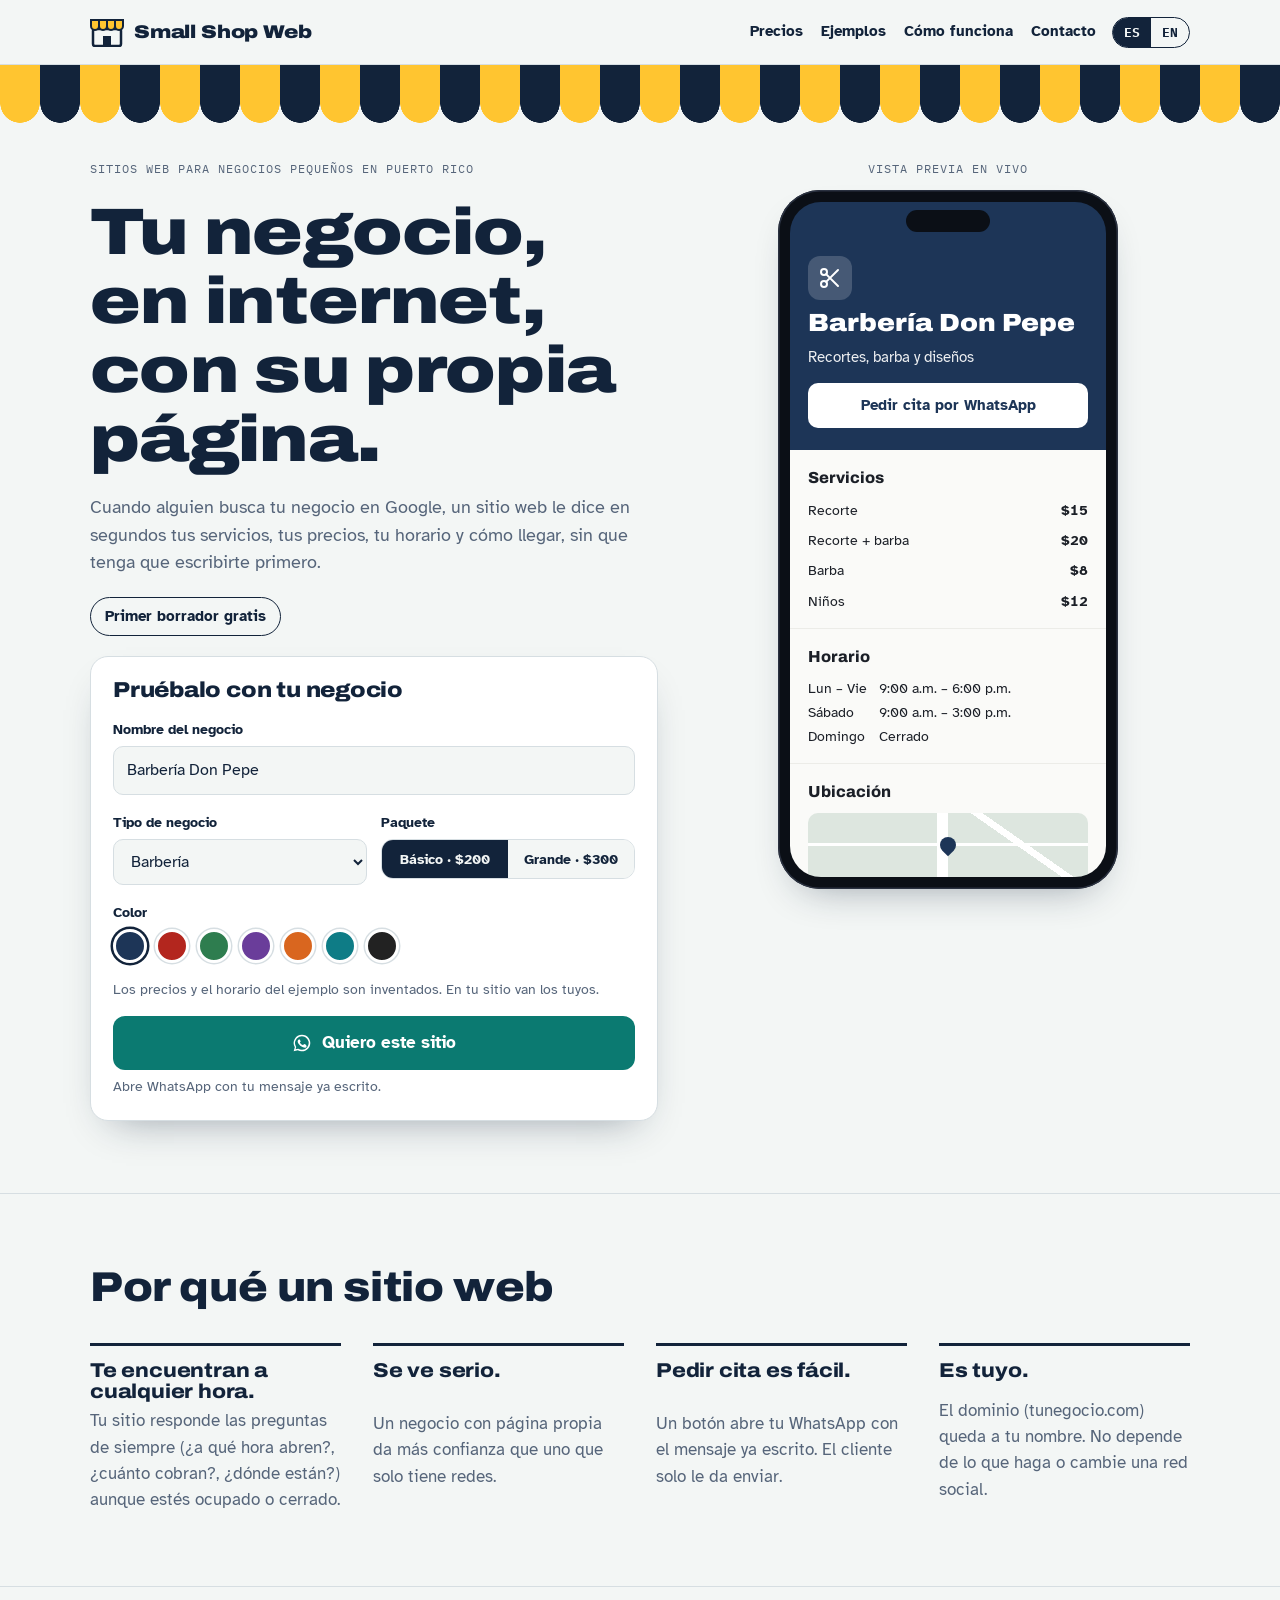
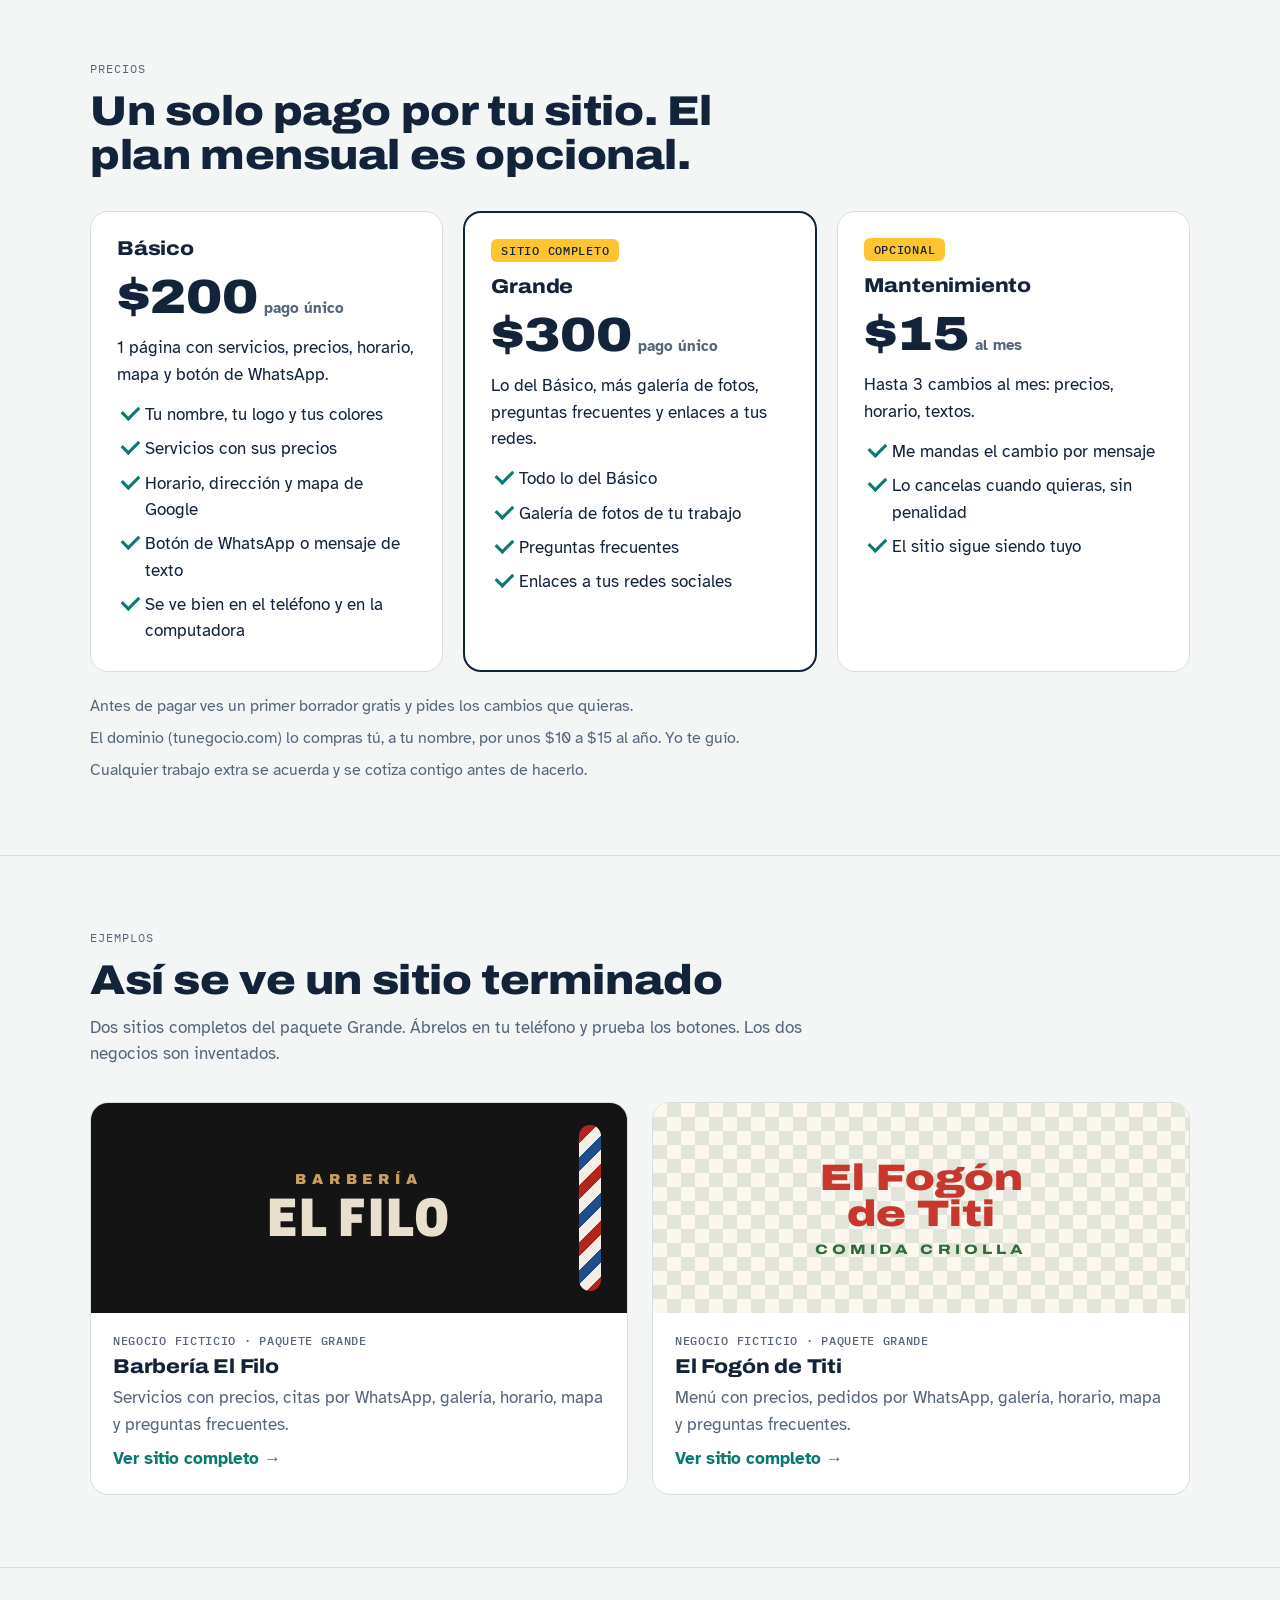
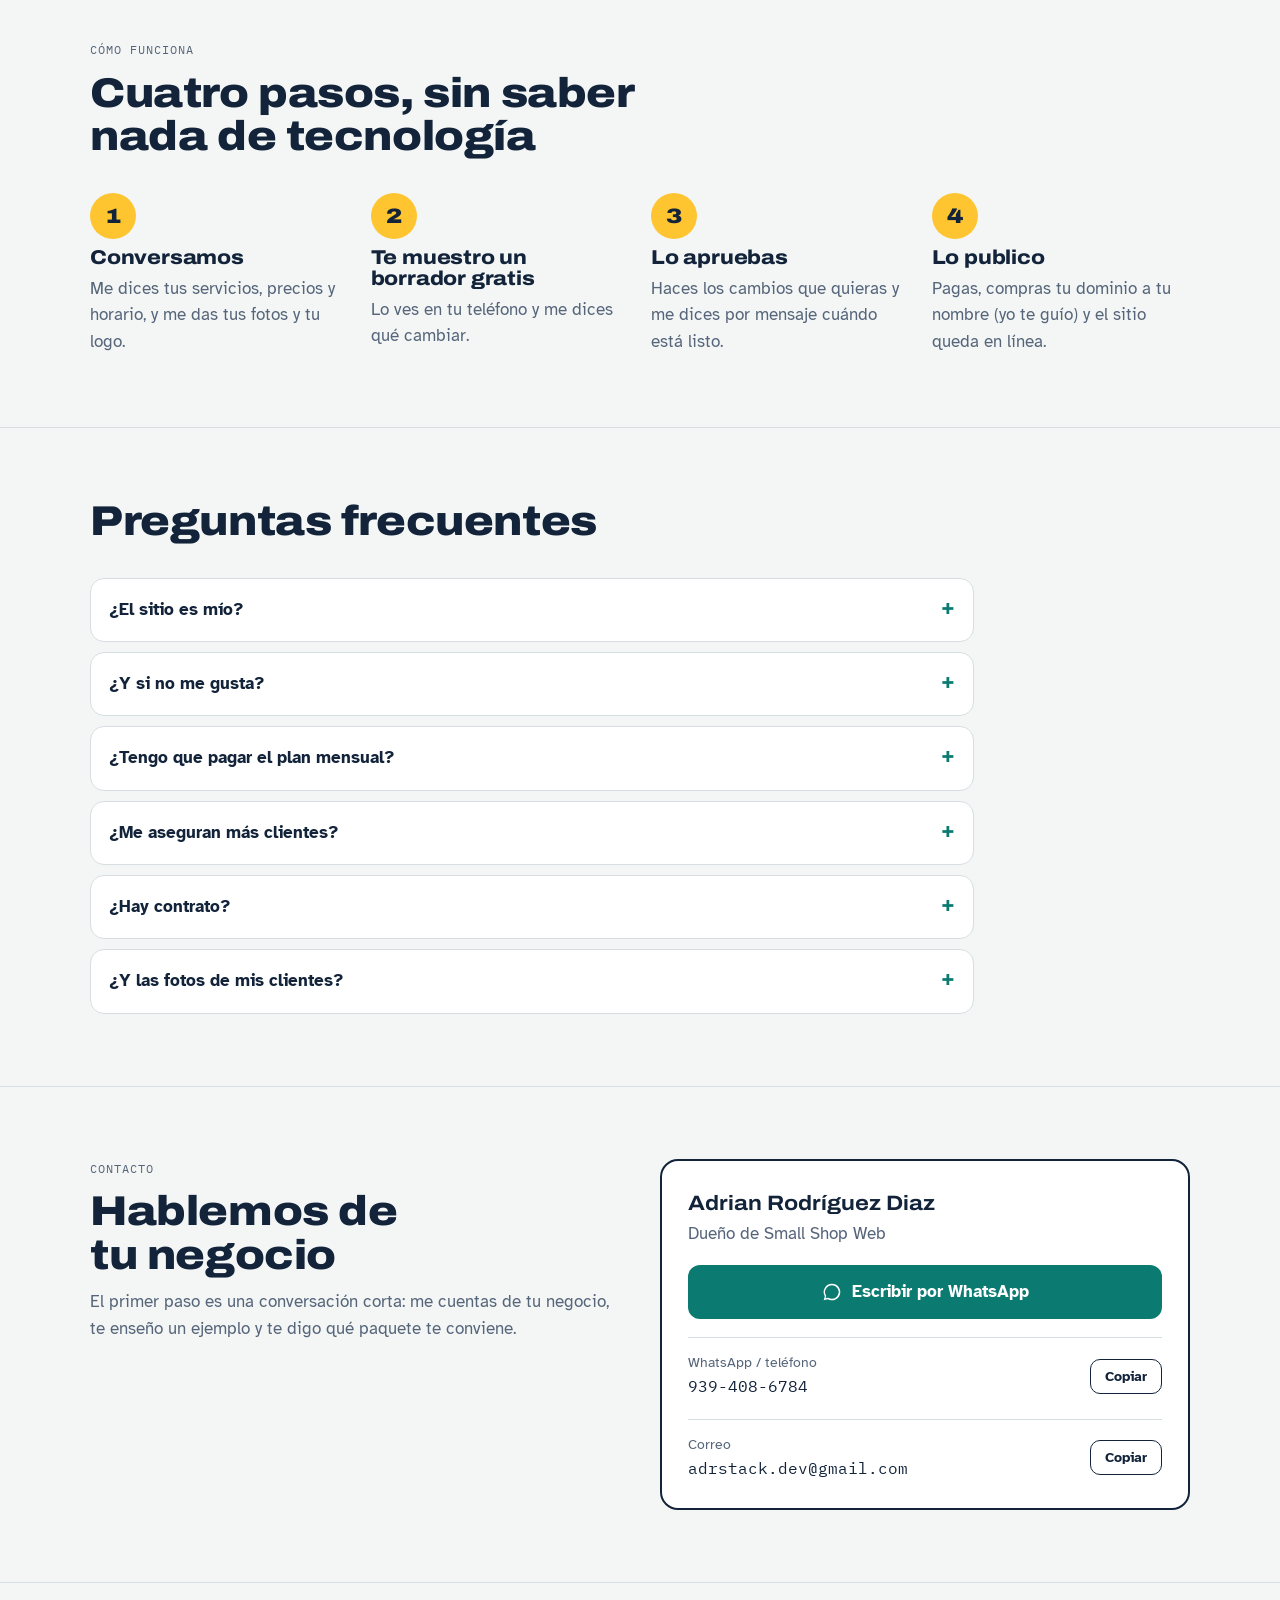
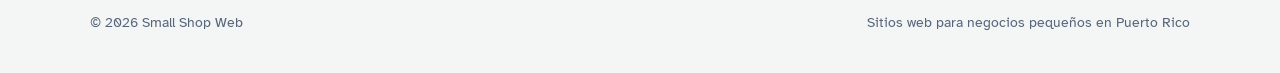
==== index.html @ 0df9fac4 "Translate Basico/Grande package names when switching to English Co-Authored-By: Claude Sonnet 5.5 <n" ====
<!doctype html>
<html lang="es">
<head>
<meta charset="utf-8">
<meta name="viewport" content="width=device-width, initial-scale=1, viewport-fit=cover">
<title>Small Shop Web</title>
<link rel="icon" type="image/svg+xml" href="favicon.svg">
<meta name="description" content="Sitios web para negocios pequeños en Puerto Rico. Primer borrador gratis.">
<link rel="preconnect" href="https://fonts.googleapis.com">
<link rel="preconnect" href="https://fonts.gstatic.com" crossorigin>
<link rel="stylesheet" href="https://fonts.googleapis.com/css2?family=Archivo:wdth,wght@62..125,400..900&family=Atkinson+Hyperlegible:ital,wght@0,400;0,700;1,400&family=IBM+Plex+Mono:wght@500&display=swap">
<style>
/* Layout: a storefront. Striped awning across the top, the shop window (live preview) as the hero, then the price board and finished examples. */
:root {
  --paper: #F3F6F5;
  --card: #FFFFFF;
  --ink: #12233A;
  --muted: #56657A;
  --line: #D6DEE2;
  --sun: #FFC530;
  --sun-ink: #12233A;
  --sea: #0B7A71;
  --aw1: #FFC530;
  --aw2: #12233A;
  --shadow: 0 18px 40px -22px rgba(18, 35, 58, .45);
  --display: "Archivo", "Arial Black", "Helvetica Neue", Arial, sans-serif;
  --body: "Atkinson Hyperlegible", "Segoe UI", Roboto, Helvetica, Arial, sans-serif;
  --mono: "IBM Plex Mono", ui-monospace, SFMono-Regular, Menlo, Consolas, monospace;
}
@media (prefers-color-scheme: dark) {
  :root:not([data-theme="light"]) {
    --paper: #0C1626; --card: #132238; --ink: #EEF2F5; --muted: #9DABBB; --line: #24364D;
    --sun: #FFC530; --sun-ink: #12233A; --sea: #43C4B7; --aw1: #FFC530; --aw2: #EEF2F5;
    --shadow: 0 18px 40px -22px rgba(0, 0, 0, .8); color-scheme: dark;
  }
}
:root[data-theme="dark"] {
  --paper: #0C1626; --card: #132238; --ink: #EEF2F5; --muted: #9DABBB; --line: #24364D;
  --sun: #FFC530; --sun-ink: #12233A; --sea: #43C4B7; --aw1: #FFC530; --aw2: #EEF2F5;
  --shadow: 0 18px 40px -22px rgba(0, 0, 0, .8); color-scheme: dark;
}
* { box-sizing: border-box; }
[hidden] { display: none !important; }
html { scroll-behavior: smooth; }
@media (prefers-reduced-motion: reduce) { html { scroll-behavior: auto; } * { transition: none !important; animation: none !important; } }
body { margin: 0; background: var(--paper); color: var(--ink); font-family: var(--body); font-size: 17px; line-height: 1.55; }
a { color: var(--sea); }
:focus-visible { outline: 3px solid var(--sea); outline-offset: 2px; border-radius: 4px; }
.wrap { width: min(1140px, 100%); margin-inline: auto; padding-inline: 20px; }
h1, h2, h3 { font-family: var(--display); font-stretch: 112%; line-height: 1.05; margin: 0; text-wrap: balance; letter-spacing: -.01em; }
h1 { font-size: clamp(2.3rem, 5.4vw, 4.1rem); font-weight: 900; font-stretch: 118%; }
h2 { font-size: clamp(1.8rem, 3.6vw, 2.6rem); font-weight: 850; }
h3 { font-size: 1.25rem; font-weight: 800; }
p { margin: 0; }
.eyebrow { font-family: var(--mono); font-size: .78rem; letter-spacing: .08em; text-transform: uppercase; color: var(--muted); }

/* Header */
.top { position: sticky; top: env(safe-area-inset-top, 0px); z-index: 20; background: var(--paper); border-bottom: 1px solid var(--line); }
.top .wrap { display: flex; align-items: center; gap: 16px; min-height: 64px; flex-wrap: wrap; padding-block: 8px; }
.brand { display: flex; align-items: center; gap: 10px; text-decoration: none; color: var(--ink); font-family: var(--display); font-weight: 900; font-stretch: 120%; font-size: 1.15rem; letter-spacing: -.01em; }
.brand svg { flex: none; }
.nav { display: flex; gap: 18px; margin-left: auto; flex-wrap: wrap; }
.nav a { color: var(--ink); text-decoration: none; font-weight: 700; font-size: .95rem; }
.nav a:hover { color: var(--sea); }
.lang { display: inline-flex; border: 1.5px solid var(--ink); border-radius: 999px; overflow: hidden; }
.lang button { font: 700 .8rem var(--mono); padding: 6px 11px; border: 0; background: transparent; color: var(--ink); cursor: pointer; }
.lang button[aria-pressed="true"] { background: var(--ink); color: var(--paper); }
@media (max-width: 760px) { .nav { display: none; } .lang { margin-left: auto; } }

/* Awning */
.awning { height: 58px; position: relative; }
.awning::before { content: ""; position: absolute; inset: 0 0 20px 0; background: repeating-linear-gradient(90deg, var(--aw1) 0 40px, var(--aw2) 40px 80px); }
.awning::after { content: ""; position: absolute; left: 0; right: 0; bottom: 0; height: 20px;
  background:
    radial-gradient(circle at 20px 0, var(--aw1) 19.5px, transparent 20px) 0 0 / 80px 20px repeat-x,
    radial-gradient(circle at 60px 0, var(--aw2) 19.5px, transparent 20px) 0 0 / 80px 20px repeat-x; }

/* Hero */
.hero { padding-block: 36px 72px; }
.hero-grid { display: grid; grid-template-columns: minmax(0, 1.08fr) minmax(0, .92fr); gap: 48px; align-items: start; }
.hero-copy { display: grid; gap: 20px; min-width: 0; }
.hero-copy .sub { color: var(--muted); font-size: 1.12rem; max-width: 34em; }
.chips { display: flex; flex-wrap: wrap; gap: 10px; }
.chip { display: inline-flex; align-items: center; gap: 8px; padding: 7px 14px; border-radius: 999px; font-weight: 700; font-size: .92rem; border: 1.5px solid var(--ink); }
.chip.sun { background: var(--sun); color: var(--sun-ink); border-color: var(--sun); }

.builder { background: var(--card); border: 1.5px solid var(--line); border-radius: 18px; padding: 22px; display: grid; gap: 16px; box-shadow: var(--shadow); }
.builder h2 { font-size: 1.35rem; }
.field { display: grid; gap: 6px; }
.field label, .field .lbl { font-weight: 700; font-size: .9rem; }
.field input[type="text"], .field select { font: inherit; font-size: 1rem; padding: 11px 13px; border-radius: 10px; border: 1.5px solid var(--line); background: var(--paper); color: var(--ink); width: 100%; }
.field input[type="text"]:focus, .field select:focus { border-color: var(--sea); outline: none; box-shadow: 0 0 0 3px color-mix(in srgb, var(--sea) 25%, transparent); }
.row2 { display: grid; grid-template-columns: 1fr 1fr; gap: 14px; align-items: start; }
#b-other-wrap { margin-top: 8px; }
@media (max-width: 520px) { .row2 { grid-template-columns: 1fr; } }
.swatches { display: flex; gap: 8px; flex-wrap: wrap; }
.swatch { width: 34px; height: 34px; border-radius: 50%; border: 3px solid var(--card); box-shadow: 0 0 0 1.5px var(--line); cursor: pointer; padding: 0; }
.swatch[aria-checked="true"] { box-shadow: 0 0 0 2.5px var(--ink); }
.seg { display: inline-grid; grid-template-columns: 1fr 1fr; border: 1.5px solid var(--line); border-radius: 12px; overflow: hidden; }
.seg button { font: 700 .9rem var(--body); padding: 10px 8px; white-space: nowrap; border: 0; background: var(--paper); color: var(--ink); cursor: pointer; }
.seg button[aria-pressed="true"] { background: var(--ink); color: var(--paper); }
.note { font-size: .85rem; color: var(--muted); }
.cta { display: inline-flex; align-items: center; justify-content: center; gap: 10px; padding: 14px 20px; border-radius: 12px; background: var(--sea); color: #fff; font-weight: 700; font-size: 1.05rem; text-decoration: none; border: 0; cursor: pointer; }
.cta:hover { filter: brightness(1.08); }
:root[data-theme="dark"] .cta { color: #06201D; }
@media (prefers-color-scheme: dark) { :root:not([data-theme="light"]) .cta { color: #06201D; } }
.cta-row { display: grid; gap: 6px; }

/* Phone preview */
.window { position: sticky; top: calc(env(safe-area-inset-top, 0px) + 84px); display: grid; justify-items: center; gap: 12px; min-width: 0; }
.window .eyebrow { text-align: center; }
.phone { width: min(340px, 100%); max-width: 100%; aspect-ratio: 9 / 18.5; background: #0B0F16; border-radius: 42px; padding: 12px; box-shadow: var(--shadow), 0 0 0 1.5px #2A3140 inset; position: relative; }
.phone::before { content: ""; position: absolute; top: 20px; left: 50%; transform: translateX(-50%); width: 84px; height: 22px; border-radius: 12px; background: #0B0F16; z-index: 3; }
.screen { width: 100%; height: 100%; border-radius: 31px; overflow: hidden auto; background: #FAFAF8; color: #1B1F27; font-family: var(--body); font-size: 14px; scrollbar-width: none; }
.screen::-webkit-scrollbar { display: none; }
.pv-hero { padding: 54px 18px 22px; color: #fff; display: grid; gap: 10px; }
.pv-icon { width: 44px; height: 44px; border-radius: 12px; background: rgba(255,255,255,.18); display: grid; place-items: center; }
.pv-name { font-family: var(--display); font-weight: 900; font-stretch: 110%; font-size: 1.55rem; line-height: 1.05; overflow-wrap: anywhere; }
.pv-tag { opacity: .92; font-size: .92rem; }
.pv-btn { display: block; text-align: center; padding: 11px; border-radius: 10px; background: #fff; font-weight: 700; font-size: .92rem; margin-top: 4px; }
.pv-sec { padding: 16px 18px; border-bottom: 1px solid #ECECE8; display: grid; gap: 8px; }
.pv-h { font-family: var(--display); font-weight: 800; font-size: 1rem; }
.pv-item { display: flex; justify-content: space-between; gap: 10px; font-size: .9rem; }
.pv-item b { font-variant-numeric: tabular-nums; }
.pv-hours { display: grid; grid-template-columns: auto 1fr; gap: 2px 12px; font-size: .88rem; }
.pv-map { height: 78px; border-radius: 10px; background:
  linear-gradient(90deg, transparent 46%, #fff 46% 50%, transparent 50%),
  linear-gradient(0deg, transparent 58%, #fff 58% 62%, transparent 62%),
  linear-gradient(35deg, transparent 70%, #fff 70% 73%, transparent 73%),
  #DDE6DF; position: relative; }
.pv-map::after { content: ""; position: absolute; left: 47%; top: 30%; width: 16px; height: 16px; border-radius: 50% 50% 50% 0; transform: rotate(-45deg); background: var(--pin, #C0392B); }
.pv-gal { display: grid; grid-template-columns: repeat(3, 1fr); gap: 6px; }
.pv-gal div { aspect-ratio: 1; border-radius: 8px; }
.pv-faq { font-size: .86rem; display: grid; gap: 6px; }
.pv-faq div { background: #F0F0EC; border-radius: 8px; padding: 8px 10px; }
.pv-social { display: flex; gap: 8px; }
.pv-social span { padding: 6px 12px; border-radius: 999px; font-size: .8rem; font-weight: 700; color: #fff; }
.pv-foot { padding: 14px 18px 26px; font-size: .75rem; color: #7A7F88; text-align: center; }
@media (max-width: 900px) {
  .hero-grid { grid-template-columns: 1fr; gap: 36px; }
  .window { position: static; }
}

/* Sections */
section.block { padding-block: 72px; border-top: 1px solid var(--line); }
.head { display: grid; gap: 12px; margin-bottom: 34px; max-width: 46em; }
.head p { color: var(--muted); font-size: 1.08rem; }

.why { display: grid; grid-template-columns: repeat(auto-fit, minmax(230px, 1fr)); gap: 28px 32px; }
.why div { display: grid; gap: 6px; border-top: 3px solid var(--ink); padding-top: 14px; }
.why p { color: var(--muted); }

/* Price board */
.board { display: grid; grid-template-columns: repeat(3, minmax(0, 1fr)); gap: 20px; align-items: stretch; }
@media (max-width: 900px) { .board { grid-template-columns: 1fr; } }
.plan { background: var(--card); border: 1.5px solid var(--line); border-radius: 18px; padding: 26px; display: grid; gap: 14px; align-content: start; }
.plan.feature { border: 2.5px solid var(--ink); }
.plan .tag { justify-self: start; font: 500 .74rem var(--mono); letter-spacing: .06em; text-transform: uppercase; background: var(--sun); color: var(--sun-ink); padding: 4px 10px; border-radius: 6px; }
.price { font-family: var(--display); font-weight: 900; font-stretch: 115%; font-size: 3rem; line-height: 1; font-variant-numeric: tabular-nums; }
.price small { font-family: var(--body); font-weight: 700; font-size: .95rem; color: var(--muted); font-stretch: 100%; margin-left: 6px; }
.plan ul { margin: 0; padding: 0; list-style: none; display: grid; gap: 8px; }
.plan li { display: grid; grid-template-columns: 20px 1fr; gap: 8px; }
.plan li::before { content: ""; width: 14px; height: 8px; border-left: 3px solid var(--sea); border-bottom: 3px solid var(--sea); transform: rotate(-45deg) translate(1px, 6px); }
.fine { margin-top: 22px; display: grid; gap: 8px; color: var(--muted); font-size: .98rem; max-width: 52em; }

/* Examples */
.examples { display: grid; grid-template-columns: repeat(2, minmax(0, 1fr)); gap: 24px; }
@media (max-width: 760px) { .examples { grid-template-columns: 1fr; } }
.ex { display: grid; background: var(--card); border: 1.5px solid var(--line); border-radius: 18px; overflow: hidden; text-decoration: none; color: var(--ink); transition: transform .2s ease, box-shadow .2s ease; }
.ex:hover { transform: translateY(-3px); box-shadow: var(--shadow); }
.ex-art { height: 210px; position: relative; overflow: hidden; display: grid; place-items: center; }
.ex-body { padding: 20px 22px 22px; display: grid; gap: 8px; }
.ex-body p { color: var(--muted); }
.ex-go { font-weight: 700; color: var(--sea); }
.art-barber { background: #141414; }
.art-barber .pole { position: absolute; right: 26px; top: 22px; bottom: 22px; width: 22px; border-radius: 11px; background: repeating-linear-gradient(-45deg, #B3261E 0 10px, #F4EFE6 10px 20px, #1F4E8C 20px 30px, #F4EFE6 30px 40px); }
.art-barber .t { font-family: "Archivo", sans-serif; font-weight: 900; font-stretch: 75%; font-size: 3.4rem; letter-spacing: .04em; color: #E9DFCF; text-transform: uppercase; line-height: .9; text-align: center; }
.art-barber .t span { display: block; font-size: .9rem; letter-spacing: .4em; color: #C9A15B; font-stretch: 100%; margin-bottom: 8px; }
.art-food { background: #FBF7EE; }
.art-food .tiles { position: absolute; inset: 0; background:
  linear-gradient(45deg, #2F6B3A 25%, transparent 25% 75%, #2F6B3A 75%) 0 0 / 28px 28px,
  linear-gradient(45deg, #2F6B3A 25%, transparent 25% 75%, #2F6B3A 75%) 14px 14px / 28px 28px; opacity: .12; }
.art-food .t { position: relative; font-family: "Archivo", sans-serif; font-weight: 900; font-stretch: 125%; font-size: 2.3rem; color: #C8372D; text-align: center; line-height: 1; }
.art-food .t span { display: block; font-size: .85rem; letter-spacing: .3em; color: #2F6B3A; font-weight: 800; margin-top: 10px; text-transform: uppercase; }
.fict { font: 500 .72rem var(--mono); letter-spacing: .06em; text-transform: uppercase; color: var(--muted); }

/* Steps */
.steps { display: grid; grid-template-columns: repeat(4, minmax(0, 1fr)); gap: 22px; counter-reset: s; list-style: none; padding: 0; margin: 0; }
@media (max-width: 900px) { .steps { grid-template-columns: repeat(2, minmax(0, 1fr)); } }
@media (max-width: 520px) { .steps { grid-template-columns: 1fr; } }
.steps li { counter-increment: s; display: grid; gap: 8px; align-content: start; }
.steps li::before { content: counter(s); font-family: var(--display); font-weight: 900; font-stretch: 120%; font-size: 1.3rem; width: 46px; height: 46px; border-radius: 50%; display: grid; place-items: center; background: var(--sun); color: var(--sun-ink); }
.steps p { color: var(--muted); }

/* FAQ */
.faq { display: grid; gap: 10px; max-width: 52em; }
.faq details { background: var(--card); border: 1.5px solid var(--line); border-radius: 14px; padding: 4px 18px; }
.faq summary { cursor: pointer; font-weight: 700; padding: 14px 0; list-style: none; display: flex; justify-content: space-between; gap: 12px; }
.faq summary::-webkit-details-marker { display: none; }
.faq summary::after { content: "+"; font-family: var(--display); font-weight: 900; font-size: 1.3rem; line-height: 1; color: var(--sea); }
.faq details[open] summary::after { content: "–"; }
.faq details p { padding-bottom: 16px; color: var(--muted); }

/* Contact */
.contact { display: grid; grid-template-columns: minmax(0, 1fr) minmax(0, 1fr); gap: 40px; align-items: start; }
@media (max-width: 860px) { .contact { grid-template-columns: 1fr; } }
.card-contact { background: var(--card); border: 2.5px solid var(--ink); border-radius: 18px; padding: 26px; display: grid; gap: 18px; }
.who { display: grid; gap: 2px; }
.who b { font-family: var(--display); font-stretch: 112%; font-size: 1.3rem; }
.who span { color: var(--muted); }
.line { display: flex; align-items: center; justify-content: space-between; gap: 12px; flex-wrap: wrap; border-top: 1px solid var(--line); padding-top: 14px; }
.line .k { font-size: .85rem; color: var(--muted); display: block; }
.line .v { font-family: var(--mono); font-size: 1.02rem; user-select: all; overflow-wrap: anywhere; }
.line .v a { color: var(--ink); text-decoration: none; }
.copy { font: 700 .85rem var(--body); padding: 8px 14px; border-radius: 10px; border: 1.5px solid var(--ink); background: transparent; color: var(--ink); cursor: pointer; }
.copy.done { background: var(--ink); color: var(--paper); }

footer { border-top: 1px solid var(--line); padding-block: 28px 40px; color: var(--muted); font-size: .9rem; }
footer .wrap { display: flex; justify-content: space-between; gap: 12px; flex-wrap: wrap; }
</style>
</head>
<body>
<header class="top">
  <div class="wrap">
    <a class="brand" href="#inicio" aria-label="Small Shop Web">
      <svg width="34" height="30" viewBox="0 0 34 30" aria-hidden="true">
        <rect x="3" y="12" width="28" height="17" rx="2" fill="none" stroke="currentColor" stroke-width="2.5"/>
        <rect x="13" y="19" width="8" height="10" fill="currentColor"/>
        <path d="M1 3h32v6a4 4 0 0 1-8 0a4 4 0 0 1-8 0a4 4 0 0 1-8 0a4 4 0 0 1-8 0z" fill="#FFC530" stroke="currentColor" stroke-width="2"/>
        <path d="M9 3v6M17 3v6M25 3v6" stroke="currentColor" stroke-width="2"/>
      </svg>
      Small Shop Web
    </a>
    <nav class="nav" aria-label="Secciones">
      <a href="#precios" data-i18n="nav.prices">Precios</a>
      <a href="#ejemplos" data-i18n="nav.examples">Ejemplos</a>
      <a href="#como" data-i18n="nav.how">Cómo funciona</a>
      <a href="#contacto" data-i18n="nav.contact">Contacto</a>
    </nav>
    <div class="lang" role="group" aria-label="Idioma / Language">
      <button type="button" data-lang="es" aria-pressed="true">ES</button>
      <button type="button" data-lang="en" aria-pressed="false">EN</button>
    </div>
  </div>
</header>

<div class="awning" aria-hidden="true"></div>

<main id="inicio">
  <section class="hero">
    <div class="wrap hero-grid">
      <div class="hero-copy">
        <span class="eyebrow" data-i18n="hero.eyebrow">Sitios web para negocios pequeños en Puerto Rico</span>
        <h1 data-i18n="hero.title">Tu negocio, en internet, con su propia página.</h1>
        <p class="sub" data-i18n="hero.sub">Cuando alguien busca tu negocio en Google, un sitio web le dice en segundos tus servicios, tus precios, tu horario y cómo llegar, sin que tenga que escribirte primero.</p>
        <div class="chips">
          <span class="chip" data-i18n="hero.draft">Primer borrador gratis</span>
        </div>

        <form class="builder" id="builder" autocomplete="off">
          <h2 data-i18n="b.title">Pruébalo con tu negocio</h2>
          <div class="field">
            <label for="b-name" data-i18n="b.name">Nombre del negocio</label>
            <input type="text" id="b-name" maxlength="40" value="Barbería Don Pepe">
          </div>
          <div class="row2">
            <div class="field">
              <label for="b-type" data-i18n="b.type">Tipo de negocio</label>
              <select id="b-type">
                <option value="barberia" data-i18n="t.barberia">Barbería</option>
                <option value="restaurante" data-i18n="t.restaurante">Restaurante o comida</option>
                <option value="salon" data-i18n="t.salon">Salón de belleza</option>
                <option value="tienda" data-i18n="t.tienda">Tienda de regalos</option>
                <option value="taller" data-i18n="t.taller">Taller mecánico</option>
                <option value="otro" data-i18n="t.otro">Otro</option>
              </select>
              <div class="field" id="b-other-wrap" hidden>
                <label for="b-other" data-i18n="b.other">¿Qué tipo de negocio es?</label>
                <input type="text" id="b-other" maxlength="40" placeholder="Ej. floristería, panadería, gimnasio" data-i18n-ph="b.otherPh">
              </div>
            </div>
            <div class="field">
              <span class="lbl" id="b-pkg-l" data-i18n="b.pkg">Paquete</span>
              <div class="seg" role="group" aria-labelledby="b-pkg-l">
                <button type="button" id="pkg-basico" data-pkg="basico" aria-pressed="true" data-i18n="pk.basico">Básico · $200</button>
                <button type="button" id="pkg-grande" data-pkg="grande" aria-pressed="false" data-i18n="pk.grande">Grande · $300</button>
              </div>
            </div>
          </div>
          <div class="field">
            <span class="lbl" id="b-color-l" data-i18n="b.color">Color</span>
            <div class="swatches" id="swatches" role="radiogroup" aria-labelledby="b-color-l"></div>
          </div>
          <p class="note" data-i18n="b.note">Los precios y el horario del ejemplo son inventados. En tu sitio van los tuyos.</p>
          <div class="cta-row">
            <a class="cta" id="b-cta" href="https://wa.me/19394086784" target="_blank" rel="noopener">
              <svg width="20" height="20" viewBox="0 0 24 24" aria-hidden="true"><path fill="currentColor" d="M12 2a10 10 0 0 0-8.6 15.1L2 22l5-1.3A10 10 0 1 0 12 2zm0 18.2c-1.6 0-3.1-.4-4.4-1.2l-.3-.2-3 .8.8-2.9-.2-.3A8.2 8.2 0 1 1 12 20.2zm4.5-6.1c-.2-.1-1.5-.7-1.7-.8s-.4-.1-.6.1-.7.8-.8 1-.3.2-.5.1a6.7 6.7 0 0 1-3.3-2.9c-.2-.4.2-.4.7-1.3.1-.2 0-.3 0-.4l-.8-1.8c-.2-.5-.4-.4-.6-.4h-.5a1 1 0 0 0-.7.3 3 3 0 0 0-.9 2.2 5.2 5.2 0 0 0 1.1 2.7 11.9 11.9 0 0 0 4.6 4c1.7.7 2.4.8 3.2.7.5-.1 1.5-.6 1.7-1.2s.2-1.1.2-1.2-.2-.2-.5-.3z"/></svg>
              <span data-i18n="b.cta">Quiero este sitio</span>
            </a>
            <span class="note" data-i18n="b.ctaSub">Abre WhatsApp con tu mensaje ya escrito.</span>
          </div>
        </form>
      </div>

      <div class="window">
        <span class="eyebrow" data-i18n="b.live">Vista previa en vivo</span>
        <div class="phone"><div class="screen" id="screen" aria-live="polite"></div></div>
      </div>
    </div>
  </section>

  <section class="block">
    <div class="wrap">
      <div class="head">
        <h2 data-i18n="why.title">Por qué un sitio web</h2>
      </div>
      <div class="why">
        <div><h3 data-i18n="why.1t">Te encuentran a cualquier hora.</h3><p data-i18n="why.1">Tu sitio responde las preguntas de siempre (¿a qué hora abren?, ¿cuánto cobran?, ¿dónde están?) aunque estés ocupado o cerrado.</p></div>
        <div><h3 data-i18n="why.2t">Se ve serio.</h3><p data-i18n="why.2">Un negocio con página propia da más confianza que uno que solo tiene redes.</p></div>
        <div><h3 data-i18n="why.3t">Pedir cita es fácil.</h3><p data-i18n="why.3">Un botón abre tu WhatsApp con el mensaje ya escrito. El cliente solo le da enviar.</p></div>
        <div><h3 data-i18n="why.4t">Es tuyo.</h3><p data-i18n="why.4">El dominio (tunegocio.com) queda a tu nombre. No depende de lo que haga o cambie una red social.</p></div>
      </div>
    </div>
  </section>

  <section class="block" id="precios">
    <div class="wrap">
      <div class="head">
        <span class="eyebrow" data-i18n="nav.prices">Precios</span>
        <h2 data-i18n="p.title">Un solo pago por tu sitio. El plan mensual es opcional.</h2>
      </div>
      <div class="board">
        <article class="plan">
          <h3 data-i18n="pn.basico">Básico</h3>
          <div class="price">$200<small data-i18n="p.once">pago único</small></div>
          <p data-i18n="p.basic">1 página con servicios, precios, horario, mapa y botón de WhatsApp.</p>
          <ul>
            <li data-i18n="p.b1">Tu nombre, tu logo y tus colores</li>
            <li data-i18n="p.b2">Servicios con sus precios</li>
            <li data-i18n="p.b3">Horario, dirección y mapa de Google</li>
            <li data-i18n="p.b4">Botón de WhatsApp o mensaje de texto</li>
            <li data-i18n="p.b5">Se ve bien en el teléfono y en la computadora</li>
          </ul>
        </article>
        <article class="plan feature">
          <span class="tag" data-i18n="p.full">Sitio completo</span>
          <h3 data-i18n="pn.grande">Grande</h3>
          <div class="price">$300<small data-i18n="p.once">pago único</small></div>
          <p data-i18n="p.grande">Lo del Básico, más galería de fotos, preguntas frecuentes y enlaces a tus redes.</p>
          <ul>
            <li data-i18n="p.g1">Todo lo del Básico</li>
            <li data-i18n="p.g2">Galería de fotos de tu trabajo</li>
            <li data-i18n="p.g3">Preguntas frecuentes</li>
            <li data-i18n="p.g4">Enlaces a tus redes sociales</li>
          </ul>
        </article>
        <article class="plan">
          <span class="tag" data-i18n="p.optional">Opcional</span>
          <h3 data-i18n="p.maint">Mantenimiento</h3>
          <div class="price">$15<small data-i18n="p.month">al mes</small></div>
          <p data-i18n="p.maintd">Hasta 3 cambios al mes: precios, horario, textos.</p>
          <ul>
            <li data-i18n="p.m1">Me mandas el cambio por mensaje</li>
            <li data-i18n="p.m2">Lo cancelas cuando quieras, sin penalidad</li>
            <li data-i18n="p.m3">El sitio sigue siendo tuyo</li>
          </ul>
        </article>
      </div>
      <div class="fine">
        <p data-i18n="p.draft">Antes de pagar ves un primer borrador gratis y pides los cambios que quieras.</p>
        <p data-i18n="p.domain">El dominio (tunegocio.com) lo compras tú, a tu nombre, por unos $10 a $15 al año. Yo te guío.</p>
        <p data-i18n="p.extra">Cualquier trabajo extra se acuerda y se cotiza contigo antes de hacerlo.</p>
      </div>
    </div>
  </section>

  <section class="block" id="ejemplos">
    <div class="wrap">
      <div class="head">
        <span class="eyebrow" data-i18n="nav.examples">Ejemplos</span>
        <h2 data-i18n="ex.title">Así se ve un sitio terminado</h2>
        <p data-i18n="ex.lead">Dos sitios completos del paquete Grande. Ábrelos en tu teléfono y prueba los botones. Los dos negocios son inventados.</p>
      </div>
      <div class="examples">
        <a class="ex" href="ejemplos/barberia.html">
          <div class="ex-art art-barber" aria-hidden="true"><div class="t"><span>Barbería</span>El Filo</div><div class="pole"></div></div>
          <div class="ex-body">
            <span class="fict" data-i18n="ex.fict">Negocio ficticio · Paquete Grande</span>
            <h3>Barbería El Filo</h3>
            <p data-i18n="ex.barber">Servicios con precios, citas por WhatsApp, galería, horario, mapa y preguntas frecuentes.</p>
            <span class="ex-go" data-i18n="ex.open">Ver sitio completo →</span>
          </div>
        </a>
        <a class="ex" href="ejemplos/restaurante.html">
          <div class="ex-art art-food" aria-hidden="true"><div class="tiles"></div><div class="t">El Fogón<br>de Titi<span>Comida criolla</span></div></div>
          <div class="ex-body">
            <span class="fict" data-i18n="ex.fict">Negocio ficticio · Paquete Grande</span>
            <h3>El Fogón de Titi</h3>
            <p data-i18n="ex.food">Menú con precios, pedidos por WhatsApp, galería, horario, mapa y preguntas frecuentes.</p>
            <span class="ex-go" data-i18n="ex.open">Ver sitio completo →</span>
          </div>
        </a>
      </div>
    </div>
  </section>

  <section class="block" id="como">
    <div class="wrap">
      <div class="head">
        <span class="eyebrow" data-i18n="nav.how">Cómo funciona</span>
        <h2 data-i18n="how.title">Cuatro pasos, sin saber nada de tecnología</h2>
      </div>
      <ol class="steps">
        <li><h3 data-i18n="how.1t">Conversamos</h3><p data-i18n="how.1">Me dices tus servicios, precios y horario, y me das tus fotos y tu logo.</p></li>
        <li><h3 data-i18n="how.2t">Te muestro un borrador gratis</h3><p data-i18n="how.2">Lo ves en tu teléfono y me dices qué cambiar.</p></li>
        <li><h3 data-i18n="how.3t">Lo apruebas</h3><p data-i18n="how.3">Haces los cambios que quieras y me dices por mensaje cuándo está listo.</p></li>
        <li><h3 data-i18n="how.4t">Lo publico</h3><p data-i18n="how.4">Pagas, compras tu dominio a tu nombre (yo te guío) y el sitio queda en línea.</p></li>
      </ol>
    </div>
  </section>

  <section class="block" id="preguntas">
    <div class="wrap">
      <div class="head">
        <h2 data-i18n="faq.title">Preguntas frecuentes</h2>
      </div>
      <div class="faq">
        <details><summary data-i18n="faq.1q">¿El sitio es mío?</summary><p data-i18n="faq.1a">Sí. El dominio y las cuentas quedan a tu nombre, y cuando pagas el sitio completo es tuyo.</p></details>
        <details><summary data-i18n="faq.2q">¿Y si no me gusta?</summary><p data-i18n="faq.2a">Hacemos los cambios que pidas antes de publicar. No se publica nada sin que tú lo apruebes.</p></details>
        <details><summary data-i18n="faq.3q">¿Tengo que pagar el plan mensual?</summary><p data-i18n="faq.3a">No, es opcional. Si lo tomas, lo puedes cancelar cuando quieras sin penalidad y el sitio sigue siendo tuyo.</p></details>
        <details><summary data-i18n="faq.4q">¿Me aseguran más clientes?</summary><p data-i18n="faq.4a">No te prometo resultados. El sitio hace que sea más fácil encontrarte y escribirte, y eso ayuda.</p></details>
        <details><summary data-i18n="faq.5q">¿Hay contrato?</summary><p data-i18n="faq.5a">Sí, uno sencillo y en español, para que los dos sepamos qué incluye el trabajo y cuánto cuesta.</p></details>
        <details><summary data-i18n="faq.6q">¿Y las fotos de mis clientes?</summary><p data-i18n="faq.6a">Solo se publican las de personas que dijeron que sí.</p></details>
      </div>
    </div>
  </section>

  <section class="block" id="contacto">
    <div class="wrap contact">
      <div class="head">
        <span class="eyebrow" data-i18n="nav.contact">Contacto</span>
        <h2 data-i18n="c.title">Hablemos de tu negocio</h2>
        <p data-i18n="c.lead">El primer paso es una conversación corta: me cuentas de tu negocio, te enseño un ejemplo y te digo qué paquete te conviene.</p>
      </div>
      <div class="card-contact">
        <div class="who"><b>Adrian Rodríguez Diaz</b><span data-i18n="c.role">Dueño de Small Shop Web</span></div>
        <a class="cta" id="c-wa" href="https://wa.me/19394086784" target="_blank" rel="noopener">
          <svg width="20" height="20" viewBox="0 0 24 24" aria-hidden="true"><path fill="currentColor" d="M12 2a10 10 0 0 0-8.6 15.1L2 22l5-1.3A10 10 0 1 0 12 2zm0 18.2c-1.6 0-3.1-.4-4.4-1.2l-.3-.2-3 .8.8-2.9-.2-.3A8.2 8.2 0 1 1 12 20.2z"/></svg>
          <span data-i18n="c.wa">Escribir por WhatsApp</span>
        </a>
        <div class="line">
          <div><span class="k" data-i18n="c.phone">WhatsApp / teléfono</span><span class="v"><a href="tel:+19394086784">939-408-6784</a></span></div>
          <button type="button" class="copy" data-copy="939-408-6784" data-i18n="c.copy">Copiar</button>
        </div>
        <div class="line">
          <div><span class="k" data-i18n="c.email">Correo</span><span class="v"><a href="mailto:adrstack.dev@gmail.com">adrstack.dev@gmail.com</a></span></div>
          <button type="button" class="copy" data-copy="adrstack.dev@gmail.com" data-i18n="c.copy">Copiar</button>
        </div>
      </div>
    </div>
  </section>
</main>

<footer>
  <div class="wrap">
    <span>© 2026 Small Shop Web</span>
    <span data-i18n="f.tag">Sitios web para negocios pequeños en Puerto Rico</span>
  </div>
</footer>

<script>
(function () {
  var PHONE = "19394086784";
  var T = {
    es: {
      "nav.prices": "Precios", "nav.examples": "Ejemplos", "nav.how": "Cómo funciona", "nav.contact": "Contacto",
      "hero.eyebrow": "Sitios web para negocios pequeños en Puerto Rico",
      "hero.title": "Tu negocio, en internet, con su propia página.",
      "hero.sub": "Cuando alguien busca tu negocio en Google, un sitio web le dice en segundos tus servicios, tus precios, tu horario y cómo llegar, sin que tenga que escribirte primero.",
      "hero.draft": "Primer borrador gratis",
      "b.title": "Pruébalo con tu negocio", "b.name": "Nombre del negocio", "b.type": "Tipo de negocio", "b.pkg": "Paquete", "b.color": "Color",
      "b.note": "Los precios y el horario del ejemplo son inventados. En tu sitio van los tuyos.",
      "b.cta": "Quiero este sitio", "b.ctaSub": "Abre WhatsApp con tu mensaje ya escrito.", "b.live": "Vista previa en vivo",
      "t.barberia": "Barbería", "t.restaurante": "Restaurante o comida", "t.salon": "Salón de belleza", "t.tienda": "Tienda de regalos", "t.taller": "Taller mecánico", "t.otro": "Otro",
      "b.other": "¿Qué tipo de negocio es?", "b.otherPh": "Ej. floristería, panadería, gimnasio", "otro.tag": "Tu negocio, todo en un solo lugar",
      "why.title": "Por qué un sitio web",
      "why.1t": "Te encuentran a cualquier hora.", "why.1": "Tu sitio responde las preguntas de siempre (¿a qué hora abren?, ¿cuánto cobran?, ¿dónde están?) aunque estés ocupado o cerrado.",
      "why.2t": "Se ve serio.", "why.2": "Un negocio con página propia da más confianza que uno que solo tiene redes.",
      "why.3t": "Pedir cita es fácil.", "why.3": "Un botón abre tu WhatsApp con el mensaje ya escrito. El cliente solo le da enviar.",
      "why.4t": "Es tuyo.", "why.4": "El dominio (tunegocio.com) queda a tu nombre. No depende de lo que haga o cambie una red social.",
      "p.title": "Un solo pago por tu sitio. El plan mensual es opcional.", "p.once": "pago único", "p.month": "al mes",
      "p.basic": "1 página con servicios, precios, horario, mapa y botón de WhatsApp.",
      "p.b1": "Tu nombre, tu logo y tus colores", "p.b2": "Servicios con sus precios", "p.b3": "Horario, dirección y mapa de Google", "p.b4": "Botón de WhatsApp o mensaje de texto", "p.b5": "Se ve bien en el teléfono y en la computadora",
      "pk.basico": "Básico · $200", "pk.grande": "Grande · $300", "pn.basico": "Básico", "pn.grande": "Grande", "pn.msg.basico": "Básico ($200)", "pn.msg.grande": "Grande ($300)",
      "p.full": "Sitio completo", "p.grande": "Lo del Básico, más galería de fotos, preguntas frecuentes y enlaces a tus redes.",
      "p.g1": "Todo lo del Básico", "p.g2": "Galería de fotos de tu trabajo", "p.g3": "Preguntas frecuentes", "p.g4": "Enlaces a tus redes sociales",
      "p.optional": "Opcional", "p.maint": "Mantenimiento", "p.maintd": "Hasta 3 cambios al mes: precios, horario, textos.",
      "p.m1": "Me mandas el cambio por mensaje", "p.m2": "Lo cancelas cuando quieras, sin penalidad", "p.m3": "El sitio sigue siendo tuyo",
      "p.draft": "Antes de pagar ves un primer borrador gratis y pides los cambios que quieras.",
      "p.domain": "El dominio (tunegocio.com) lo compras tú, a tu nombre, por unos $10 a $15 al año. Yo te guío.",
      "p.extra": "Cualquier trabajo extra se acuerda y se cotiza contigo antes de hacerlo.",
      "ex.title": "Así se ve un sitio terminado", "ex.lead": "Dos sitios completos del paquete Grande. Ábrelos en tu teléfono y prueba los botones. Los dos negocios son inventados.",
      "ex.fict": "Negocio ficticio · Paquete Grande", "ex.barber": "Servicios con precios, citas por WhatsApp, galería, horario, mapa y preguntas frecuentes.",
      "ex.food": "Menú con precios, pedidos por WhatsApp, galería, horario, mapa y preguntas frecuentes.", "ex.open": "Ver sitio completo →",
      "how.title": "Cuatro pasos, sin saber nada de tecnología",
      "how.1t": "Conversamos", "how.1": "Me dices tus servicios, precios y horario, y me das tus fotos y tu logo.",
      "how.2t": "Te muestro un borrador gratis", "how.2": "Lo ves en tu teléfono y me dices qué cambiar.",
      "how.3t": "Lo apruebas", "how.3": "Haces los cambios que quieras y me dices por mensaje cuándo está listo.",
      "how.4t": "Lo publico", "how.4": "Pagas, compras tu dominio a tu nombre (yo te guío) y el sitio queda en línea.",
      "faq.title": "Preguntas frecuentes",
      "faq.1q": "¿El sitio es mío?", "faq.1a": "Sí. El dominio y las cuentas quedan a tu nombre, y cuando pagas el sitio completo es tuyo.",
      "faq.2q": "¿Y si no me gusta?", "faq.2a": "Hacemos los cambios que pidas antes de publicar. No se publica nada sin que tú lo apruebes.",
      "faq.3q": "¿Tengo que pagar el plan mensual?", "faq.3a": "No, es opcional. Si lo tomas, lo puedes cancelar cuando quieras sin penalidad y el sitio sigue siendo tuyo.",
      "faq.4q": "¿Me aseguran más clientes?", "faq.4a": "No te prometo resultados. El sitio hace que sea más fácil encontrarte y escribirte, y eso ayuda.",
      "faq.5q": "¿Hay contrato?", "faq.5a": "Sí, uno sencillo y en español, para que los dos sepamos qué incluye el trabajo y cuánto cuesta.",
      "faq.6q": "¿Y las fotos de mis clientes?", "faq.6a": "Solo se publican las de personas que dijeron que sí.",
      "c.title": "Hablemos de tu negocio", "c.lead": "El primer paso es una conversación corta: me cuentas de tu negocio, te enseño un ejemplo y te digo qué paquete te conviene.",
      "c.role": "Dueño de Small Shop Web", "c.wa": "Escribir por WhatsApp", "c.phone": "WhatsApp / teléfono", "c.email": "Correo", "c.copy": "Copiar", "c.copied": "Copiado",
      "f.tag": "Sitios web para negocios pequeños en Puerto Rico",
      "pv.services": "Servicios", "pv.menu": "Menú", "pv.hours": "Horario", "pv.where": "Ubicación", "pv.gallery": "Galería", "pv.faq": "Preguntas frecuentes", "pv.made": "Sitio hecho por Small Shop Web",
      "pv.days": [["Lun – Vie", "9:00 a.m. – 6:00 p.m."], ["Sábado", "9:00 a.m. – 3:00 p.m."], ["Domingo", "Cerrado"]],
      "pv.faq1": "¿Aceptan ATH Móvil?", "pv.faq2": "¿Tienen estacionamiento?",
      "msg": function (n, p, t) { return "Hola Adrian, vi Small Shop Web y me interesa el paquete " + p + " para mi negocio \"" + n + "\" (" + t + ")."; },
      "colors": ["Azul", "Rojo", "Verde", "Morado", "Anaranjado", "Turquesa", "Negro"]
    },
    en: {
      "nav.prices": "Pricing", "nav.examples": "Examples", "nav.how": "How it works", "nav.contact": "Contact",
      "hero.eyebrow": "Websites for small businesses in Puerto Rico",
      "hero.title": "Your business on the web, with a page of its own.",
      "hero.sub": "When someone looks up your business on Google, a website shows your services, prices, hours and how to get there in seconds, without them having to message you first.",
      "hero.draft": "Free first draft",
      "b.title": "Try it with your business", "b.name": "Business name", "b.type": "Type of business", "b.pkg": "Package", "b.color": "Color",
      "b.note": "The sample prices and hours are made up. Your site shows yours.",
      "b.cta": "I want this site", "b.ctaSub": "Opens WhatsApp with your message ready to send.", "b.live": "Live preview",
      "t.barberia": "Barbershop", "t.restaurante": "Restaurant or food", "t.salon": "Beauty salon", "t.tienda": "Gift shop", "t.taller": "Auto repair shop", "t.otro": "Other",
      "b.other": "What type of business is it?", "b.otherPh": "E.g. flower shop, bakery, gym", "otro.tag": "Your business, all in one place",
      "why.title": "Why a website",
      "why.1t": "People find you any time.", "why.1": "Your site answers the usual questions (what time do you open? how much? where are you?) even when you're busy or closed.",
      "why.2t": "It looks professional.", "why.2": "A business with its own page earns more trust than one that only has social media.",
      "why.3t": "Booking is easy.", "why.3": "A button opens your WhatsApp with the message already written. The customer just taps send.",
      "why.4t": "It's yours.", "why.4": "The domain (yourbusiness.com) is in your name. It doesn't depend on what a social network does or changes.",
      "p.title": "One payment for your site. The monthly plan is optional.", "p.once": "one-time", "p.month": "per month",
      "p.basic": "1 page with services, prices, hours, map and a WhatsApp button.",
      "p.b1": "Your name, logo and colors", "p.b2": "Services with prices", "p.b3": "Hours, address and Google map", "p.b4": "WhatsApp or text message button", "p.b5": "Looks good on phones and computers",
      "pk.basico": "Basic · $200", "pk.grande": "Large · $300", "pn.basico": "Basic", "pn.grande": "Large", "pn.msg.basico": "Basic ($200)", "pn.msg.grande": "Large ($300)",
      "p.full": "Complete site", "p.grande": "Everything in Basic, plus a photo gallery, FAQ and links to your social media.",
      "p.g1": "Everything in Basic", "p.g2": "Photo gallery of your work", "p.g3": "Frequently asked questions", "p.g4": "Links to your social media",
      "p.optional": "Optional", "p.maint": "Maintenance", "p.maintd": "Up to 3 changes a month: prices, hours, text.",
      "p.m1": "Send me the change by message", "p.m2": "Cancel any time, no penalty", "p.m3": "The site stays yours",
      "p.draft": "Before you pay, you see a free first draft and ask for any changes you want.",
      "p.domain": "You buy the domain (yourbusiness.com) in your own name, for about $10 to $15 a year. I'll walk you through it.",
      "p.extra": "Any extra work is agreed and quoted with you before I do it.",
      "ex.title": "What a finished site looks like", "ex.lead": "Two complete sites from the Large package. Open them on your phone and try the buttons. Both businesses are made up.",
      "ex.fict": "Fictional business · Large package", "ex.barber": "Services with prices, WhatsApp booking, gallery, hours, map and FAQ.",
      "ex.food": "Menu with prices, WhatsApp ordering, gallery, hours, map and FAQ.", "ex.open": "See the full site →",
      "how.title": "Four steps, no tech skills needed",
      "how.1t": "We talk", "how.1": "You tell me your services, prices and hours, and send me your photos and logo.",
      "how.2t": "I show you a free draft", "how.2": "You look at it on your phone and tell me what to change.",
      "how.3t": "You approve it", "how.3": "You make any changes you want and message me when it's ready.",
      "how.4t": "I publish it", "how.4": "You pay, buy your domain in your name (I'll guide you) and the site goes live.",
      "faq.title": "Frequently asked questions",
      "faq.1q": "Is the site mine?", "faq.1a": "Yes. The domain and accounts are in your name, and once you pay in full the site is yours.",
      "faq.2q": "What if I don't like it?", "faq.2a": "We make the changes you ask for before publishing. Nothing goes live without your approval.",
      "faq.3q": "Do I have to pay for the monthly plan?", "faq.3a": "No, it's optional. If you take it, you can cancel any time with no penalty and the site stays yours.",
      "faq.4q": "Will I get more customers?", "faq.4a": "I don't promise results. The site makes it easier for people to find you and message you, and that helps.",
      "faq.5q": "Is there a contract?", "faq.5a": "Yes, a simple one in Spanish, so we both know what the work includes and what it costs.",
      "faq.6q": "What about photos of my customers?", "faq.6a": "Only photos of people who said yes get published.",
      "c.title": "Let's talk about your business", "c.lead": "The first step is a short conversation: you tell me about your business, I show you an example and tell you which package fits.",
      "c.role": "Owner, Small Shop Web", "c.wa": "Message on WhatsApp", "c.phone": "WhatsApp / phone", "c.email": "Email", "c.copy": "Copy", "c.copied": "Copied",
      "f.tag": "Websites for small businesses in Puerto Rico",
      "pv.services": "Services", "pv.menu": "Menu", "pv.hours": "Hours", "pv.where": "Location", "pv.gallery": "Gallery", "pv.faq": "FAQ", "pv.made": "Site made by Small Shop Web",
      "pv.days": [["Mon – Fri", "9:00 a.m. – 6:00 p.m."], ["Saturday", "9:00 a.m. – 3:00 p.m."], ["Sunday", "Closed"]],
      "pv.faq1": "Do you take ATH Móvil?", "pv.faq2": "Is there parking?",
      "msg": function (n, p, t) { return "Hi Adrian, I saw Small Shop Web and I'm interested in the " + p + " package for my business \"" + n + "\" (" + t + ")."; },
      "colors": ["Blue", "Red", "Green", "Purple", "Orange", "Teal", "Black"]
    }
  };

  var TYPES = {
    barberia: { icon: "scissors", tag: ["Recortes, barba y diseños", "Cuts, beards and designs"], cta: ["Pedir cita por WhatsApp", "Book on WhatsApp"], menu: false,
      items: [["Recorte", "Haircut", "$15"], ["Recorte + barba", "Cut + beard", "$20"], ["Barba", "Beard trim", "$8"], ["Niños", "Kids", "$12"]] },
    restaurante: { icon: "plate", tag: ["Comida criolla hecha al momento", "Puerto Rican food made to order"], cta: ["Ordenar por WhatsApp", "Order on WhatsApp"], menu: true,
      items: [["Mofongo con pollo", "Mofongo with chicken", "$12.00"], ["Arroz con habichuelas", "Rice and beans", "$10.00"], ["Pastelillo", "Pastelillo (turnover)", "$2.50"], ["Café", "Coffee", "$1.50"]] },
    salon: { icon: "spark", tag: ["Cortes, color y uñas", "Cuts, color and nails"], cta: ["Pedir cita por WhatsApp", "Book on WhatsApp"], menu: false,
      items: [["Corte de dama", "Women's cut", "$25"], ["Tinte", "Hair color", "$45"], ["Manicura", "Manicure", "$18"], ["Pedicura", "Pedicure", "$25"]] },
    tienda: { icon: "gift", tag: ["Regalos personalizados para toda ocasión", "Custom gifts for every occasion"], cta: ["Hacer pedido por WhatsApp", "Order on WhatsApp"], menu: false,
      items: [["Arreglo de globos", "Balloon arrangement", "$25"], ["Taza personalizada", "Custom mug", "$12"], ["Camiseta estampada", "Printed T-shirt", "$15"], ["Caja de regalo", "Gift box", "$20"]] },
    taller: { icon: "wrench", tag: ["Mecánica general y diagnóstico", "General repair and diagnostics"], cta: ["Pedir cita por WhatsApp", "Book on WhatsApp"], menu: false,
      items: [["Cambio de aceite", "Oil change", "$35"], ["Diagnóstico", "Diagnostics", "$25"], ["Frenos", "Brakes", "desde $80|from $80"], ["Rotación de gomas", "Tire rotation", "$15"]] },
    otro: { icon: "store", tag: null, cta: ["Escribir por WhatsApp", "Message on WhatsApp"], menu: false,
      items: [["Servicio 1", "Service 1", "$20"], ["Servicio 2", "Service 2", "$35"], ["Servicio 3", "Service 3", "$50"], ["Servicio 4", "Service 4", "$15"]] }
  };
  var COLORS = ["#1D3557", "#B3261E", "#2E7D4F", "#6A3D9A", "#D9661F", "#0E7C86", "#222222"];
  var ICONS = {
    scissors: '<svg width="24" height="24" viewBox="0 0 24 24" fill="none" stroke="#fff" stroke-width="2" stroke-linecap="round"><circle cx="6" cy="6" r="3"/><circle cx="6" cy="18" r="3"/><path d="M8.1 8.1 20 20M8.1 15.9 20 4"/></svg>',
    plate: '<svg width="24" height="24" viewBox="0 0 24 24" fill="none" stroke="#fff" stroke-width="2" stroke-linecap="round"><circle cx="12" cy="13" r="7"/><circle cx="12" cy="13" r="3.5"/><path d="M3 3v5M21 3v18"/></svg>',
    spark: '<svg width="24" height="24" viewBox="0 0 24 24" fill="none" stroke="#fff" stroke-width="2" stroke-linejoin="round"><path d="M12 2l2.4 7.6L22 12l-7.6 2.4L12 22l-2.4-7.6L2 12l7.6-2.4z"/></svg>',
    gift: '<svg width="24" height="24" viewBox="0 0 24 24" fill="none" stroke="#fff" stroke-width="2" stroke-linejoin="round"><rect x="3" y="9" width="18" height="12" rx="1"/><path d="M3 13h18M12 9v12M12 9c-2-4-6-4-6-1.5S10 9 12 9c2 0 6 .5 6-1.5S14 5 12 9z"/></svg>',
    store: '<svg width="24" height="24" viewBox="0 0 24 24" fill="none" stroke="#fff" stroke-width="2" stroke-linecap="round" stroke-linejoin="round"><path d="M3 9 5 4h14l2 5"/><path d="M3 9c0 1.5 1 2.5 2.25 2.5S7.5 10.5 7.5 9c0 1.5 1 2.5 2.25 2.5S12 10.5 12 9c0 1.5 1 2.5 2.25 2.5S16.5 10.5 16.5 9c0 1.5 1 2.5 2.25 2.5S21 10.5 21 9"/><path d="M5 11.5V20h14v-8.5M10 20v-5h4v5"/></svg>',
    wrench: '<svg width="24" height="24" viewBox="0 0 24 24" fill="none" stroke="#fff" stroke-width="2" stroke-linecap="round" stroke-linejoin="round"><path d="M15 3a5 5 0 0 0-4.6 7L3 17.4V21h3.6l7.4-7.4A5 5 0 0 0 21 9l-3 3-3-1-1-3z"/></svg>'
  };

  var state = { lang: "es", pkg: "basico", color: 0 };
  try { var saved = localStorage.getItem("ssw-lang"); if (saved === "en" || saved === "es") state.lang = saved; } catch (e) {}

  var $ = function (id) { return document.getElementById(id); };
  var nameEl = $("b-name"), typeEl = $("b-type"), otherEl = $("b-other"), otherWrap = $("b-other-wrap"), screen = $("screen"), cta = $("b-cta");

  function esc(s) { return String(s).replace(/[&<>"']/g, function (c) { return { "&": "&amp;", "<": "&lt;", ">": "&gt;", '"': "&quot;", "'": "&#39;" }[c]; }); }
  function L() { return T[state.lang]; }
  function pick(pair) { return pair[state.lang === "es" ? 0 : 1]; }
  function priceText(p) { if (p.indexOf("|") > -1) { var s = p.split("|"); return state.lang === "es" ? s[0] : s[1]; } return p; }

  function render() {
    var t = TYPES[typeEl.value], c = COLORS[state.color], l = L();
    var name = nameEl.value.trim() || (state.lang === "es" ? "Tu negocio" : "Your business");
    var grande = state.pkg === "grande";
    var html = '<div class="pv-hero" style="background:' + c + '">' +
      '<div class="pv-icon">' + ICONS[t.icon] + '</div>' +
      '<div class="pv-name">' + esc(name) + '</div>' +
      '<div class="pv-tag">' + esc(t.tag ? pick(t.tag) : (otherEl.value.trim() || l["otro.tag"])) + '</div>' +
      '<span class="pv-btn" style="color:' + c + '">' + esc(pick(t.cta)) + '</span></div>';
    html += '<div class="pv-sec"><div class="pv-h">' + (t.menu ? l["pv.menu"] : l["pv.services"]) + '</div>';
    t.items.forEach(function (it) { html += '<div class="pv-item"><span>' + esc(pick(it)) + '</span><b>' + esc(priceText(it[2])) + '</b></div>'; });
    html += '</div>';
    if (grande) {
      html += '<div class="pv-sec"><div class="pv-h">' + l["pv.gallery"] + '</div><div class="pv-gal">';
      [0.95, 0.7, 0.5, 0.6, 0.85, 0.4].forEach(function (o) { html += '<div style="background:' + c + ';opacity:' + o + '"></div>'; });
      html += '</div></div>';
    }
    html += '<div class="pv-sec"><div class="pv-h">' + l["pv.hours"] + '</div><div class="pv-hours">';
    l["pv.days"].forEach(function (d) { html += '<span>' + d[0] + '</span><span>' + d[1] + '</span>'; });
    html += '</div></div>';
    html += '<div class="pv-sec"><div class="pv-h">' + l["pv.where"] + '</div><div class="pv-map" style="--pin:' + c + '"></div></div>';
    if (grande) {
      html += '<div class="pv-sec"><div class="pv-h">' + l["pv.faq"] + '</div><div class="pv-faq"><div>' + l["pv.faq1"] + '</div><div>' + l["pv.faq2"] + '</div></div></div>';
      html += '<div class="pv-sec"><div class="pv-social"><span style="background:' + c + '">Instagram</span><span style="background:' + c + '">Facebook</span></div></div>';
    }
    html += '<div class="pv-foot">' + l["pv.made"] + '</div>';
    screen.innerHTML = html;

    var pkgName = l[grande ? "pn.msg.grande" : "pn.msg.basico"];
    var typeName = typeEl.value === "otro" ? (otherEl.value.trim() || l["t.otro"]) : typeEl.options[typeEl.selectedIndex].textContent;
    var msg = l.msg(name, pkgName, typeName) + " Color: " + l.colors[state.color] + ".";
    cta.href = "https://wa.me/" + PHONE + "?text=" + encodeURIComponent(msg);
  }

  function buildSwatches() {
    var box = $("swatches"); box.innerHTML = "";
    COLORS.forEach(function (c, i) {
      var b = document.createElement("button");
      b.type = "button"; b.className = "swatch"; b.style.background = c; b.id = "sw-" + i;
      b.setAttribute("role", "radio"); b.setAttribute("aria-checked", i === state.color ? "true" : "false");
      b.setAttribute("aria-label", L().colors[i]);
      b.addEventListener("click", function () { state.color = i; buildSwatches(); render(); });
      box.appendChild(b);
    });
  }

  function setLang(lang) {
    state.lang = lang;
    document.documentElement.lang = lang;
    try { localStorage.setItem("ssw-lang", lang); } catch (e) {}
    var d = T[lang];
    document.querySelectorAll("[data-i18n]").forEach(function (el) { var k = el.getAttribute("data-i18n"); if (typeof d[k] === "string") el.textContent = d[k]; });
    document.querySelectorAll("[data-i18n-ph]").forEach(function (el) { var k = el.getAttribute("data-i18n-ph"); if (typeof d[k] === "string") el.setAttribute("placeholder", d[k]); });
    document.querySelectorAll(".lang button").forEach(function (b) { b.setAttribute("aria-pressed", b.getAttribute("data-lang") === lang ? "true" : "false"); });
    var tag = document.querySelector('meta[name="description"]');
    if (tag) tag.setAttribute("content", lang === "es" ? "Sitios web para negocios pequeños en Puerto Rico. Primer borrador gratis." : "Websites for small businesses in Puerto Rico. Free first draft.");
    var wa = $("c-wa");
    wa.href = "https://wa.me/" + PHONE + "?text=" + encodeURIComponent(lang === "es" ? "Hola Adrian, vi Small Shop Web y quiero información sobre un sitio web para mi negocio." : "Hi Adrian, I saw Small Shop Web and I'd like information about a website for my business.");
    buildSwatches(); render();
  }

  document.querySelectorAll(".lang button").forEach(function (b) { b.addEventListener("click", function () { setLang(b.getAttribute("data-lang")); }); });
  document.querySelectorAll(".seg button").forEach(function (b) {
    b.addEventListener("click", function () {
      state.pkg = b.getAttribute("data-pkg");
      document.querySelectorAll(".seg button").forEach(function (x) { x.setAttribute("aria-pressed", x === b ? "true" : "false"); });
      render();
    });
  });
  nameEl.addEventListener("input", render);
  typeEl.addEventListener("change", function () { otherWrap.hidden = typeEl.value !== "otro"; if (!otherWrap.hidden) otherEl.focus(); render(); });
  otherEl.addEventListener("input", render);
  $("builder").addEventListener("submit", function (e) { e.preventDefault(); });

  document.querySelectorAll(".copy").forEach(function (btn) {
    btn.addEventListener("click", function () {
      var text = btn.getAttribute("data-copy");
      var done = function () { btn.textContent = L()["c.copied"]; btn.classList.add("done"); setTimeout(function () { btn.textContent = L()["c.copy"]; btn.classList.remove("done"); }, 1600); };
      var fallback = function () { var v = btn.parentElement.querySelector(".v"); var r = document.createRange(); r.selectNodeContents(v); var s = window.getSelection(); s.removeAllRanges(); s.addRange(r); };
      try { navigator.clipboard.writeText(text).then(done, fallback); } catch (e) { fallback(); }
    });
  });

  setLang(state.lang);
})();
</script>
</body>
</html>
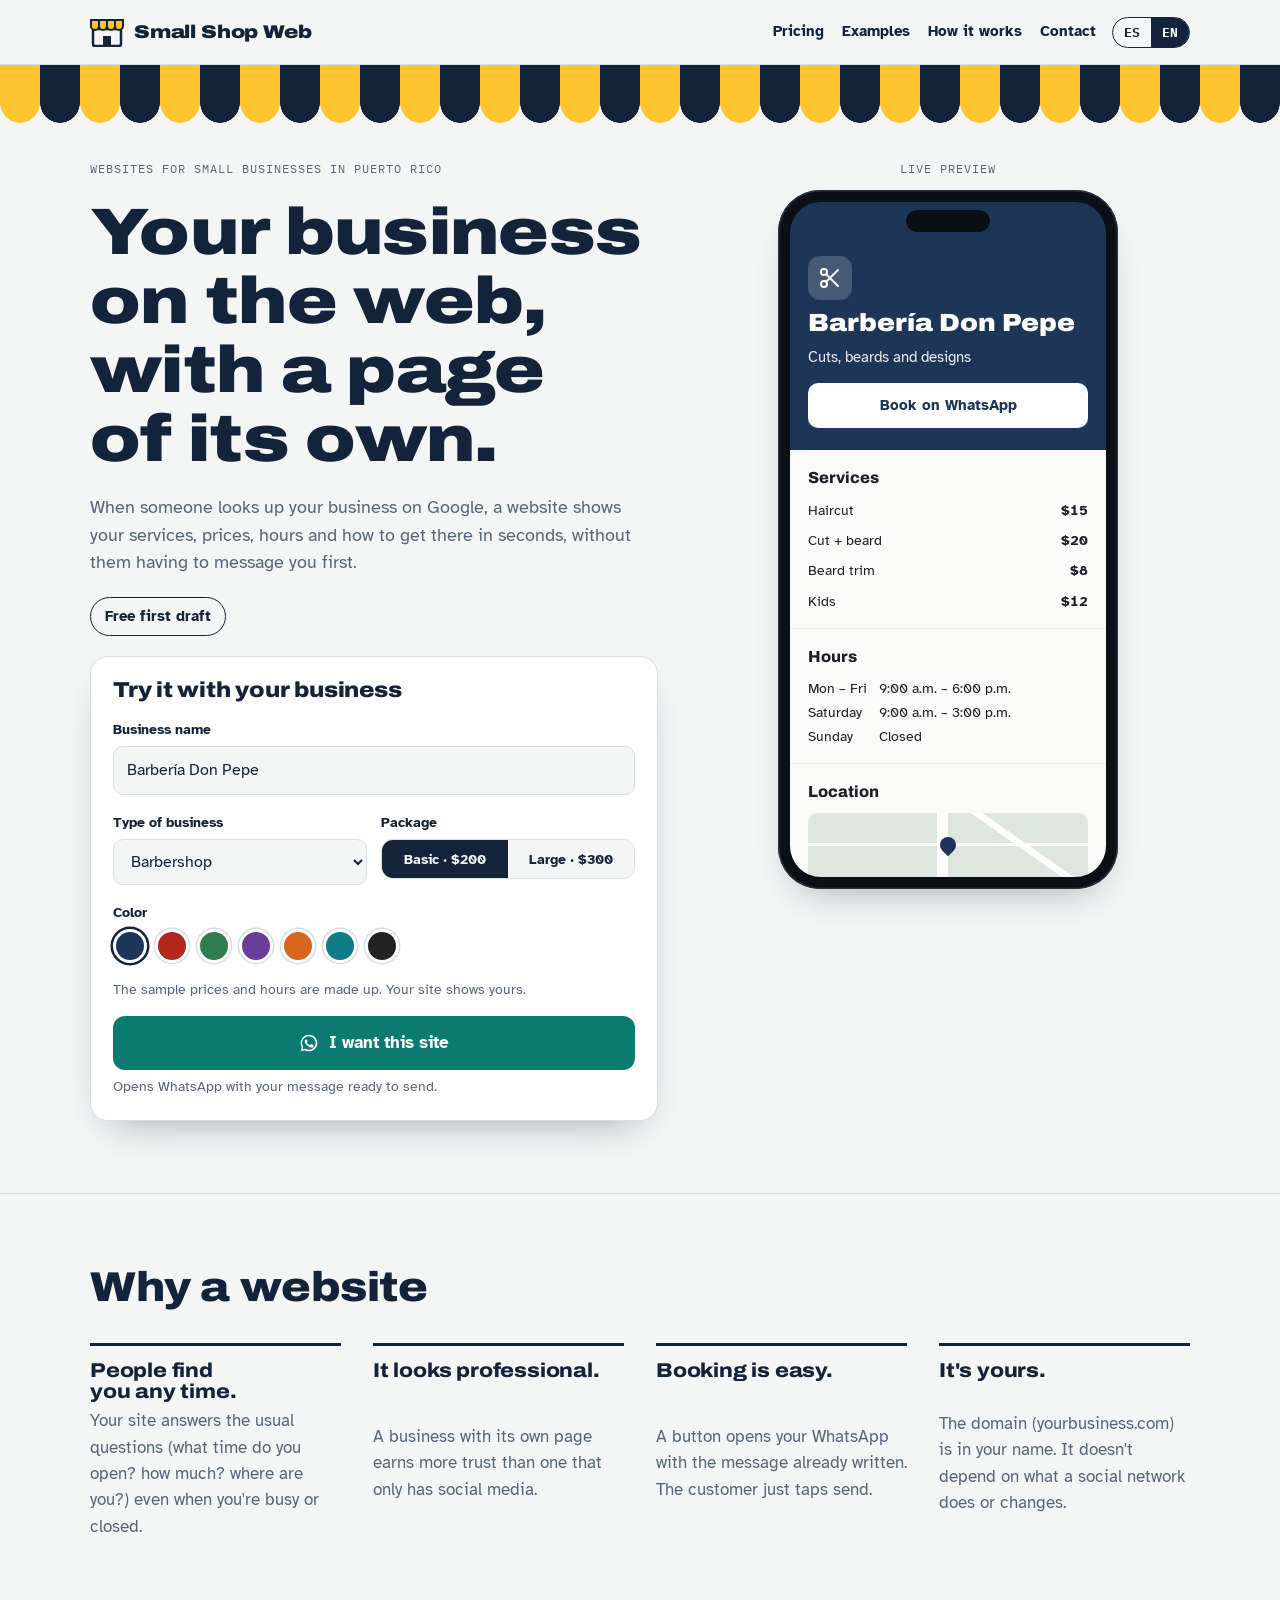
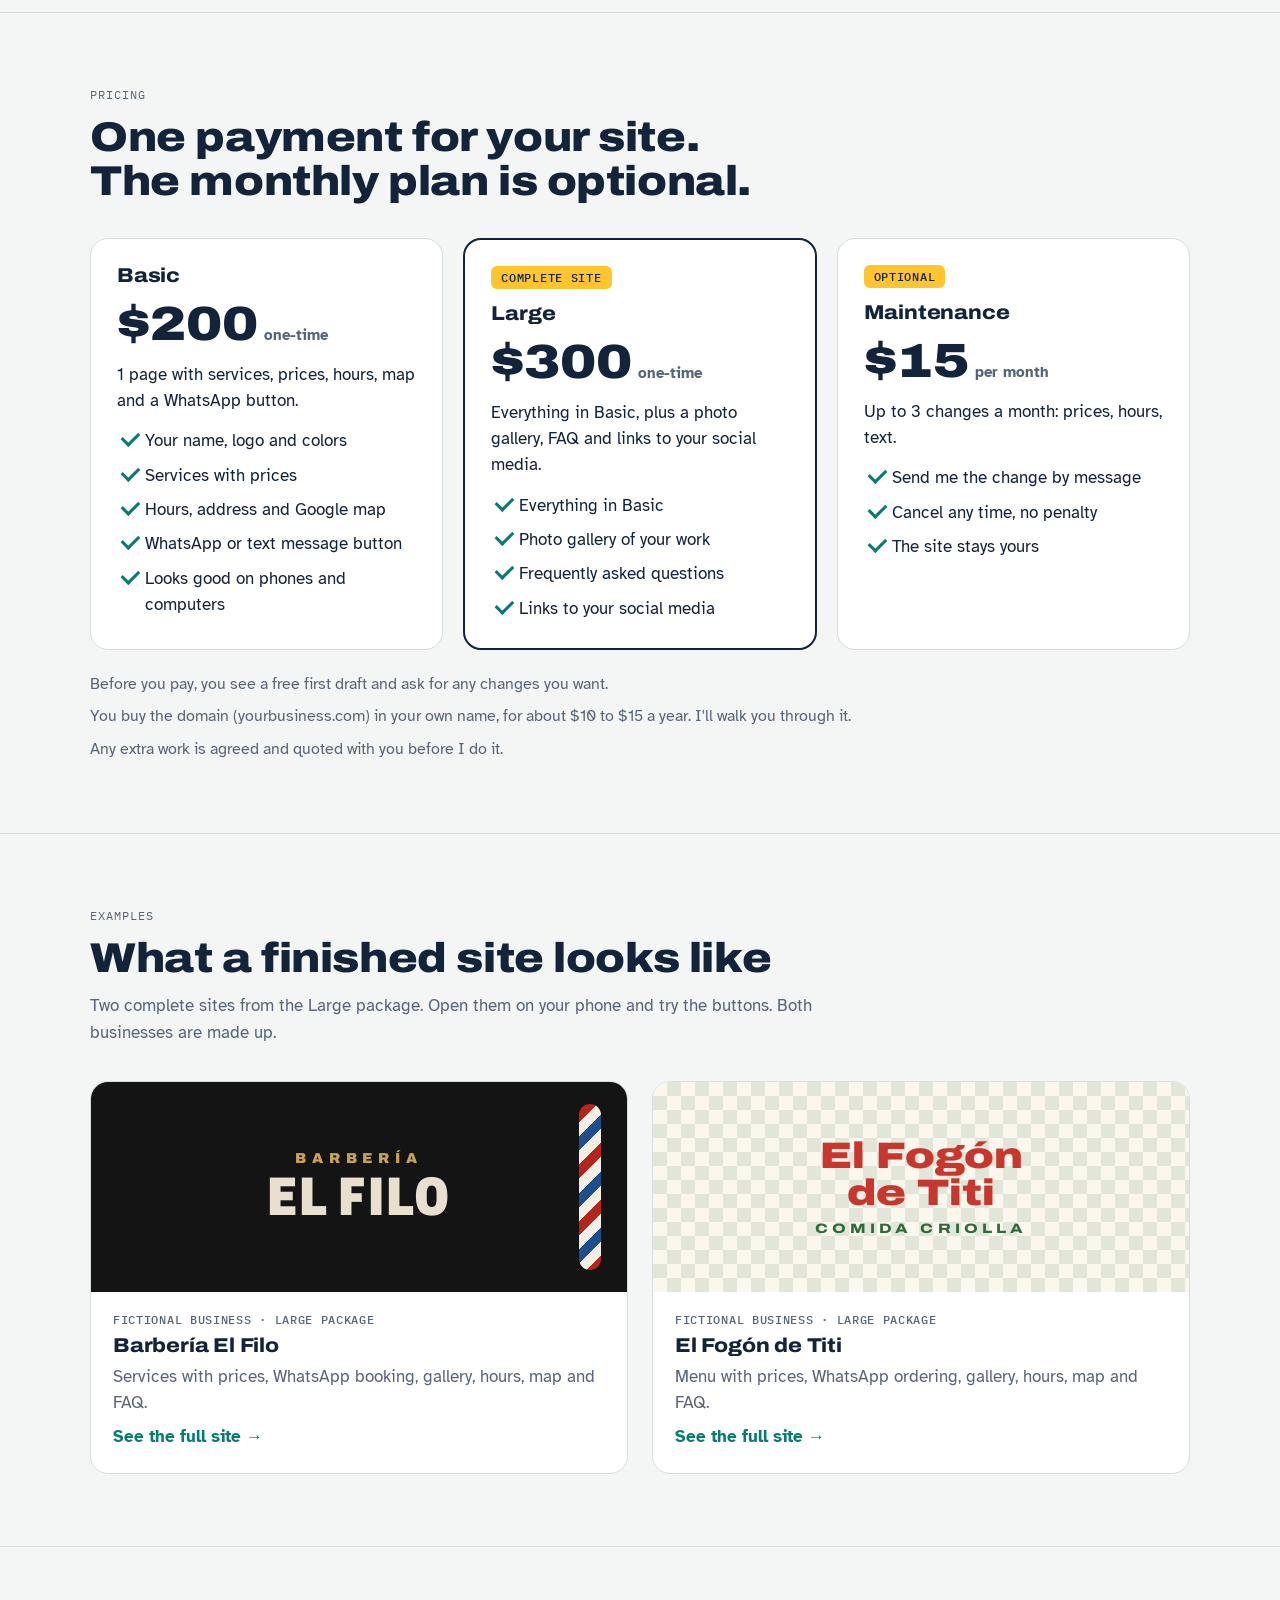
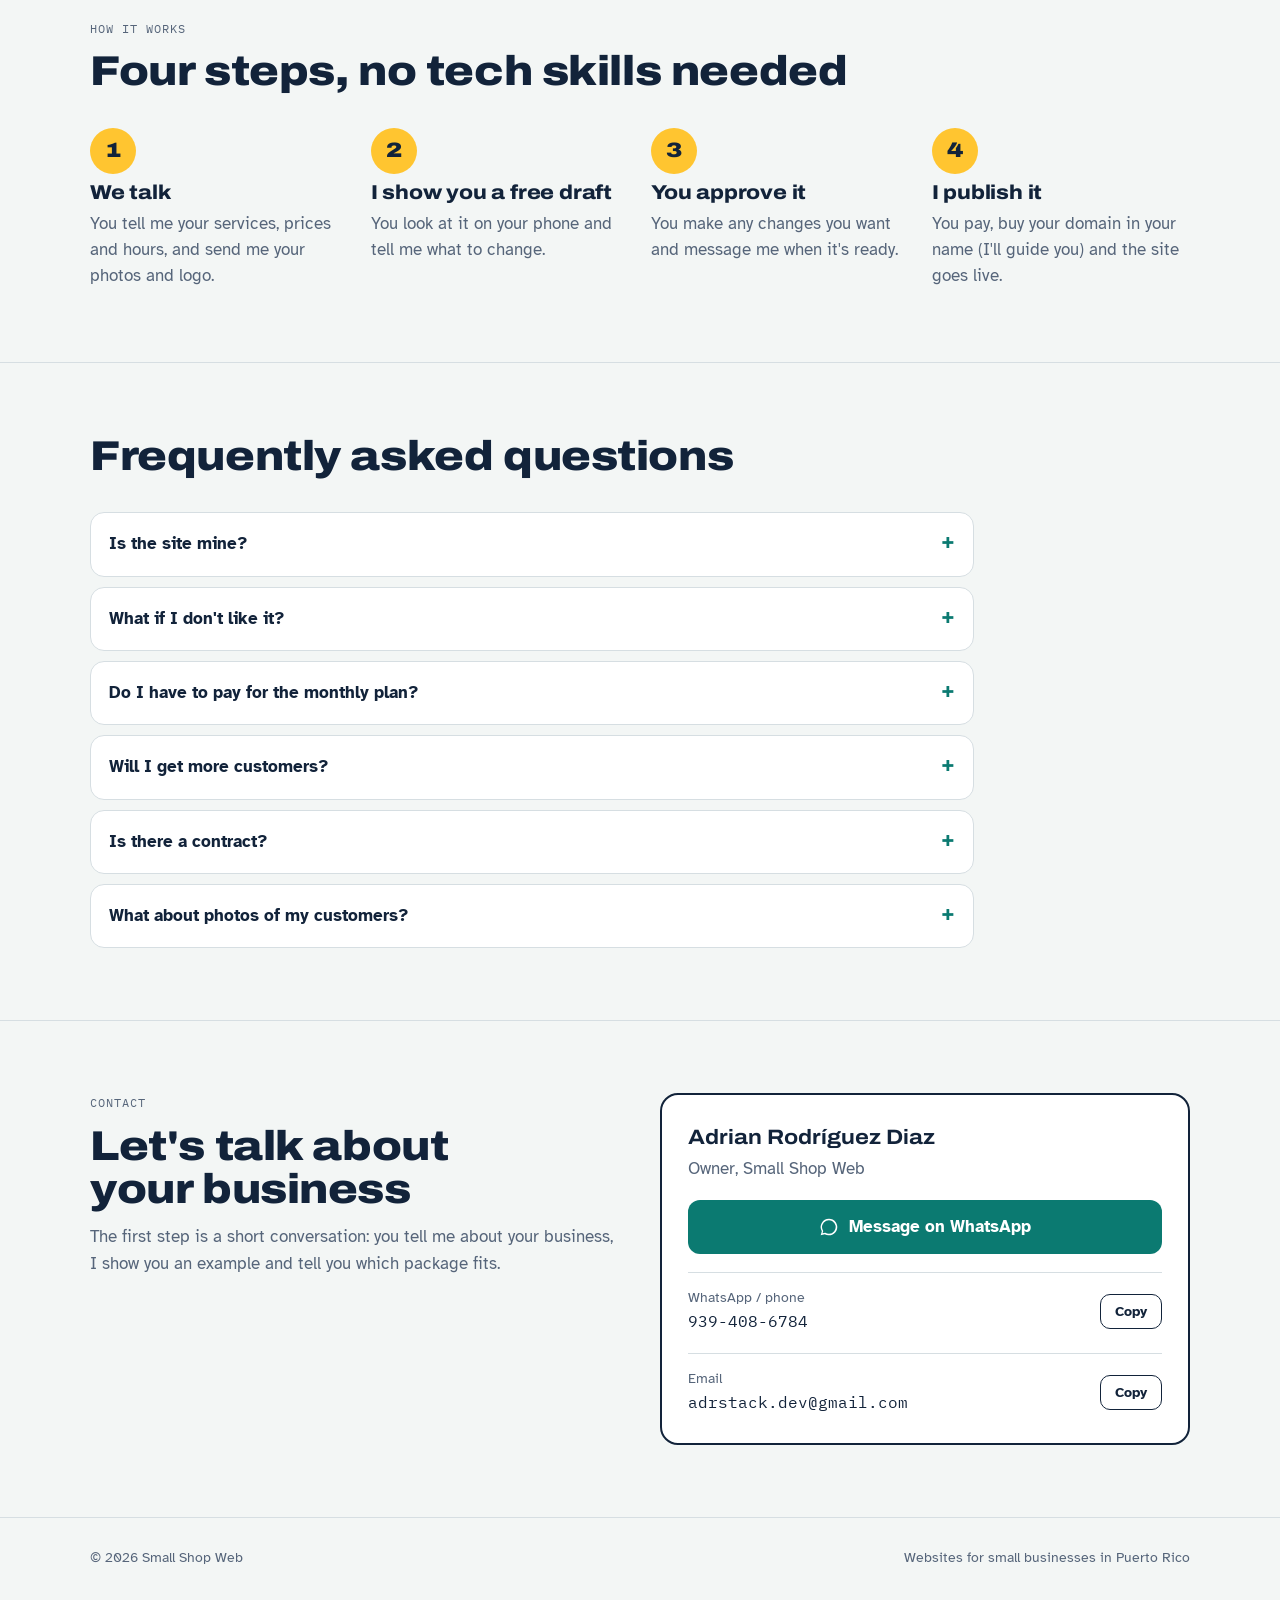
==== commit 550e5cda: "Default language from visitor country (IP), keeping manual choice Co-Authored-By: Claude Sonnet 5.5 " ====
--- a/index.html
+++ b/index.html
@@ -657,10 +657,10 @@
     });
   }
 
-  function setLang(lang) {
+  function setLang(lang, auto) {
     state.lang = lang;
     document.documentElement.lang = lang;
-    try { localStorage.setItem("ssw-lang", lang); } catch (e) {}
+    if (!auto) { try { localStorage.setItem("ssw-lang", lang); } catch (e) {} }
     var d = T[lang];
     document.querySelectorAll("[data-i18n]").forEach(function (el) { var k = el.getAttribute("data-i18n"); if (typeof d[k] === "string") el.textContent = d[k]; });
     document.querySelectorAll("[data-i18n-ph]").forEach(function (el) { var k = el.getAttribute("data-i18n-ph"); if (typeof d[k] === "string") el.setAttribute("placeholder", d[k]); });
@@ -694,7 +694,38 @@
     });
   });
 
-  setLang(state.lang);
+  setLang(state.lang, true);
+
+  // Idioma por defecto según el país de la IP (solo si la persona nunca eligió uno).
+  var hasChoice = false;
+  try { hasChoice = !!localStorage.getItem("ssw-lang"); } catch (e) {}
+  if (!hasChoice) {
+    var ES = "PR DO MX ES CO AR CL PE VE EC GT CU BO HN PY SV NI CR PA UY GQ".split(" ");
+    var fromBrowser = function () { return /^es/i.test(navigator.language || "") ? "es" : "en"; };
+    var apply = function (cc) {
+      if (userPicked) return;
+      var lang = cc ? (ES.indexOf(cc) > -1 ? "es" : "en") : fromBrowser();
+      if (lang !== state.lang) setLang(lang, true);
+    };
+    var userPicked = false;
+    document.querySelectorAll(".lang button").forEach(function (b) { b.addEventListener("click", function () { userPicked = true; }); });
+    var cached = null;
+    try { cached = sessionStorage.getItem("ssw-cc"); } catch (e) {}
+    if (cached) { apply(cached); }
+    else if (window.fetch) {
+      var ctl = window.AbortController ? new AbortController() : null;
+      var timer = setTimeout(function () { if (ctl) ctl.abort(); }, 3000);
+      fetch("https://api.country.is/", ctl ? { signal: ctl.signal } : {})
+        .then(function (res) { return res.json(); })
+        .then(function (j) {
+          clearTimeout(timer);
+          var cc = j && /^[A-Z]{2}$/.test(j.country) ? j.country : null;
+          if (cc) { try { sessionStorage.setItem("ssw-cc", cc); } catch (e) {} }
+          apply(cc);
+        })
+        .catch(function () { clearTimeout(timer); apply(null); });
+    } else { apply(null); }
+  }
 })();
 </script>
 </body>
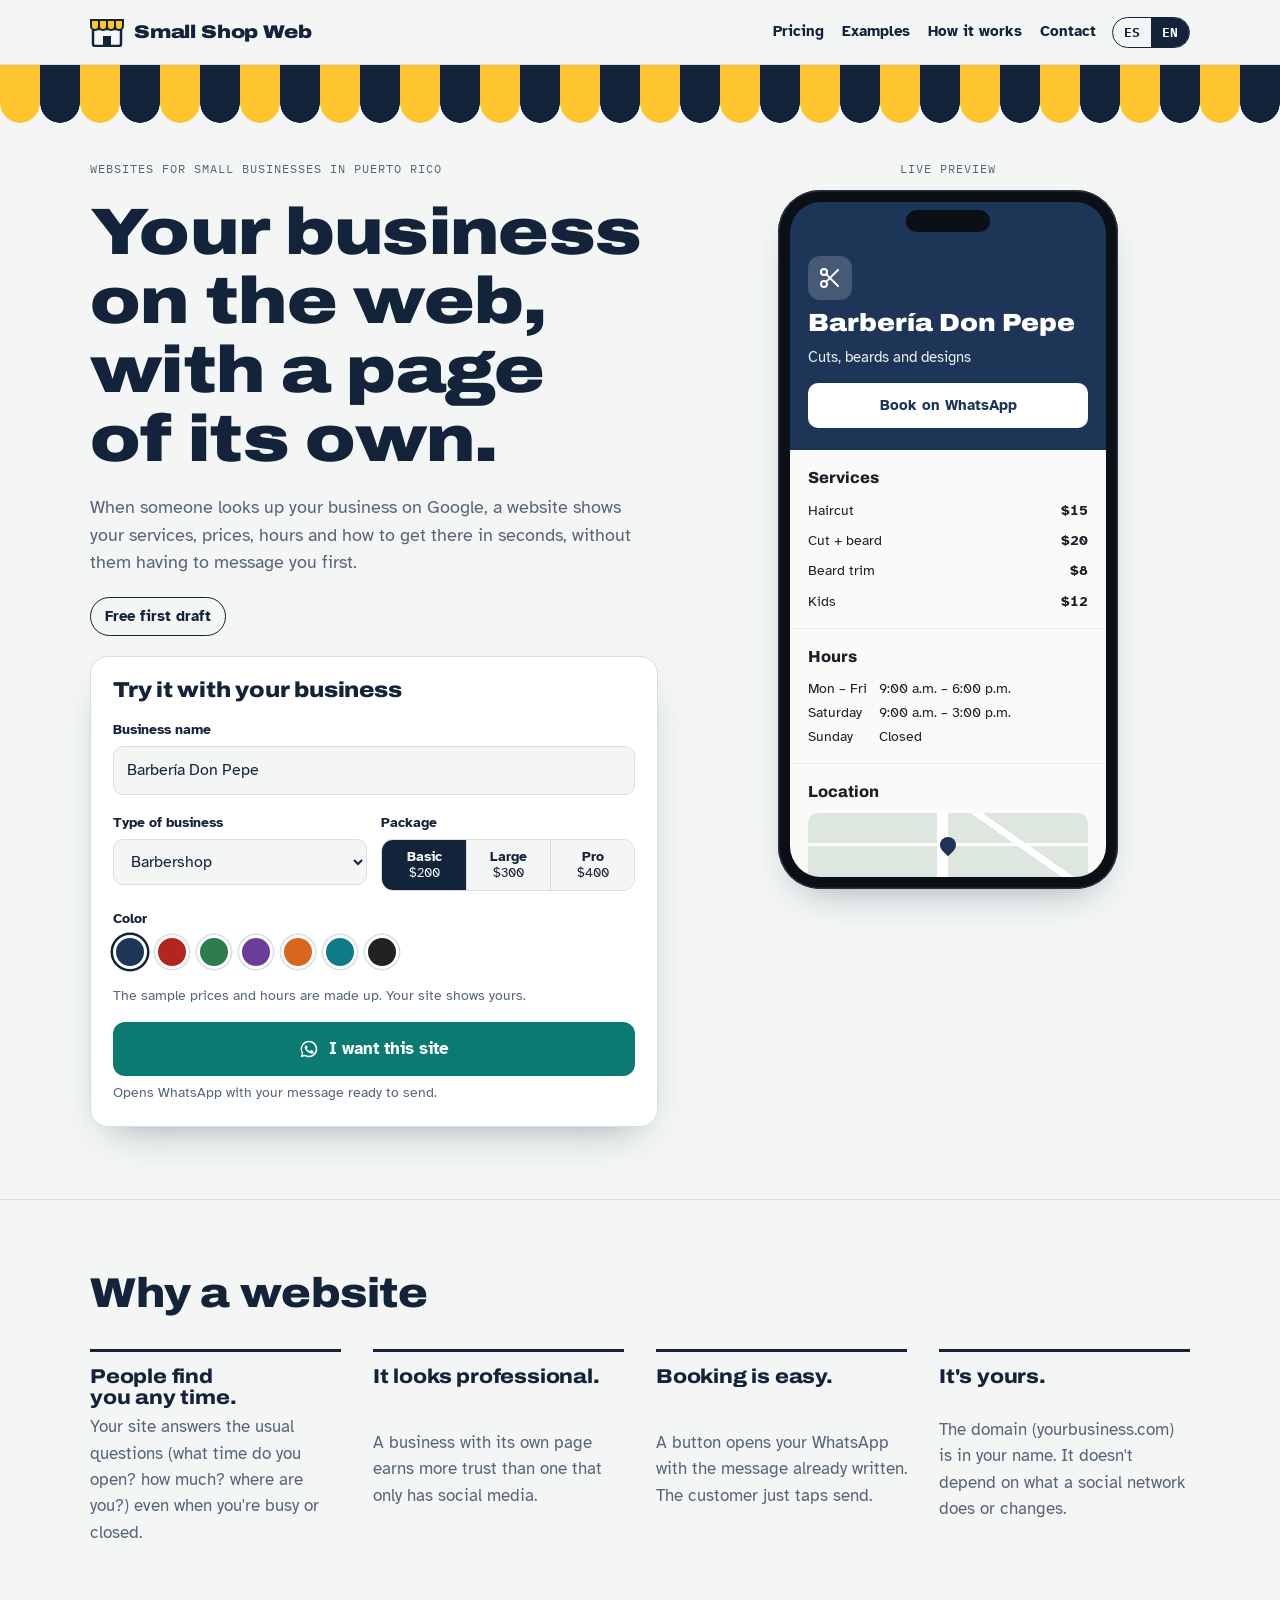
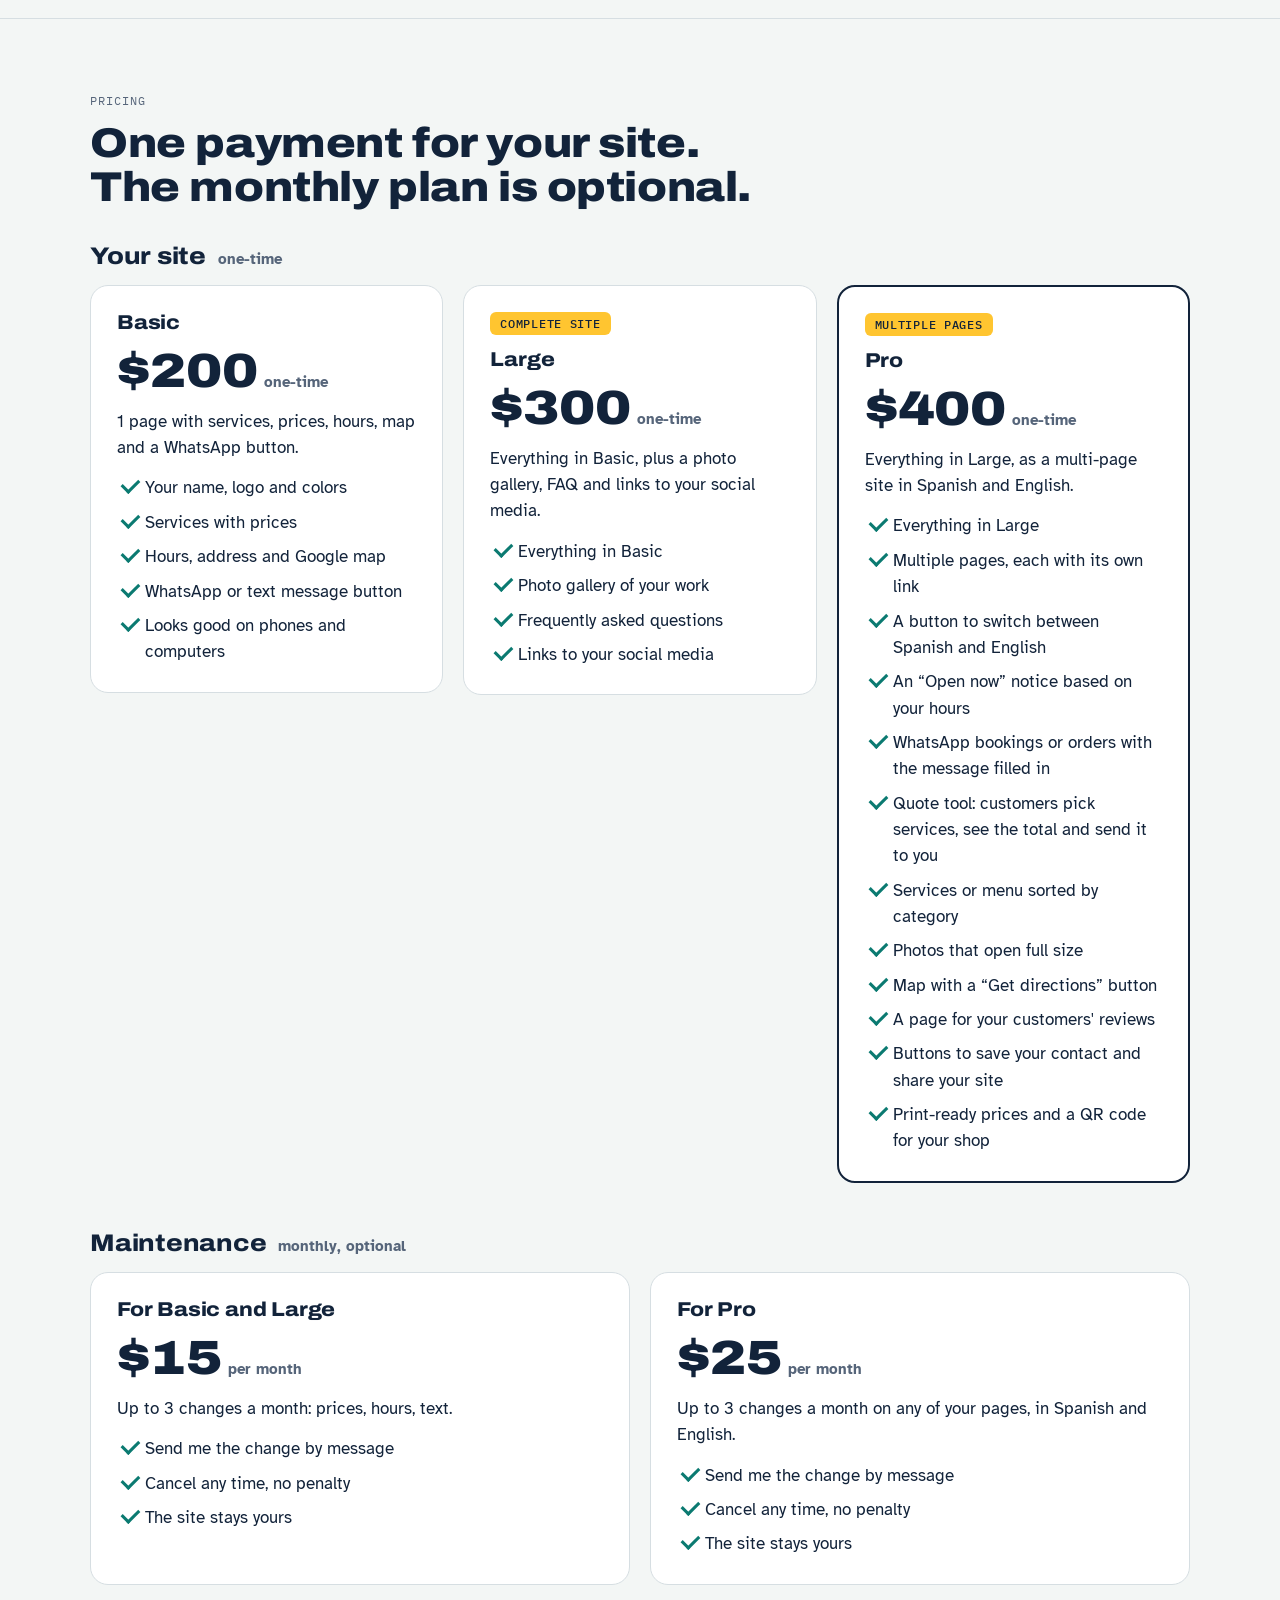
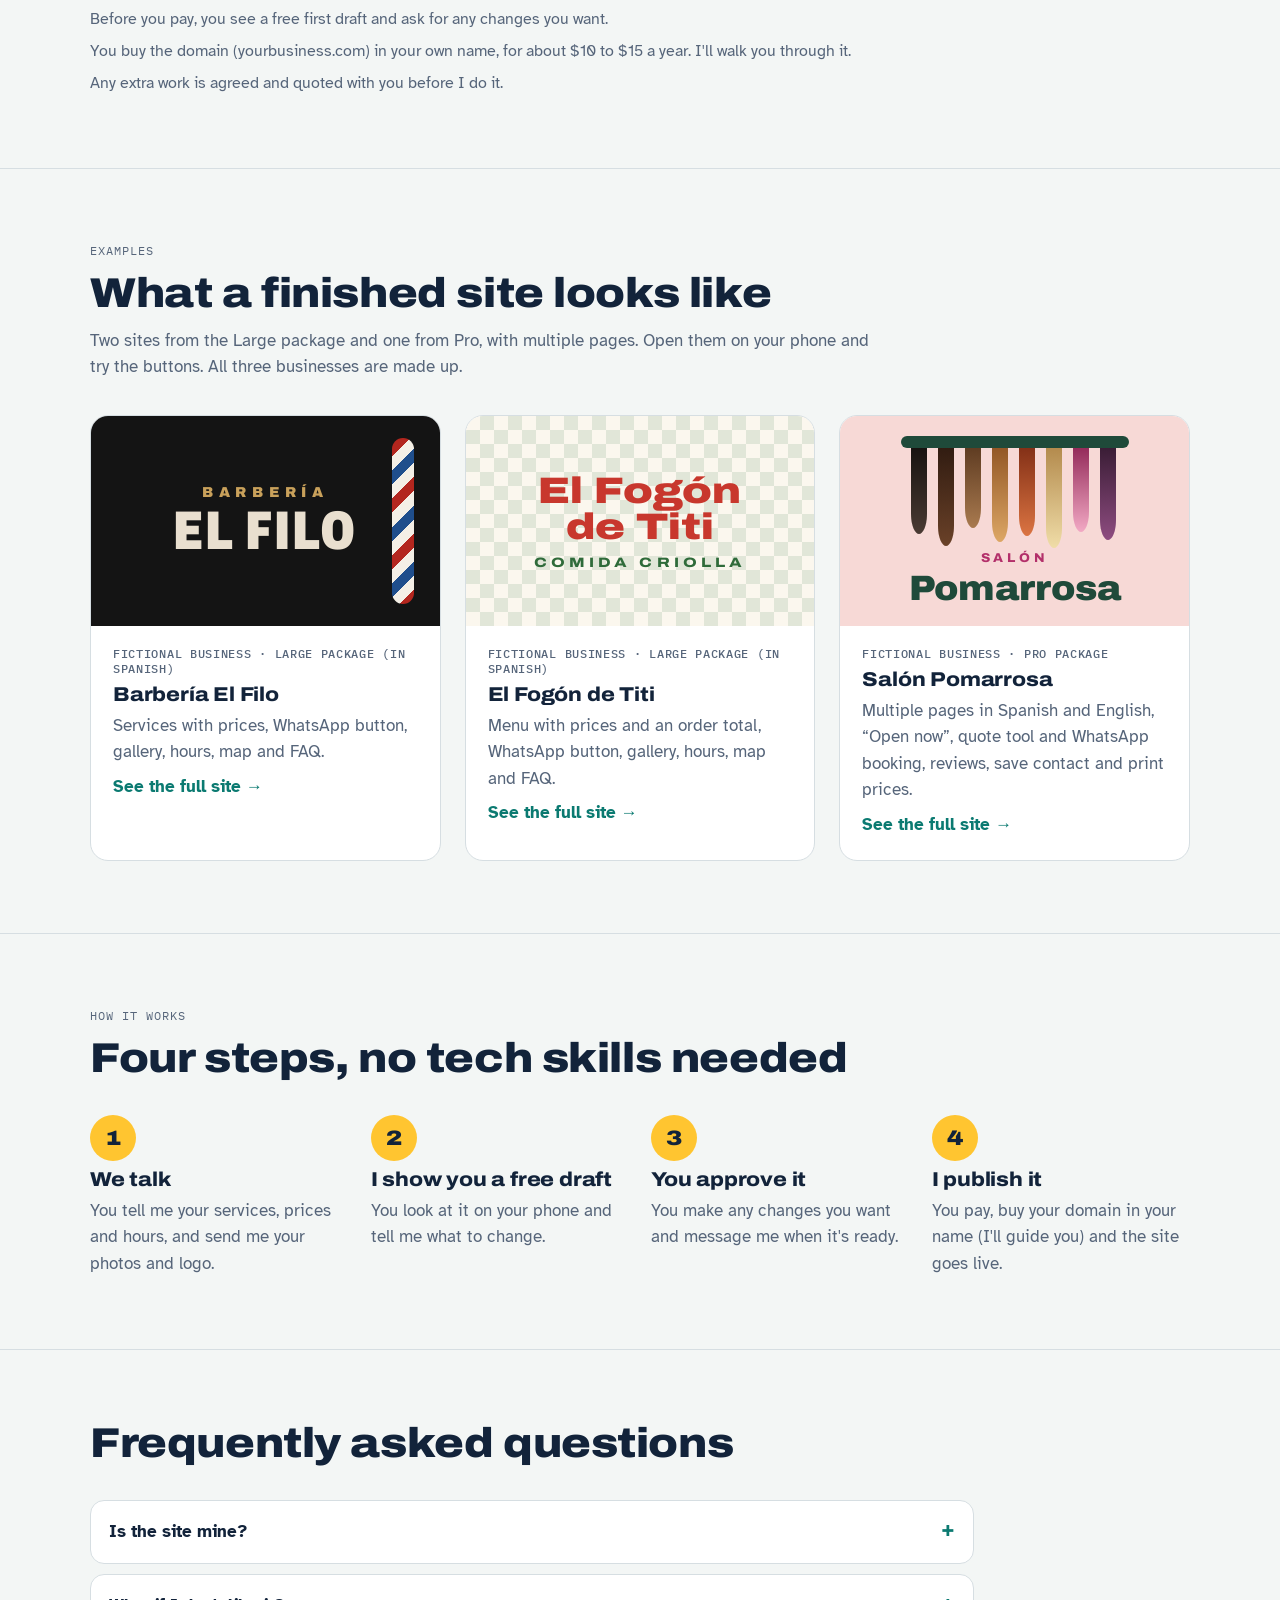
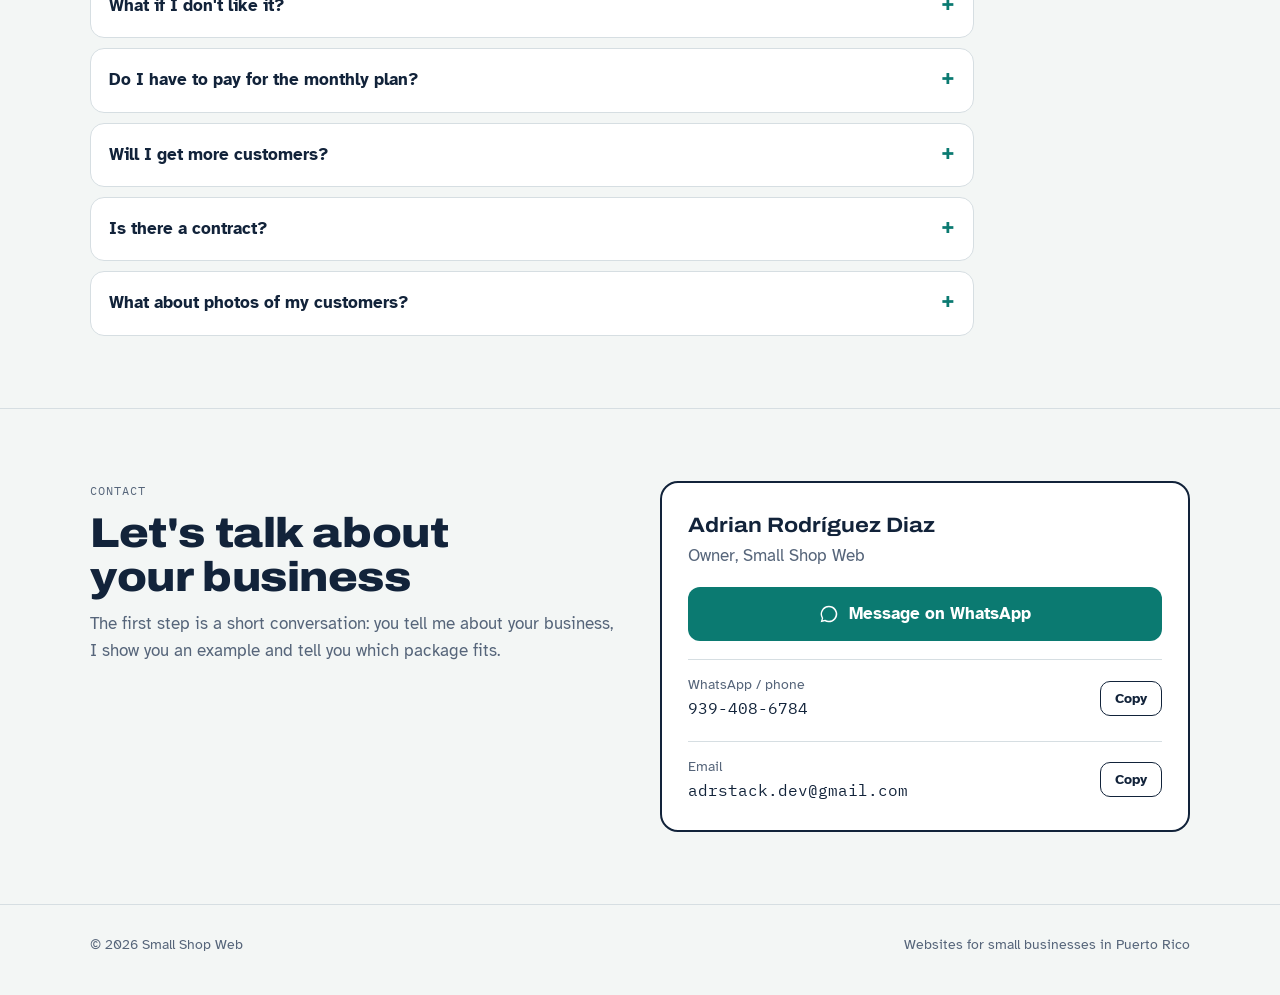
==== commit c35d3f31: "Add Pro plan ($400) with a multi-page salon example - Pricing: Básico, Grande and Pro under "Tu siti" ====
--- a/index.html
+++ b/index.html
@@ -96,8 +96,10 @@
 .swatches { display: flex; gap: 8px; flex-wrap: wrap; }
 .swatch { width: 34px; height: 34px; border-radius: 50%; border: 3px solid var(--card); box-shadow: 0 0 0 1.5px var(--line); cursor: pointer; padding: 0; }
 .swatch[aria-checked="true"] { box-shadow: 0 0 0 2.5px var(--ink); }
-.seg { display: inline-grid; grid-template-columns: 1fr 1fr; border: 1.5px solid var(--line); border-radius: 12px; overflow: hidden; }
-.seg button { font: 700 .9rem var(--body); padding: 10px 8px; white-space: nowrap; border: 0; background: var(--paper); color: var(--ink); cursor: pointer; }
+.seg { display: grid; grid-template-columns: repeat(3, minmax(0, 1fr)); border: 1.5px solid var(--line); border-radius: 12px; overflow: hidden; }
+.seg button { display: grid; justify-items: center; gap: 1px; font: 700 .9rem var(--body); line-height: 1.2; padding: 8px 4px; white-space: nowrap; border: 0; background: var(--paper); color: var(--ink); cursor: pointer; }
+.seg button + button { border-left: 1.5px solid var(--line); }
+.seg button span { font-weight: 400; font-size: .82rem; }
 .seg button[aria-pressed="true"] { background: var(--ink); color: var(--paper); }
 .note { font-size: .85rem; color: var(--muted); }
 .cta { display: inline-flex; align-items: center; justify-content: center; gap: 10px; padding: 14px 20px; border-radius: 12px; background: var(--sea); color: #fff; font-weight: 700; font-size: 1.05rem; text-decoration: none; border: 0; cursor: pointer; }
@@ -136,6 +138,33 @@
 .pv-social { display: flex; gap: 8px; }
 .pv-social span { padding: 6px 12px; border-radius: 999px; font-size: .8rem; font-weight: 700; color: #fff; }
 .pv-foot { padding: 14px 18px 26px; font-size: .75rem; color: #7A7F88; text-align: center; }
+/* Pro preview: a site with pages */
+.pv-top { padding: 46px 16px 12px; color: #fff; display: flex; justify-content: space-between; align-items: center; gap: 10px; }
+.pv-top-name { font-family: var(--display); font-weight: 900; font-stretch: 105%; font-size: 1rem; line-height: 1.1; overflow-wrap: anywhere; }
+.pv-lang { display: inline-flex; border: 1.5px solid rgba(255,255,255,.75); border-radius: 999px; overflow: hidden; flex: none; }
+.pv-lang b { font: 700 .62rem var(--mono); padding: 3px 7px; }
+.pv-lang b.on { background: #fff; color: #1B1F27; }
+.pv-tabs { display: flex; gap: 4px; padding: 8px 10px; overflow-x: auto; scrollbar-width: none; background: #fff; border-bottom: 1px solid #ECECE8; }
+.pv-tabs::-webkit-scrollbar { display: none; }
+.pv-tabs button { flex: none; font: 700 .72rem var(--body); padding: 6px 10px; border-radius: 999px; border: 0; background: #F0F0EC; color: #1B1F27; cursor: pointer; }
+.pv-tabs button[aria-pressed="true"] { color: #fff; }
+.pv-open { justify-self: start; display: inline-flex; align-items: center; gap: 6px; padding: 3px 9px; border-radius: 999px; background: #EEEEEA; color: #555B66; font-size: .72rem; font-weight: 700; }
+.pv-open::before { content: ""; width: 7px; height: 7px; border-radius: 50%; background: #9AA0A8; }
+.pv-open.is-open { background: #E3F2E8; color: #1E6B3C; }
+.pv-open.is-open::before { background: #2E8B57; }
+.pv-tag2 { color: #555B66; font-size: .88rem; }
+.pv-solid { color: #fff; }
+.pv-item.pv-pick { align-items: center; }
+.pv-item.pv-pick span { flex: 1; }
+.pv-add { flex: none; width: 26px; height: 26px; border-radius: 50%; border: 1.5px solid; background: transparent; font: 800 .9rem var(--body); line-height: 1; cursor: pointer; display: grid; place-items: center; padding: 0; }
+.pv-quote { margin: 12px 18px 6px; padding: 12px; border: 2px solid; border-radius: 12px; display: grid; grid-template-columns: 1fr auto; gap: 8px; align-items: center; font-size: .85rem; font-weight: 700; }
+.pv-quote b { font-variant-numeric: tabular-nums; }
+.pv-quote .pv-btn { grid-column: 1 / -1; margin: 0; }
+.pv-rev { background: #F5F5F1; border-radius: 10px; padding: 10px 12px; display: grid; gap: 4px; font-size: .84rem; }
+.pv-rev p { margin: 0; }
+.pv-rev small { color: #7A7F88; font-size: .72rem; }
+.pv-btns { display: flex; flex-wrap: wrap; gap: 6px; }
+.pv-btns span { padding: 6px 10px; border-radius: 999px; font-size: .74rem; font-weight: 700; border: 1.5px solid transparent; color: #fff; }
 @media (max-width: 900px) {
   .hero-grid { grid-template-columns: 1fr; gap: 36px; }
   .window { position: static; }
@@ -151,8 +180,13 @@
 .why p { color: var(--muted); }
 
 /* Price board */
-.board { display: grid; grid-template-columns: repeat(3, minmax(0, 1fr)); gap: 20px; align-items: stretch; }
-@media (max-width: 900px) { .board { grid-template-columns: 1fr; } }
+.board-h { display: flex; align-items: baseline; flex-wrap: wrap; gap: 4px 12px; margin: 0 0 16px; font-size: 1.5rem; }
+.board-h small { font-family: var(--body); font-weight: 700; font-size: .95rem; font-stretch: 100%; color: var(--muted); letter-spacing: 0; }
+.board + .board-h { margin-top: 48px; }
+.board { display: grid; grid-template-columns: repeat(3, minmax(0, 1fr)); gap: 20px; align-items: start; }
+.board.maint { align-items: stretch; }
+.board.maint { grid-template-columns: repeat(2, minmax(0, 1fr)); }
+@media (max-width: 900px) { .board, .board.maint { grid-template-columns: 1fr; } }
 .plan { background: var(--card); border: 1.5px solid var(--line); border-radius: 18px; padding: 26px; display: grid; gap: 14px; align-content: start; }
 .plan.feature { border: 2.5px solid var(--ink); }
 .plan .tag { justify-self: start; font: 500 .74rem var(--mono); letter-spacing: .06em; text-transform: uppercase; background: var(--sun); color: var(--sun-ink); padding: 4px 10px; border-radius: 6px; }
@@ -164,12 +198,13 @@
 .fine { margin-top: 22px; display: grid; gap: 8px; color: var(--muted); font-size: .98rem; max-width: 52em; }
 
 /* Examples */
-.examples { display: grid; grid-template-columns: repeat(2, minmax(0, 1fr)); gap: 24px; }
-@media (max-width: 760px) { .examples { grid-template-columns: 1fr; } }
-.ex { display: grid; background: var(--card); border: 1.5px solid var(--line); border-radius: 18px; overflow: hidden; text-decoration: none; color: var(--ink); transition: transform .2s ease, box-shadow .2s ease; }
+.examples { display: grid; grid-template-columns: repeat(3, minmax(0, 1fr)); gap: 24px; }
+@media (max-width: 980px) { .examples { grid-template-columns: repeat(2, minmax(0, 1fr)); } }
+@media (max-width: 640px) { .examples { grid-template-columns: 1fr; } }
+.ex { display: grid; grid-template-rows: auto 1fr; background: var(--card); border: 1.5px solid var(--line); border-radius: 18px; overflow: hidden; text-decoration: none; color: var(--ink); transition: transform .2s ease, box-shadow .2s ease; }
 .ex:hover { transform: translateY(-3px); box-shadow: var(--shadow); }
 .ex-art { height: 210px; position: relative; overflow: hidden; display: grid; place-items: center; }
-.ex-body { padding: 20px 22px 22px; display: grid; gap: 8px; }
+.ex-body { padding: 20px 22px 22px; display: grid; gap: 8px; align-content: start; }
 .ex-body p { color: var(--muted); }
 .ex-go { font-weight: 700; color: var(--sea); }
 .art-barber { background: #141414; }
@@ -182,6 +217,10 @@
   linear-gradient(45deg, #2F6B3A 25%, transparent 25% 75%, #2F6B3A 75%) 14px 14px / 28px 28px; opacity: .12; }
 .art-food .t { position: relative; font-family: "Archivo", sans-serif; font-weight: 900; font-stretch: 125%; font-size: 2.3rem; color: #C8372D; text-align: center; line-height: 1; }
 .art-food .t span { display: block; font-size: .85rem; letter-spacing: .3em; color: #2F6B3A; font-weight: 800; margin-top: 10px; text-transform: uppercase; }
+.art-salon { background: #F7D9D6; }
+.art-salon .tufts { position: absolute; top: 18px; left: 50%; transform: translateX(-50%); width: 236px; height: auto; }
+.art-salon .t { position: absolute; left: 0; right: 0; bottom: 20px; font-family: "Archivo", sans-serif; font-weight: 900; font-stretch: 105%; font-size: 2.2rem; color: #1F4A3A; text-align: center; line-height: 1; }
+.art-salon .t span { display: block; font-size: .8rem; letter-spacing: .3em; color: #B3306A; font-weight: 800; margin-bottom: 6px; text-transform: uppercase; }
 .fict { font: 500 .72rem var(--mono); letter-spacing: .06em; text-transform: uppercase; color: var(--muted); }
 
 /* Steps */
@@ -282,8 +321,9 @@
             <div class="field">
               <span class="lbl" id="b-pkg-l" data-i18n="b.pkg">Paquete</span>
               <div class="seg" role="group" aria-labelledby="b-pkg-l">
-                <button type="button" id="pkg-basico" data-pkg="basico" aria-pressed="true" data-i18n="pk.basico">Básico · $200</button>
-                <button type="button" id="pkg-grande" data-pkg="grande" aria-pressed="false" data-i18n="pk.grande">Grande · $300</button>
+                <button type="button" id="pkg-basico" data-pkg="basico" aria-pressed="true"><b data-i18n="pn.basico">Básico</b><span>$200</span></button>
+                <button type="button" id="pkg-grande" data-pkg="grande" aria-pressed="false"><b data-i18n="pn.grande">Grande</b><span>$300</span></button>
+                <button type="button" id="pkg-pro" data-pkg="pro" aria-pressed="false"><b data-i18n="pn.pro">Pro</b><span>$400</span></button>
               </div>
             </div>
           </div>
@@ -329,6 +369,7 @@
         <span class="eyebrow" data-i18n="nav.prices">Precios</span>
         <h2 data-i18n="p.title">Un solo pago por tu sitio. El plan mensual es opcional.</h2>
       </div>
+      <h3 class="board-h"><span data-i18n="p.siteH">Tu sitio</span><small data-i18n="p.once">pago único</small></h3>
       <div class="board">
         <article class="plan">
           <h3 data-i18n="pn.basico">Básico</h3>
@@ -342,7 +383,7 @@
             <li data-i18n="p.b5">Se ve bien en el teléfono y en la computadora</li>
           </ul>
         </article>
-        <article class="plan feature">
+        <article class="plan">
           <span class="tag" data-i18n="p.full">Sitio completo</span>
           <h3 data-i18n="pn.grande">Grande</h3>
           <div class="price">$300<small data-i18n="p.once">pago único</small></div>
@@ -354,9 +395,31 @@
             <li data-i18n="p.g4">Enlaces a tus redes sociales</li>
           </ul>
         </article>
+        <article class="plan feature">
+          <span class="tag" data-i18n="p.proTag">Varias páginas</span>
+          <h3 data-i18n="pn.pro">Pro</h3>
+          <div class="price">$400<small data-i18n="p.once">pago único</small></div>
+          <p data-i18n="p.pro">Lo del Grande, en un sitio de varias páginas y en español e inglés.</p>
+          <ul>
+            <li data-i18n="p.p1">Todo lo del Grande</li>
+            <li data-i18n="p.p2">Varias páginas, cada una con su propio link</li>
+            <li data-i18n="p.p3">Botón para cambiar entre español e inglés</li>
+            <li data-i18n="p.p4">Aviso de “Abierto ahora” según tu horario</li>
+            <li data-i18n="p.p5">Citas o pedidos por WhatsApp con el mensaje armado</li>
+            <li data-i18n="p.p6">Cotizador: escogen servicios, ven el total y te lo envían</li>
+            <li data-i18n="p.p7">Servicios o menú por categorías</li>
+            <li data-i18n="p.p8">Fotos que se abren en grande</li>
+            <li data-i18n="p.p9">Mapa con botón de “Cómo llegar”</li>
+            <li data-i18n="p.p10">Página de reseñas de tus clientes</li>
+            <li data-i18n="p.p11">Botones para guardar tu contacto y compartir tu sitio</li>
+            <li data-i18n="p.p12">Precios listos para imprimir y código QR para tu negocio</li>
+          </ul>
+        </article>
+      </div>
+      <h3 class="board-h"><span data-i18n="p.maintH">Mantenimiento</span><small data-i18n="p.maintSub">mensual y opcional</small></h3>
+      <div class="board maint">
         <article class="plan">
-          <span class="tag" data-i18n="p.optional">Opcional</span>
-          <h3 data-i18n="p.maint">Mantenimiento</h3>
+          <h3 data-i18n="p.maintA">Para Básico y Grande</h3>
           <div class="price">$15<small data-i18n="p.month">al mes</small></div>
           <p data-i18n="p.maintd">Hasta 3 cambios al mes: precios, horario, textos.</p>
           <ul>
@@ -365,6 +428,16 @@
             <li data-i18n="p.m3">El sitio sigue siendo tuyo</li>
           </ul>
         </article>
+        <article class="plan">
+          <h3 data-i18n="p.maintB">Para Pro</h3>
+          <div class="price">$25<small data-i18n="p.month">al mes</small></div>
+          <p data-i18n="p.maintdPro">Hasta 3 cambios al mes en cualquiera de tus páginas, en español y en inglés.</p>
+          <ul>
+            <li data-i18n="p.m1">Me mandas el cambio por mensaje</li>
+            <li data-i18n="p.m2">Lo cancelas cuando quieras, sin penalidad</li>
+            <li data-i18n="p.m3">El sitio sigue siendo tuyo</li>
+          </ul>
+        </article>
       </div>
       <div class="fine">
         <p data-i18n="p.draft">Antes de pagar ves un primer borrador gratis y pides los cambios que quieras.</p>
@@ -379,7 +452,7 @@
       <div class="head">
         <span class="eyebrow" data-i18n="nav.examples">Ejemplos</span>
         <h2 data-i18n="ex.title">Así se ve un sitio terminado</h2>
-        <p data-i18n="ex.lead">Dos sitios completos del paquete Grande. Ábrelos en tu teléfono y prueba los botones. Los dos negocios son inventados.</p>
+        <p data-i18n="ex.lead">Dos sitios del paquete Grande y uno del Pro, con varias páginas. Ábrelos en tu teléfono y prueba los botones. Los tres negocios son inventados.</p>
       </div>
       <div class="examples">
         <a class="ex" href="ejemplos/barberia.html">
@@ -387,7 +460,7 @@
           <div class="ex-body">
             <span class="fict" data-i18n="ex.fict">Negocio ficticio · Paquete Grande</span>
             <h3>Barbería El Filo</h3>
-            <p data-i18n="ex.barber">Servicios con precios, citas por WhatsApp, galería, horario, mapa y preguntas frecuentes.</p>
+            <p data-i18n="ex.barber">Servicios con precios, botón de WhatsApp, galería, horario, mapa y preguntas frecuentes.</p>
             <span class="ex-go" data-i18n="ex.open">Ver sitio completo →</span>
           </div>
         </a>
@@ -396,7 +469,39 @@
           <div class="ex-body">
             <span class="fict" data-i18n="ex.fict">Negocio ficticio · Paquete Grande</span>
             <h3>El Fogón de Titi</h3>
-            <p data-i18n="ex.food">Menú con precios, pedidos por WhatsApp, galería, horario, mapa y preguntas frecuentes.</p>
+            <p data-i18n="ex.food">Menú con precios y total del pedido, botón de WhatsApp, galería, horario, mapa y preguntas frecuentes.</p>
+            <span class="ex-go" data-i18n="ex.open">Ver sitio completo →</span>
+          </div>
+        </a>
+        <a class="ex" id="ex-salon" href="ejemplos/salon/">
+          <div class="ex-art art-salon" aria-hidden="true">
+            <svg class="tufts" viewBox="0 0 236 118" focusable="false">
+              <defs>
+                <linearGradient id="st0" x1="0" y1="0" x2="0" y2="1"><stop offset="0" stop-color="#14100E"/><stop offset="1" stop-color="#4A3A33"/></linearGradient>
+                <linearGradient id="st1" x1="0" y1="0" x2="0" y2="1"><stop offset="0" stop-color="#2E1A10"/><stop offset="1" stop-color="#6A4128"/></linearGradient>
+                <linearGradient id="st2" x1="0" y1="0" x2="0" y2="1"><stop offset="0" stop-color="#5A381F"/><stop offset="1" stop-color="#A97A4F"/></linearGradient>
+                <linearGradient id="st3" x1="0" y1="0" x2="0" y2="1"><stop offset="0" stop-color="#8E5222"/><stop offset="1" stop-color="#DDA765"/></linearGradient>
+                <linearGradient id="st4" x1="0" y1="0" x2="0" y2="1"><stop offset="0" stop-color="#7E2C14"/><stop offset="1" stop-color="#DB7442"/></linearGradient>
+                <linearGradient id="st5" x1="0" y1="0" x2="0" y2="1"><stop offset="0" stop-color="#B08648"/><stop offset="1" stop-color="#F0DDA8"/></linearGradient>
+                <linearGradient id="st6" x1="0" y1="0" x2="0" y2="1"><stop offset="0" stop-color="#8E2353"/><stop offset="1" stop-color="#F2A9C4"/></linearGradient>
+                <linearGradient id="st7" x1="0" y1="0" x2="0" y2="1"><stop offset="0" stop-color="#351A31"/><stop offset="1" stop-color="#8E4C80"/></linearGradient>
+              </defs>
+              <path d="M14 8h16v72c0 12-4 20-8 20s-8-8-8-20z" fill="url(#st0)"/>
+              <path d="M41 8h16v84c0 12-4 20-8 20s-8-8-8-20z" fill="url(#st1)"/>
+              <path d="M68 8h16v66c0 12-4 20-8 20s-8-8-8-20z" fill="url(#st2)"/>
+              <path d="M95 8h16v80c0 12-4 20-8 20s-8-8-8-20z" fill="url(#st3)"/>
+              <path d="M122 8h16v74c0 12-4 20-8 20s-8-8-8-20z" fill="url(#st4)"/>
+              <path d="M149 8h16v86c0 12-4 20-8 20s-8-8-8-20z" fill="url(#st5)"/>
+              <path d="M176 8h16v70c0 12-4 20-8 20s-8-8-8-20z" fill="url(#st6)"/>
+              <path d="M203 8h16v78c0 12-4 20-8 20s-8-8-8-20z" fill="url(#st7)"/>
+              <rect x="4" y="2" width="228" height="12" rx="6" fill="#1F4A3A"/>
+            </svg>
+            <div class="t"><span>Salón</span>Pomarrosa</div>
+          </div>
+          <div class="ex-body">
+            <span class="fict" data-i18n="ex.fictPro">Negocio ficticio · Paquete Pro</span>
+            <h3>Salón Pomarrosa</h3>
+            <p data-i18n="ex.salon">Varias páginas en español e inglés, “Abierto ahora”, cotizador y citas por WhatsApp, reseñas, guardar contacto e imprimir precios.</p>
             <span class="ex-go" data-i18n="ex.open">Ver sitio completo →</span>
           </div>
         </a>
@@ -491,17 +596,25 @@
       "p.title": "Un solo pago por tu sitio. El plan mensual es opcional.", "p.once": "pago único", "p.month": "al mes",
       "p.basic": "1 página con servicios, precios, horario, mapa y botón de WhatsApp.",
       "p.b1": "Tu nombre, tu logo y tus colores", "p.b2": "Servicios con sus precios", "p.b3": "Horario, dirección y mapa de Google", "p.b4": "Botón de WhatsApp o mensaje de texto", "p.b5": "Se ve bien en el teléfono y en la computadora",
-      "pk.basico": "Básico · $200", "pk.grande": "Grande · $300", "pn.basico": "Básico", "pn.grande": "Grande", "pn.msg.basico": "Básico ($200)", "pn.msg.grande": "Grande ($300)",
+      "pn.basico": "Básico", "pn.grande": "Grande", "pn.pro": "Pro", "pn.msg.basico": "Básico ($200)", "pn.msg.grande": "Grande ($300)", "pn.msg.pro": "Pro ($400)",
+      "p.siteH": "Tu sitio", "p.proTag": "Varias páginas", "p.pro": "Lo del Grande, en un sitio de varias páginas y en español e inglés.",
+      "p.p1": "Todo lo del Grande", "p.p2": "Varias páginas, cada una con su propio link", "p.p3": "Botón para cambiar entre español e inglés",
+      "p.p4": "Aviso de “Abierto ahora” según tu horario", "p.p5": "Citas o pedidos por WhatsApp con el mensaje armado",
+      "p.p6": "Cotizador: escogen servicios, ven el total y te lo envían", "p.p7": "Servicios o menú por categorías", "p.p8": "Fotos que se abren en grande",
+      "p.p9": "Mapa con botón de “Cómo llegar”", "p.p10": "Página de reseñas de tus clientes", "p.p11": "Botones para guardar tu contacto y compartir tu sitio",
+      "p.p12": "Precios listos para imprimir y código QR para tu negocio",
       "p.full": "Sitio completo", "p.grande": "Lo del Básico, más galería de fotos, preguntas frecuentes y enlaces a tus redes.",
       "p.g1": "Todo lo del Básico", "p.g2": "Galería de fotos de tu trabajo", "p.g3": "Preguntas frecuentes", "p.g4": "Enlaces a tus redes sociales",
-      "p.optional": "Opcional", "p.maint": "Mantenimiento", "p.maintd": "Hasta 3 cambios al mes: precios, horario, textos.",
+      "p.maintH": "Mantenimiento", "p.maintSub": "mensual y opcional", "p.maintA": "Para Básico y Grande", "p.maintB": "Para Pro",
+      "p.maintd": "Hasta 3 cambios al mes: precios, horario, textos.", "p.maintdPro": "Hasta 3 cambios al mes en cualquiera de tus páginas, en español y en inglés.",
       "p.m1": "Me mandas el cambio por mensaje", "p.m2": "Lo cancelas cuando quieras, sin penalidad", "p.m3": "El sitio sigue siendo tuyo",
       "p.draft": "Antes de pagar ves un primer borrador gratis y pides los cambios que quieras.",
       "p.domain": "El dominio (tunegocio.com) lo compras tú, a tu nombre, por unos $10 a $15 al año. Yo te guío.",
       "p.extra": "Cualquier trabajo extra se acuerda y se cotiza contigo antes de hacerlo.",
-      "ex.title": "Así se ve un sitio terminado", "ex.lead": "Dos sitios completos del paquete Grande. Ábrelos en tu teléfono y prueba los botones. Los dos negocios son inventados.",
-      "ex.fict": "Negocio ficticio · Paquete Grande", "ex.barber": "Servicios con precios, citas por WhatsApp, galería, horario, mapa y preguntas frecuentes.",
-      "ex.food": "Menú con precios, pedidos por WhatsApp, galería, horario, mapa y preguntas frecuentes.", "ex.open": "Ver sitio completo →",
+      "ex.title": "Así se ve un sitio terminado", "ex.lead": "Dos sitios del paquete Grande y uno del Pro, con varias páginas. Ábrelos en tu teléfono y prueba los botones. Los tres negocios son inventados.",
+      "ex.fict": "Negocio ficticio · Paquete Grande", "ex.fictPro": "Negocio ficticio · Paquete Pro", "ex.barber": "Servicios con precios, botón de WhatsApp, galería, horario, mapa y preguntas frecuentes.",
+      "ex.food": "Menú con precios y total del pedido, botón de WhatsApp, galería, horario, mapa y preguntas frecuentes.",
+      "ex.salon": "Varias páginas en español e inglés, “Abierto ahora”, cotizador y citas por WhatsApp, reseñas, guardar contacto e imprimir precios.", "ex.open": "Ver sitio completo →",
       "how.title": "Cuatro pasos, sin saber nada de tecnología",
       "how.1t": "Conversamos", "how.1": "Me dices tus servicios, precios y horario, y me das tus fotos y tu logo.",
       "how.2t": "Te muestro un borrador gratis", "how.2": "Lo ves en tu teléfono y me dices qué cambiar.",
@@ -520,6 +633,10 @@
       "pv.services": "Servicios", "pv.menu": "Menú", "pv.hours": "Horario", "pv.where": "Ubicación", "pv.gallery": "Galería", "pv.faq": "Preguntas frecuentes", "pv.made": "Sitio hecho por Small Shop Web",
       "pv.days": [["Lun – Vie", "9:00 a.m. – 6:00 p.m."], ["Sábado", "9:00 a.m. – 3:00 p.m."], ["Domingo", "Cerrado"]],
       "pv.faq1": "¿Aceptan ATH Móvil?", "pv.faq2": "¿Tienen estacionamiento?",
+      "pv.tabs": ["Inicio", "Servicios", "Galería", "Reseñas", "Contacto"], "pv.open": "Abierto ahora", "pv.closed": "Cerrado ahora", "pv.fav": "Lo más pedido",
+      "pv.quote": "Total estimado", "pv.from": "desde", "pv.send": "Enviar por WhatsApp", "pv.add": "Añadir", "pv.added": "Añadido", "pv.sample": "Reseña de ejemplo",
+      "pv.revs": [["Me atendieron rápido y con mucha amabilidad.", "M. R."], ["Los precios son claros y el trabajo quedó excelente.", "J. L."]],
+      "pv.dir": "Cómo llegar", "pv.save": "Guardar contacto", "pv.share": "Compartir",
       "msg": function (n, p, t) { return "Hola Adrian, vi Small Shop Web y me interesa el paquete " + p + " para mi negocio \"" + n + "\" (" + t + ")."; },
       "colors": ["Azul", "Rojo", "Verde", "Morado", "Anaranjado", "Turquesa", "Negro"]
     },
@@ -542,17 +659,25 @@
       "p.title": "One payment for your site. The monthly plan is optional.", "p.once": "one-time", "p.month": "per month",
       "p.basic": "1 page with services, prices, hours, map and a WhatsApp button.",
       "p.b1": "Your name, logo and colors", "p.b2": "Services with prices", "p.b3": "Hours, address and Google map", "p.b4": "WhatsApp or text message button", "p.b5": "Looks good on phones and computers",
-      "pk.basico": "Basic · $200", "pk.grande": "Large · $300", "pn.basico": "Basic", "pn.grande": "Large", "pn.msg.basico": "Basic ($200)", "pn.msg.grande": "Large ($300)",
+      "pn.basico": "Basic", "pn.grande": "Large", "pn.pro": "Pro", "pn.msg.basico": "Basic ($200)", "pn.msg.grande": "Large ($300)", "pn.msg.pro": "Pro ($400)",
+      "p.siteH": "Your site", "p.proTag": "Multiple pages", "p.pro": "Everything in Large, as a multi-page site in Spanish and English.",
+      "p.p1": "Everything in Large", "p.p2": "Multiple pages, each with its own link", "p.p3": "A button to switch between Spanish and English",
+      "p.p4": "An “Open now” notice based on your hours", "p.p5": "WhatsApp bookings or orders with the message filled in",
+      "p.p6": "Quote tool: customers pick services, see the total and send it to you", "p.p7": "Services or menu sorted by category", "p.p8": "Photos that open full size",
+      "p.p9": "Map with a “Get directions” button", "p.p10": "A page for your customers' reviews", "p.p11": "Buttons to save your contact and share your site",
+      "p.p12": "Print-ready prices and a QR code for your shop",
       "p.full": "Complete site", "p.grande": "Everything in Basic, plus a photo gallery, FAQ and links to your social media.",
       "p.g1": "Everything in Basic", "p.g2": "Photo gallery of your work", "p.g3": "Frequently asked questions", "p.g4": "Links to your social media",
-      "p.optional": "Optional", "p.maint": "Maintenance", "p.maintd": "Up to 3 changes a month: prices, hours, text.",
+      "p.maintH": "Maintenance", "p.maintSub": "monthly, optional", "p.maintA": "For Basic and Large", "p.maintB": "For Pro",
+      "p.maintd": "Up to 3 changes a month: prices, hours, text.", "p.maintdPro": "Up to 3 changes a month on any of your pages, in Spanish and English.",
       "p.m1": "Send me the change by message", "p.m2": "Cancel any time, no penalty", "p.m3": "The site stays yours",
       "p.draft": "Before you pay, you see a free first draft and ask for any changes you want.",
       "p.domain": "You buy the domain (yourbusiness.com) in your own name, for about $10 to $15 a year. I'll walk you through it.",
       "p.extra": "Any extra work is agreed and quoted with you before I do it.",
-      "ex.title": "What a finished site looks like", "ex.lead": "Two complete sites from the Large package. Open them on your phone and try the buttons. Both businesses are made up.",
-      "ex.fict": "Fictional business · Large package", "ex.barber": "Services with prices, WhatsApp booking, gallery, hours, map and FAQ.",
-      "ex.food": "Menu with prices, WhatsApp ordering, gallery, hours, map and FAQ.", "ex.open": "See the full site →",
+      "ex.title": "What a finished site looks like", "ex.lead": "Two sites from the Large package and one from Pro, with multiple pages. Open them on your phone and try the buttons. All three businesses are made up.",
+      "ex.fict": "Fictional business · Large package (in Spanish)", "ex.fictPro": "Fictional business · Pro package", "ex.barber": "Services with prices, WhatsApp button, gallery, hours, map and FAQ.",
+      "ex.food": "Menu with prices and an order total, WhatsApp button, gallery, hours, map and FAQ.",
+      "ex.salon": "Multiple pages in Spanish and English, “Open now”, quote tool and WhatsApp booking, reviews, save contact and print prices.", "ex.open": "See the full site →",
       "how.title": "Four steps, no tech skills needed",
       "how.1t": "We talk", "how.1": "You tell me your services, prices and hours, and send me your photos and logo.",
       "how.2t": "I show you a free draft", "how.2": "You look at it on your phone and tell me what to change.",
@@ -571,6 +696,10 @@
       "pv.services": "Services", "pv.menu": "Menu", "pv.hours": "Hours", "pv.where": "Location", "pv.gallery": "Gallery", "pv.faq": "FAQ", "pv.made": "Site made by Small Shop Web",
       "pv.days": [["Mon – Fri", "9:00 a.m. – 6:00 p.m."], ["Saturday", "9:00 a.m. – 3:00 p.m."], ["Sunday", "Closed"]],
       "pv.faq1": "Do you take ATH Móvil?", "pv.faq2": "Is there parking?",
+      "pv.tabs": ["Home", "Services", "Gallery", "Reviews", "Contact"], "pv.open": "Open now", "pv.closed": "Closed now", "pv.fav": "Most requested",
+      "pv.quote": "Estimated total", "pv.from": "from", "pv.send": "Send on WhatsApp", "pv.add": "Add", "pv.added": "Added", "pv.sample": "Sample review",
+      "pv.revs": [["They helped me fast and were very friendly.", "M. R."], ["Clear prices, and the work came out great.", "J. L."]],
+      "pv.dir": "Get directions", "pv.save": "Save contact", "pv.share": "Share",
       "msg": function (n, p, t) { return "Hi Adrian, I saw Small Shop Web and I'm interested in the " + p + " package for my business \"" + n + "\" (" + t + ")."; },
       "colors": ["Blue", "Red", "Green", "Purple", "Orange", "Teal", "Black"]
     }
@@ -600,7 +729,7 @@
     wrench: '<svg width="24" height="24" viewBox="0 0 24 24" fill="none" stroke="#fff" stroke-width="2" stroke-linecap="round" stroke-linejoin="round"><path d="M15 3a5 5 0 0 0-4.6 7L3 17.4V21h3.6l7.4-7.4A5 5 0 0 0 21 9l-3 3-3-1-1-3z"/></svg>'
   };
 
-  var state = { lang: "es", pkg: "basico", color: 0 };
+  var state = { lang: "es", pkg: "basico", color: 0, page: "inicio", quote: [0, 1] };
   try { var saved = localStorage.getItem("ssw-lang"); if (saved === "en" || saved === "es") state.lang = saved; } catch (e) {}
 
   var $ = function (id) { return document.getElementById(id); };
@@ -611,14 +740,69 @@
   function pick(pair) { return pair[state.lang === "es" ? 0 : 1]; }
   function priceText(p) { if (p.indexOf("|") > -1) { var s = p.split("|"); return state.lang === "es" ? s[0] : s[1]; } return p; }
 
+  // Hora de Puerto Rico (UTC-4 todo el año) contra el horario del ejemplo.
+  function prOpen() {
+    var d = new Date(Date.now() - 4 * 3600000), day = d.getUTCDay(), h = d.getUTCHours() + d.getUTCMinutes() / 60;
+    return (day >= 1 && day <= 5 && h >= 9 && h < 18) || (day === 6 && h >= 9 && h < 15);
+  }
+  function num(p) { var m = String(p).match(/[\d.]+/); return m ? parseFloat(m[0]) : 0; }
+
+  // Vista previa del Pro: un sitio con páginas que se pueden tocar.
+  function renderPro(t, c, l, name, tag) {
+    var keys = ["inicio", "servicios", "galeria", "resenas", "contacto"], tabs = l["pv.tabs"].slice();
+    if (t.menu) tabs[1] = l["pv.menu"];
+    var item = function (it) { return '<div class="pv-item"><span>' + esc(pick(it)) + '</span><b>' + esc(priceText(it[2])) + '</b></div>'; };
+    var html = '<div class="pv-top" style="background:' + c + '"><span class="pv-top-name">' + esc(name) + '</span>' +
+      '<span class="pv-lang" aria-hidden="true"><b' + (state.lang === "es" ? ' class="on"' : "") + '>ES</b><b' + (state.lang === "en" ? ' class="on"' : "") + '>EN</b></span></div>';
+    html += '<div class="pv-tabs">' + keys.map(function (k, i) {
+      var on = state.page === k;
+      return '<button type="button" data-pv-page="' + k + '" aria-pressed="' + on + '"' + (on ? ' style="background:' + c + '"' : "") + '>' + esc(tabs[i]) + '</button>';
+    }).join("") + '</div>';
+    if (state.page === "inicio") {
+      var open = prOpen();
+      html += '<div class="pv-sec"><span class="pv-open' + (open ? " is-open" : "") + '">' + esc(open ? l["pv.open"] : l["pv.closed"]) + '</span>' +
+        '<div class="pv-name" style="color:' + c + '">' + esc(name) + '</div><div class="pv-tag2">' + esc(tag) + '</div>' +
+        '<span class="pv-btn pv-solid" style="background:' + c + '">' + esc(pick(t.cta)) + '</span></div>';
+      html += '<div class="pv-sec"><div class="pv-h">' + l["pv.fav"] + '</div>' + t.items.slice(0, 2).map(item).join("") + '</div>';
+    } else if (state.page === "servicios") {
+      html += '<div class="pv-sec"><div class="pv-h">' + (t.menu ? l["pv.menu"] : l["pv.services"]) + '</div>' + t.items.map(function (it, i) {
+        var on = state.quote.indexOf(i) > -1;
+        return '<div class="pv-item pv-pick"><span>' + esc(pick(it)) + '</span><b>' + esc(priceText(it[2])) + '</b>' +
+          '<button type="button" class="pv-add" data-pv-add="' + i + '" aria-pressed="' + on + '" aria-label="' + esc((on ? l["pv.added"] : l["pv.add"]) + ": " + pick(it)) + '" style="' +
+          (on ? "background:" + c + ";border-color:" + c + ";color:#fff" : "color:" + c + ";border-color:" + c) + '">' + (on ? "✓" : "+") + '</button></div>';
+      }).join("") + '</div>';
+      var sum = 0, from = false, dec = /\.\d\d/.test(t.items[0][2]);
+      state.quote.forEach(function (i) { var pt = priceText(t.items[i][2]); sum += num(pt); if (/desde|from/.test(pt)) from = true; });
+      html += '<div class="pv-quote" style="border-color:' + c + '"><span>' + l["pv.quote"] + '</span><b>' + (from ? l["pv.from"] + " " : "") + "$" + (dec ? sum.toFixed(2) : sum) + '</b>' +
+        '<span class="pv-btn pv-solid" style="background:' + c + '">' + l["pv.send"] + '</span></div>';
+    } else if (state.page === "galeria") {
+      html += '<div class="pv-sec"><div class="pv-h">' + l["pv.gallery"] + '</div><div class="pv-gal">';
+      [0.95, 0.7, 0.5, 0.6, 0.85, 0.4, 0.75, 0.55, 0.9].forEach(function (o) { html += '<div style="background:' + c + ';opacity:' + o + '"></div>'; });
+      html += '</div></div>';
+    } else if (state.page === "resenas") {
+      html += '<div class="pv-sec"><div class="pv-h">' + esc(tabs[3]) + '</div>' + l["pv.revs"].map(function (r) {
+        return '<div class="pv-rev"><span style="color:' + c + '">★★★★★</span><p>“' + esc(r[0]) + '”</p><small>' + esc(r[1]) + " · " + esc(l["pv.sample"]) + '</small></div>';
+      }).join("") + '</div>';
+    } else {
+      html += '<div class="pv-sec"><div class="pv-h">' + l["pv.hours"] + '</div><div class="pv-hours">';
+      l["pv.days"].forEach(function (d) { html += '<span>' + d[0] + '</span><span>' + d[1] + '</span>'; });
+      html += '</div></div><div class="pv-sec"><div class="pv-h">' + l["pv.where"] + '</div><div class="pv-map" style="--pin:' + c + '"></div>' +
+        '<div class="pv-btns"><span style="background:' + c + '">' + l["pv.dir"] + '</span><span style="color:' + c + ';border-color:' + c + '">' + l["pv.save"] + '</span>' +
+        '<span style="color:' + c + ';border-color:' + c + '">' + l["pv.share"] + '</span></div></div>';
+    }
+    return html + '<div class="pv-foot">' + l["pv.made"] + '</div>';
+  }
+
   function render() {
     var t = TYPES[typeEl.value], c = COLORS[state.color], l = L();
     var name = nameEl.value.trim() || (state.lang === "es" ? "Tu negocio" : "Your business");
+    var tag = t.tag ? pick(t.tag) : (otherEl.value.trim() || l["otro.tag"]);
     var grande = state.pkg === "grande";
+    if (state.pkg === "pro") { screen.innerHTML = renderPro(t, c, l, name, tag); setCta(l, name); return; }
     var html = '<div class="pv-hero" style="background:' + c + '">' +
       '<div class="pv-icon">' + ICONS[t.icon] + '</div>' +
       '<div class="pv-name">' + esc(name) + '</div>' +
-      '<div class="pv-tag">' + esc(t.tag ? pick(t.tag) : (otherEl.value.trim() || l["otro.tag"])) + '</div>' +
+      '<div class="pv-tag">' + esc(tag) + '</div>' +
       '<span class="pv-btn" style="color:' + c + '">' + esc(pick(t.cta)) + '</span></div>';
     html += '<div class="pv-sec"><div class="pv-h">' + (t.menu ? l["pv.menu"] : l["pv.services"]) + '</div>';
     t.items.forEach(function (it) { html += '<div class="pv-item"><span>' + esc(pick(it)) + '</span><b>' + esc(priceText(it[2])) + '</b></div>'; });
@@ -638,8 +822,11 @@
     }
     html += '<div class="pv-foot">' + l["pv.made"] + '</div>';
     screen.innerHTML = html;
-
-    var pkgName = l[grande ? "pn.msg.grande" : "pn.msg.basico"];
+    setCta(l, name);
+  }
+
+  function setCta(l, name) {
+    var pkgName = l["pn.msg." + state.pkg];
     var typeName = typeEl.value === "otro" ? (otherEl.value.trim() || l["t.otro"]) : typeEl.options[typeEl.selectedIndex].textContent;
     var msg = l.msg(name, pkgName, typeName) + " Color: " + l.colors[state.color] + ".";
     cta.href = "https://wa.me/" + PHONE + "?text=" + encodeURIComponent(msg);
@@ -669,16 +856,28 @@
     if (tag) tag.setAttribute("content", lang === "es" ? "Sitios web para negocios pequeños en Puerto Rico. Primer borrador gratis." : "Websites for small businesses in Puerto Rico. Free first draft.");
     var wa = $("c-wa");
     wa.href = "https://wa.me/" + PHONE + "?text=" + encodeURIComponent(lang === "es" ? "Hola Adrian, vi Small Shop Web y quiero información sobre un sitio web para mi negocio." : "Hi Adrian, I saw Small Shop Web and I'd like information about a website for my business.");
+    $("ex-salon").href = "ejemplos/salon/?lang=" + lang;
     buildSwatches(); render();
   }
 
   document.querySelectorAll(".lang button").forEach(function (b) { b.addEventListener("click", function () { setLang(b.getAttribute("data-lang")); }); });
   document.querySelectorAll(".seg button").forEach(function (b) {
     b.addEventListener("click", function () {
-      state.pkg = b.getAttribute("data-pkg");
+      state.pkg = b.getAttribute("data-pkg"); state.page = "inicio";
       document.querySelectorAll(".seg button").forEach(function (x) { x.setAttribute("aria-pressed", x === b ? "true" : "false"); });
       render();
     });
+  });
+  screen.addEventListener("click", function (e) {
+    var tab = e.target.closest("[data-pv-page]"), add = e.target.closest("[data-pv-add]"), sel;
+    if (tab) { state.page = tab.getAttribute("data-pv-page"); screen.scrollTop = 0; sel = '[data-pv-page="' + state.page + '"]'; }
+    else if (add) {
+      var i = Number(add.getAttribute("data-pv-add")), k = state.quote.indexOf(i);
+      if (k > -1) state.quote.splice(k, 1); else state.quote.push(i);
+      sel = '[data-pv-add="' + i + '"]';
+    } else return;
+    render();
+    var again = screen.querySelector(sel); if (again) again.focus();
   });
   nameEl.addEventListener("input", render);
   typeEl.addEventListener("change", function () { otherWrap.hidden = typeEl.value !== "otro"; if (!otherWrap.hidden) otherEl.focus(); render(); });
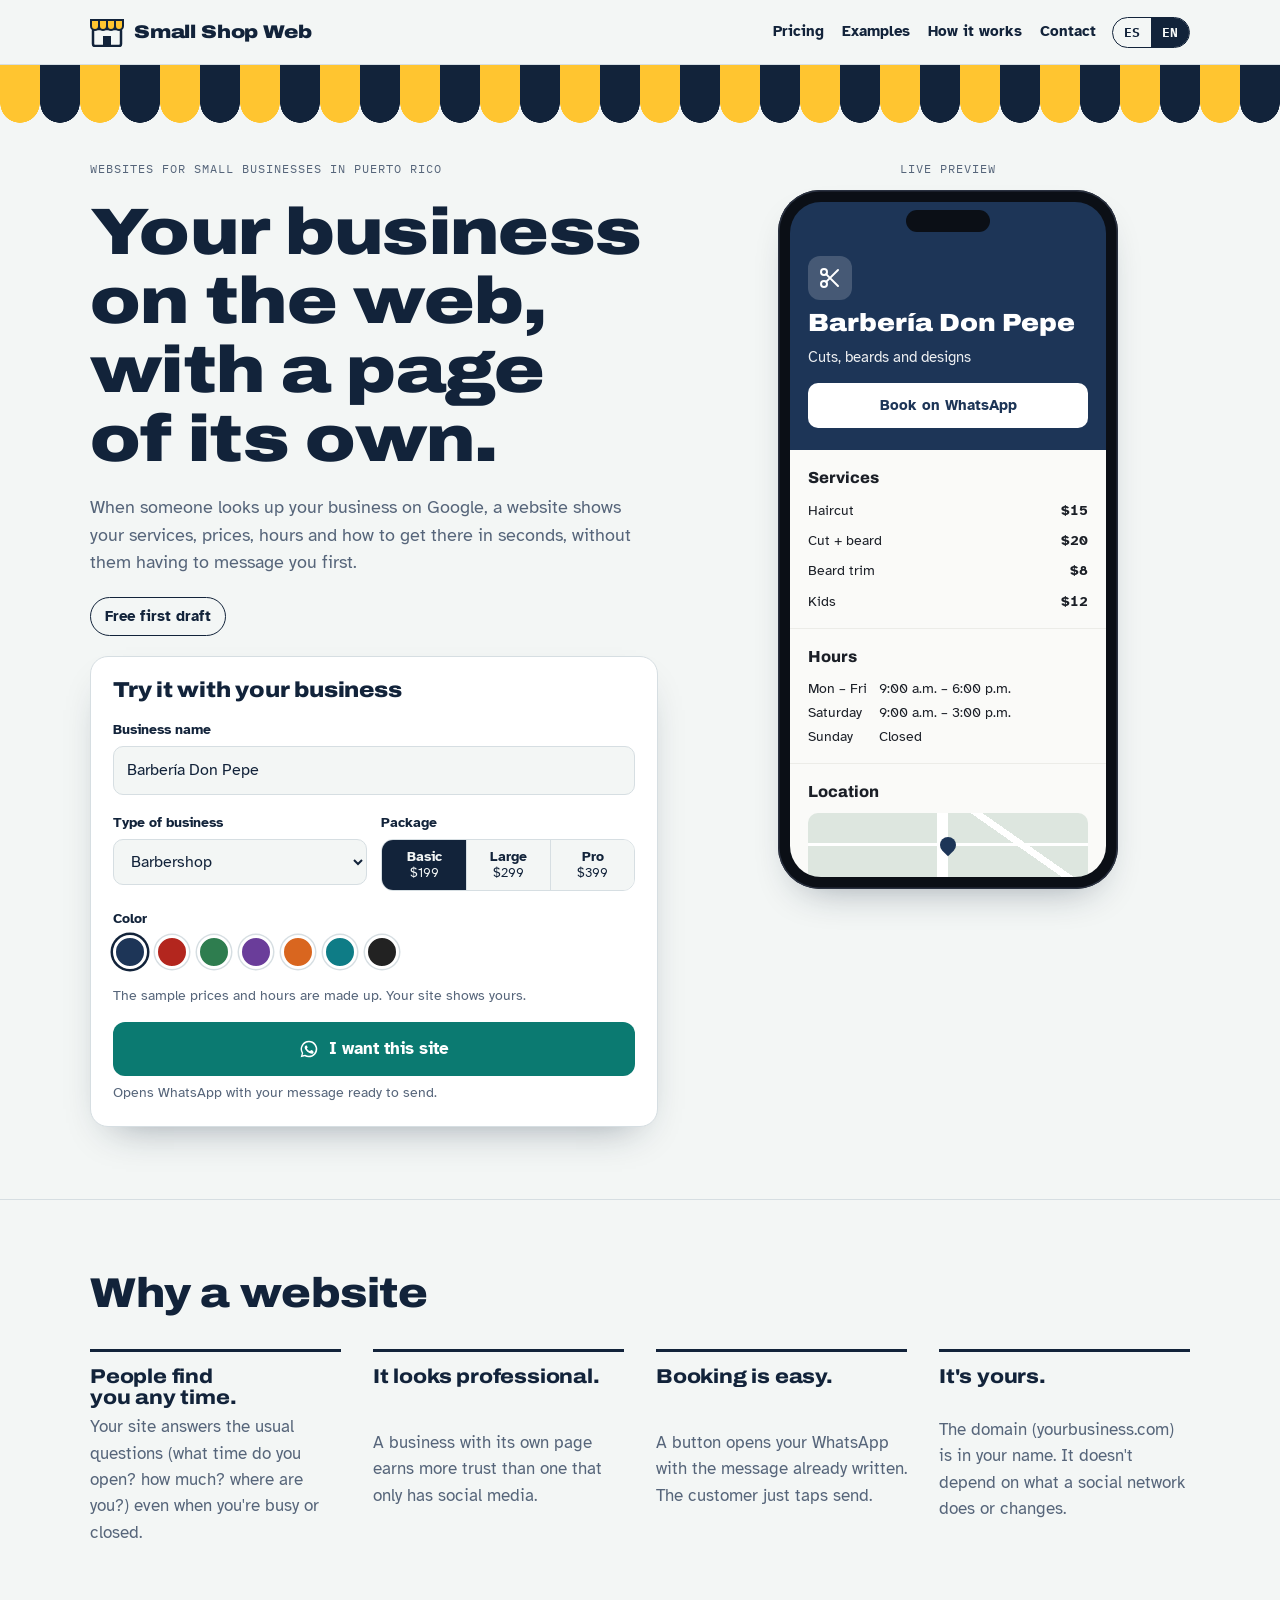
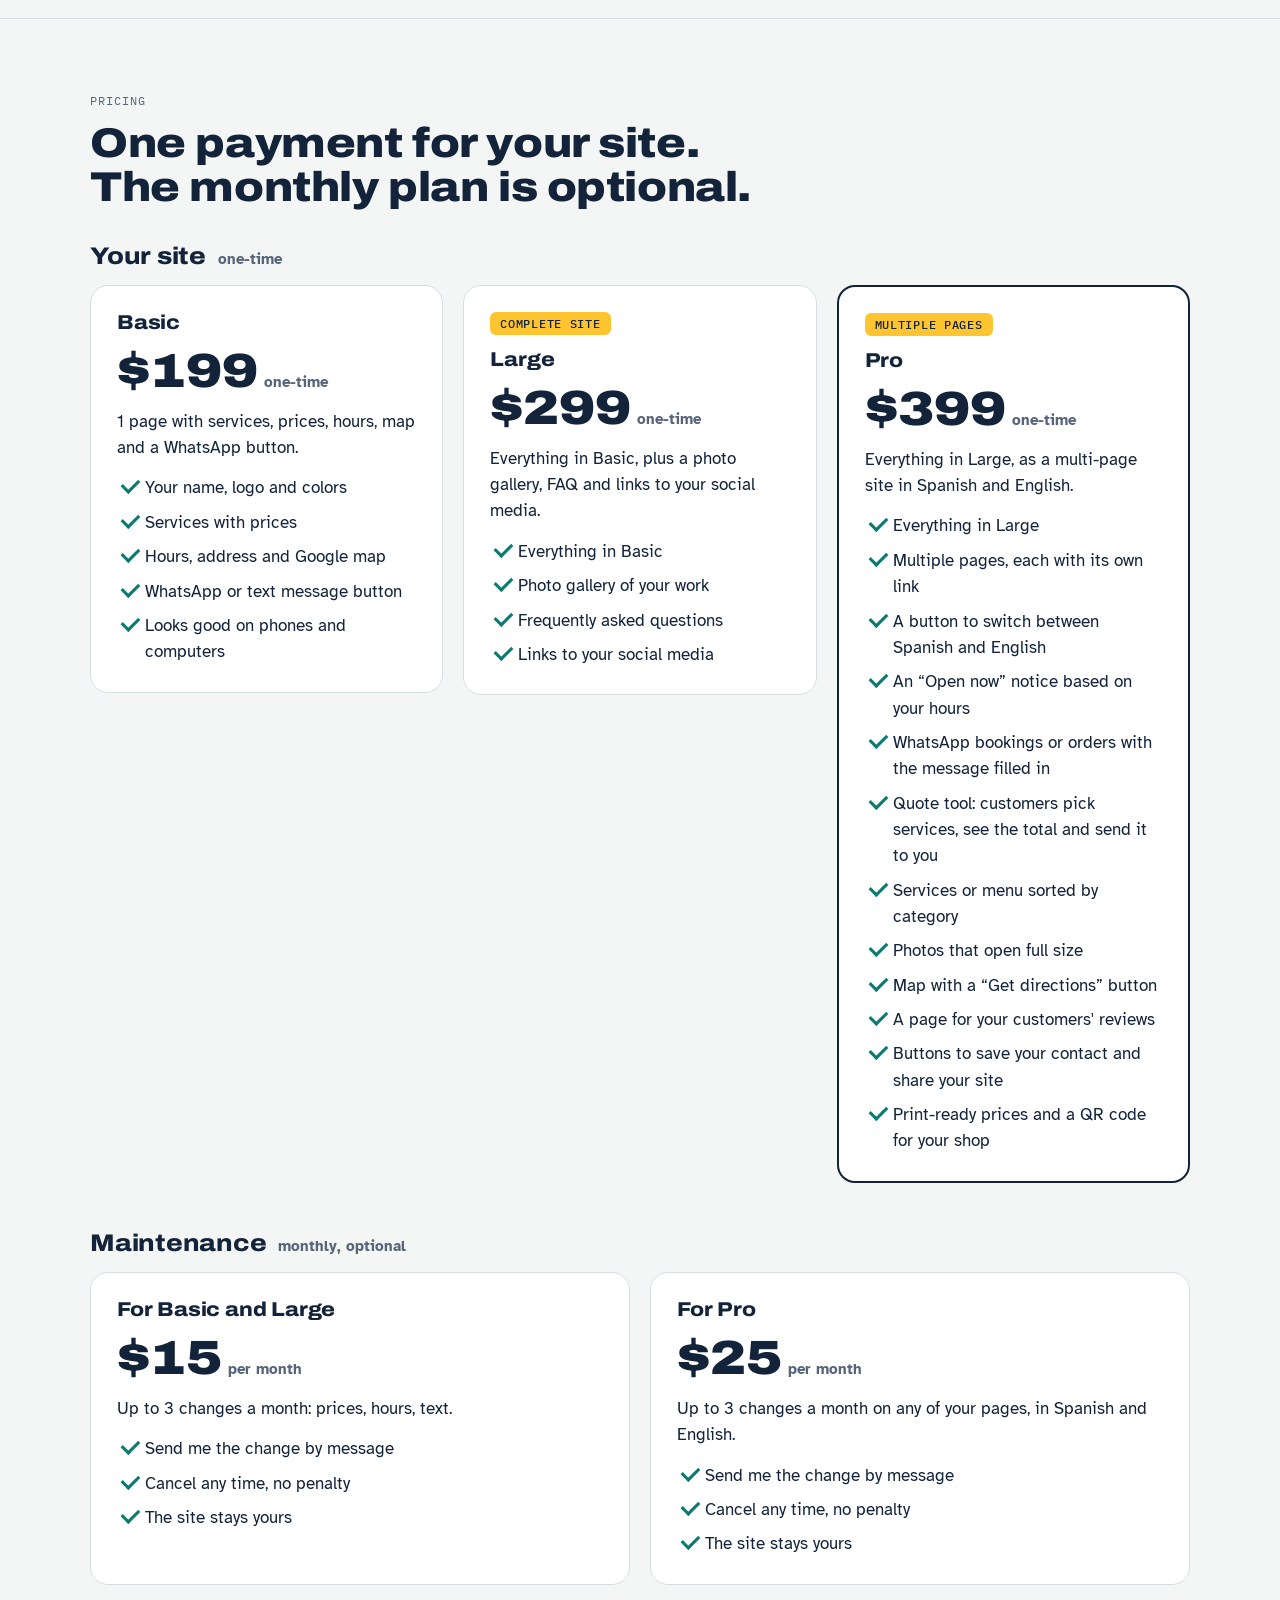
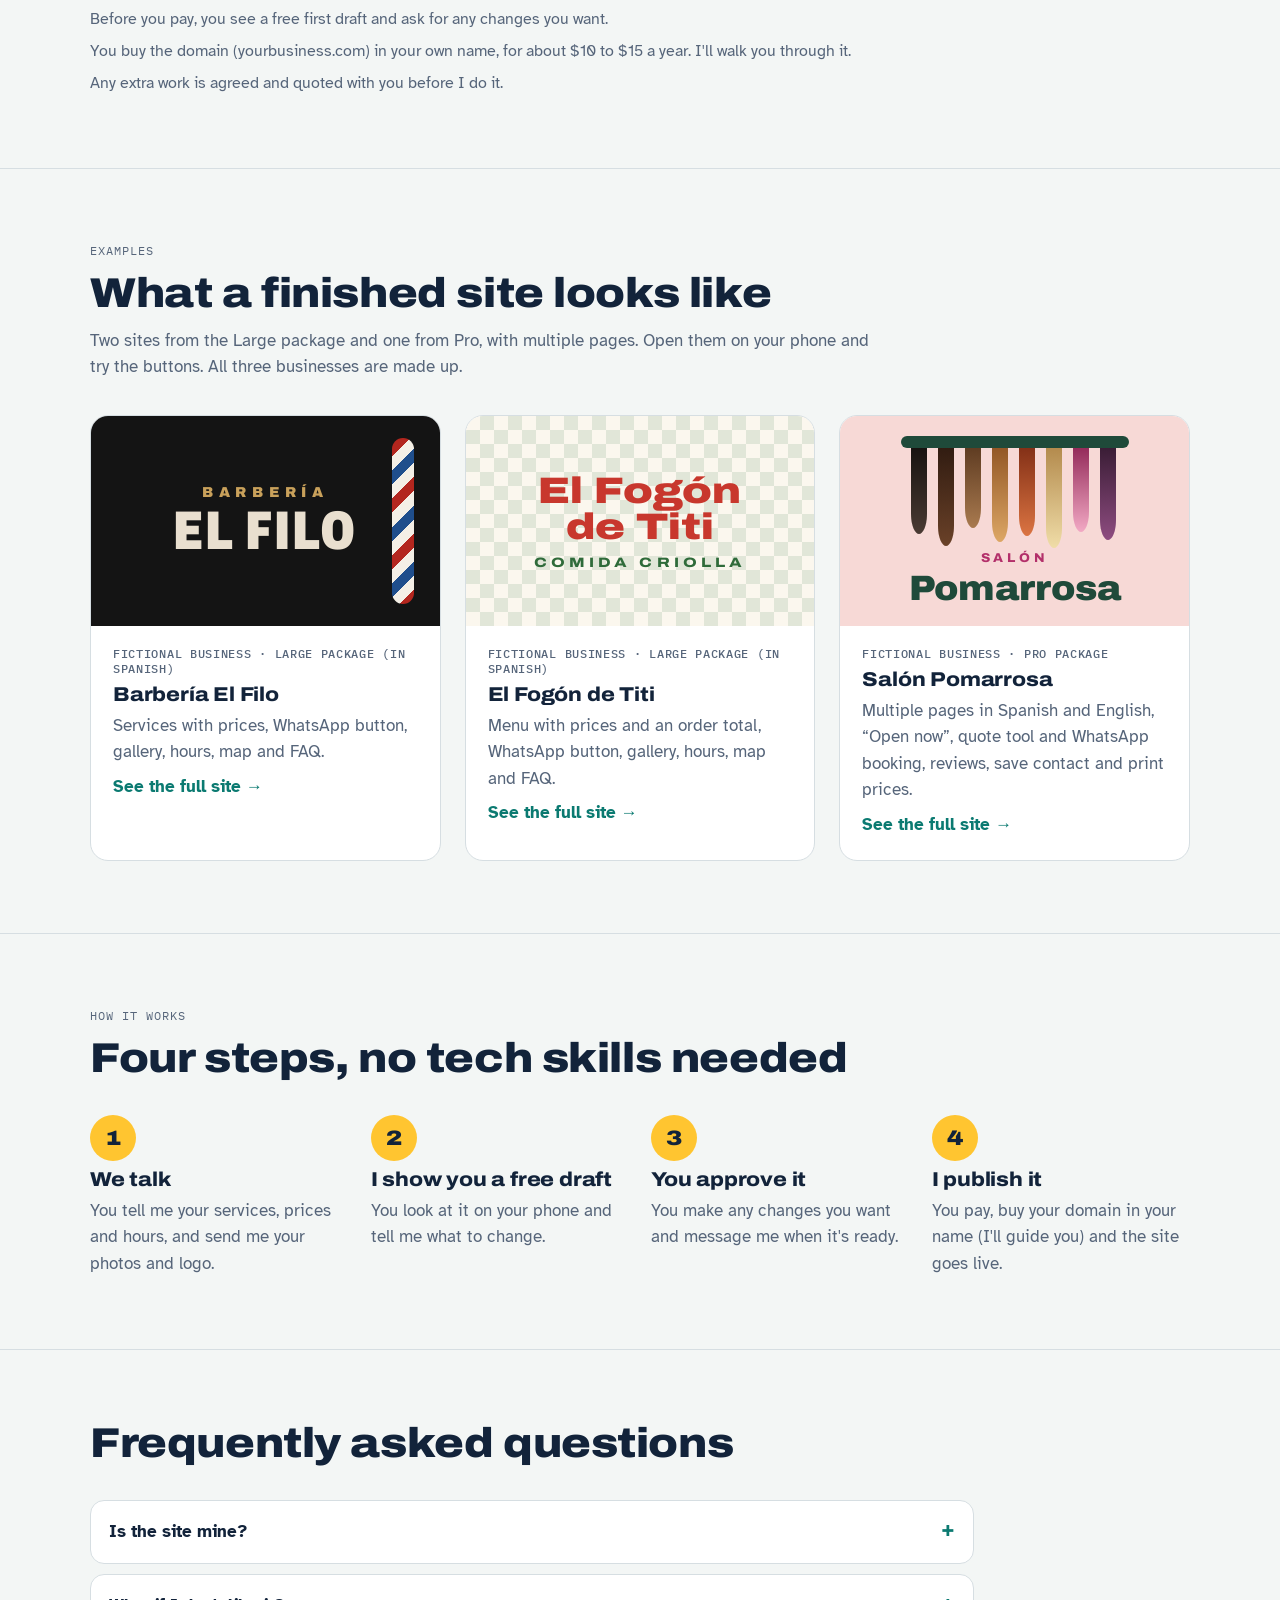
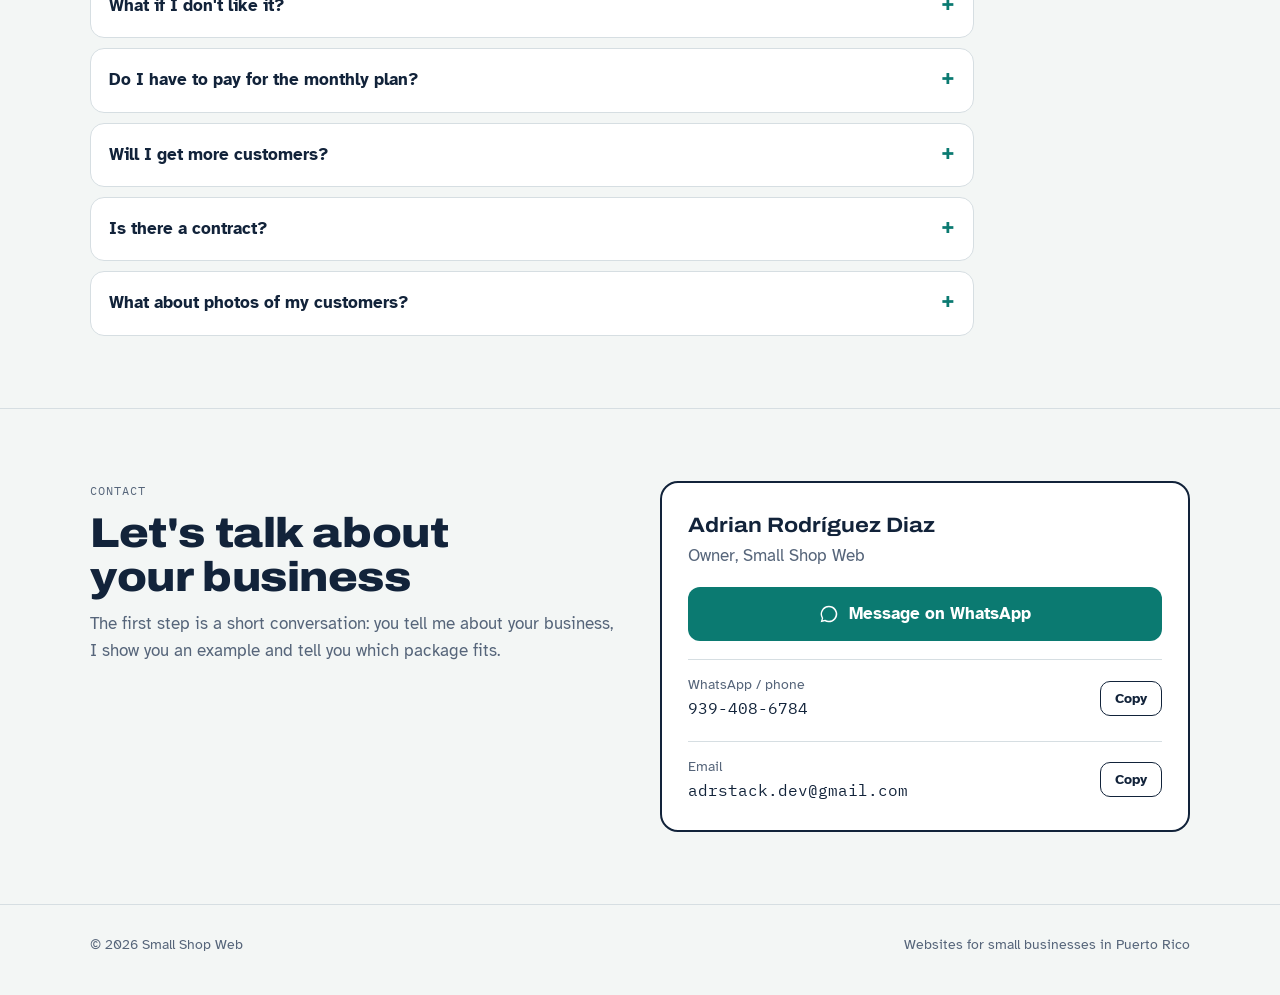
==== commit 82bec458: "Prices: Básico $199, Grande $299, Pro $399 Co-Authored-By: Claude Opus 5.5 <noreply@anthropic.com> C" ====
--- a/index.html
+++ b/index.html
@@ -321,9 +321,9 @@
             <div class="field">
               <span class="lbl" id="b-pkg-l" data-i18n="b.pkg">Paquete</span>
               <div class="seg" role="group" aria-labelledby="b-pkg-l">
-                <button type="button" id="pkg-basico" data-pkg="basico" aria-pressed="true"><b data-i18n="pn.basico">Básico</b><span>$200</span></button>
-                <button type="button" id="pkg-grande" data-pkg="grande" aria-pressed="false"><b data-i18n="pn.grande">Grande</b><span>$300</span></button>
-                <button type="button" id="pkg-pro" data-pkg="pro" aria-pressed="false"><b data-i18n="pn.pro">Pro</b><span>$400</span></button>
+                <button type="button" id="pkg-basico" data-pkg="basico" aria-pressed="true"><b data-i18n="pn.basico">Básico</b><span>$199</span></button>
+                <button type="button" id="pkg-grande" data-pkg="grande" aria-pressed="false"><b data-i18n="pn.grande">Grande</b><span>$299</span></button>
+                <button type="button" id="pkg-pro" data-pkg="pro" aria-pressed="false"><b data-i18n="pn.pro">Pro</b><span>$399</span></button>
               </div>
             </div>
           </div>
@@ -333,7 +333,7 @@
           </div>
           <p class="note" data-i18n="b.note">Los precios y el horario del ejemplo son inventados. En tu sitio van los tuyos.</p>
           <div class="cta-row">
-            <a class="cta" id="b-cta" href="https://wa.me/19394086784" target="_blank" rel="noopener">
+            <a class="cta" id="b-cta" href="#contacto" target="_blank" rel="noopener">
               <svg width="20" height="20" viewBox="0 0 24 24" aria-hidden="true"><path fill="currentColor" d="M12 2a10 10 0 0 0-8.6 15.1L2 22l5-1.3A10 10 0 1 0 12 2zm0 18.2c-1.6 0-3.1-.4-4.4-1.2l-.3-.2-3 .8.8-2.9-.2-.3A8.2 8.2 0 1 1 12 20.2zm4.5-6.1c-.2-.1-1.5-.7-1.7-.8s-.4-.1-.6.1-.7.8-.8 1-.3.2-.5.1a6.7 6.7 0 0 1-3.3-2.9c-.2-.4.2-.4.7-1.3.1-.2 0-.3 0-.4l-.8-1.8c-.2-.5-.4-.4-.6-.4h-.5a1 1 0 0 0-.7.3 3 3 0 0 0-.9 2.2 5.2 5.2 0 0 0 1.1 2.7 11.9 11.9 0 0 0 4.6 4c1.7.7 2.4.8 3.2.7.5-.1 1.5-.6 1.7-1.2s.2-1.1.2-1.2-.2-.2-.5-.3z"/></svg>
               <span data-i18n="b.cta">Quiero este sitio</span>
             </a>
@@ -373,7 +373,7 @@
       <div class="board">
         <article class="plan">
           <h3 data-i18n="pn.basico">Básico</h3>
-          <div class="price">$200<small data-i18n="p.once">pago único</small></div>
+          <div class="price">$199<small data-i18n="p.once">pago único</small></div>
           <p data-i18n="p.basic">1 página con servicios, precios, horario, mapa y botón de WhatsApp.</p>
           <ul>
             <li data-i18n="p.b1">Tu nombre, tu logo y tus colores</li>
@@ -386,7 +386,7 @@
         <article class="plan">
           <span class="tag" data-i18n="p.full">Sitio completo</span>
           <h3 data-i18n="pn.grande">Grande</h3>
-          <div class="price">$300<small data-i18n="p.once">pago único</small></div>
+          <div class="price">$299<small data-i18n="p.once">pago único</small></div>
           <p data-i18n="p.grande">Lo del Básico, más galería de fotos, preguntas frecuentes y enlaces a tus redes.</p>
           <ul>
             <li data-i18n="p.g1">Todo lo del Básico</li>
@@ -398,7 +398,7 @@
         <article class="plan feature">
           <span class="tag" data-i18n="p.proTag">Varias páginas</span>
           <h3 data-i18n="pn.pro">Pro</h3>
-          <div class="price">$400<small data-i18n="p.once">pago único</small></div>
+          <div class="price">$399<small data-i18n="p.once">pago único</small></div>
           <p data-i18n="p.pro">Lo del Grande, en un sitio de varias páginas y en español e inglés.</p>
           <ul>
             <li data-i18n="p.p1">Todo lo del Grande</li>
@@ -549,17 +549,17 @@
       </div>
       <div class="card-contact">
         <div class="who"><b>Adrian Rodríguez Diaz</b><span data-i18n="c.role">Dueño de Small Shop Web</span></div>
-        <a class="cta" id="c-wa" href="https://wa.me/19394086784" target="_blank" rel="noopener">
+        <a class="cta" id="c-wa" href="#contacto" target="_blank" rel="noopener">
           <svg width="20" height="20" viewBox="0 0 24 24" aria-hidden="true"><path fill="currentColor" d="M12 2a10 10 0 0 0-8.6 15.1L2 22l5-1.3A10 10 0 1 0 12 2zm0 18.2c-1.6 0-3.1-.4-4.4-1.2l-.3-.2-3 .8.8-2.9-.2-.3A8.2 8.2 0 1 1 12 20.2z"/></svg>
           <span data-i18n="c.wa">Escribir por WhatsApp</span>
         </a>
         <div class="line">
-          <div><span class="k" data-i18n="c.phone">WhatsApp / teléfono</span><span class="v"><a href="tel:+19394086784">939-408-6784</a></span></div>
-          <button type="button" class="copy" data-copy="939-408-6784" data-i18n="c.copy">Copiar</button>
+          <div><span class="k" data-i18n="c.phone">WhatsApp / teléfono</span><span class="v"><a id="c-tel" href="#contacto">…</a></span></div>
+          <button type="button" class="copy" id="cp-tel" data-i18n="c.copy">Copiar</button>
         </div>
         <div class="line">
-          <div><span class="k" data-i18n="c.email">Correo</span><span class="v"><a href="mailto:adrstack.dev@gmail.com">adrstack.dev@gmail.com</a></span></div>
-          <button type="button" class="copy" data-copy="adrstack.dev@gmail.com" data-i18n="c.copy">Copiar</button>
+          <div><span class="k" data-i18n="c.email">Correo</span><span class="v"><a id="c-mail" href="#contacto">…</a></span></div>
+          <button type="button" class="copy" id="cp-mail" data-i18n="c.copy">Copiar</button>
         </div>
       </div>
     </div>
@@ -575,7 +575,19 @@
 
 <script>
 (function () {
-  var PHONE = "19394086784";
+  // Contacto: no va en texto plano en el HTML para que los bots que rastrean correos y teléfonos no lo recojan.
+  // Se arma aquí al cargar la página (guardado al revés y en base64).
+  var dec = function (s) { return atob(s).split("").reverse().join(""); };
+  var PHONE = dec("NDg3NjgwNDkzOTE=");
+  var MAIL = dec("bW9jLmxpYW1nQHZlZC5rY2F0c3JkYQ==");
+  var PHONE_FMT = PHONE.slice(1, 4) + "-" + PHONE.slice(4, 7) + "-" + PHONE.slice(7);
+  (function () {
+    var tel = document.getElementById("c-tel"), mail = document.getElementById("c-mail");
+    tel.href = "tel:+" + PHONE; tel.textContent = PHONE_FMT;
+    mail.href = "mailto:" + MAIL; mail.textContent = MAIL;
+    document.getElementById("cp-tel").setAttribute("data-copy", PHONE_FMT);
+    document.getElementById("cp-mail").setAttribute("data-copy", MAIL);
+  })();
   var T = {
     es: {
       "nav.prices": "Precios", "nav.examples": "Ejemplos", "nav.how": "Cómo funciona", "nav.contact": "Contacto",
@@ -596,7 +608,7 @@
       "p.title": "Un solo pago por tu sitio. El plan mensual es opcional.", "p.once": "pago único", "p.month": "al mes",
       "p.basic": "1 página con servicios, precios, horario, mapa y botón de WhatsApp.",
       "p.b1": "Tu nombre, tu logo y tus colores", "p.b2": "Servicios con sus precios", "p.b3": "Horario, dirección y mapa de Google", "p.b4": "Botón de WhatsApp o mensaje de texto", "p.b5": "Se ve bien en el teléfono y en la computadora",
-      "pn.basico": "Básico", "pn.grande": "Grande", "pn.pro": "Pro", "pn.msg.basico": "Básico ($200)", "pn.msg.grande": "Grande ($300)", "pn.msg.pro": "Pro ($400)",
+      "pn.basico": "Básico", "pn.grande": "Grande", "pn.pro": "Pro", "pn.msg.basico": "Básico ($199)", "pn.msg.grande": "Grande ($299)", "pn.msg.pro": "Pro ($399)",
       "p.siteH": "Tu sitio", "p.proTag": "Varias páginas", "p.pro": "Lo del Grande, en un sitio de varias páginas y en español e inglés.",
       "p.p1": "Todo lo del Grande", "p.p2": "Varias páginas, cada una con su propio link", "p.p3": "Botón para cambiar entre español e inglés",
       "p.p4": "Aviso de “Abierto ahora” según tu horario", "p.p5": "Citas o pedidos por WhatsApp con el mensaje armado",
@@ -659,7 +671,7 @@
       "p.title": "One payment for your site. The monthly plan is optional.", "p.once": "one-time", "p.month": "per month",
       "p.basic": "1 page with services, prices, hours, map and a WhatsApp button.",
       "p.b1": "Your name, logo and colors", "p.b2": "Services with prices", "p.b3": "Hours, address and Google map", "p.b4": "WhatsApp or text message button", "p.b5": "Looks good on phones and computers",
-      "pn.basico": "Basic", "pn.grande": "Large", "pn.pro": "Pro", "pn.msg.basico": "Basic ($200)", "pn.msg.grande": "Large ($300)", "pn.msg.pro": "Pro ($400)",
+      "pn.basico": "Basic", "pn.grande": "Large", "pn.pro": "Pro", "pn.msg.basico": "Basic ($199)", "pn.msg.grande": "Large ($299)", "pn.msg.pro": "Pro ($399)",
       "p.siteH": "Your site", "p.proTag": "Multiple pages", "p.pro": "Everything in Large, as a multi-page site in Spanish and English.",
       "p.p1": "Everything in Large", "p.p2": "Multiple pages, each with its own link", "p.p3": "A button to switch between Spanish and English",
       "p.p4": "An “Open now” notice based on your hours", "p.p5": "WhatsApp bookings or orders with the message filled in",
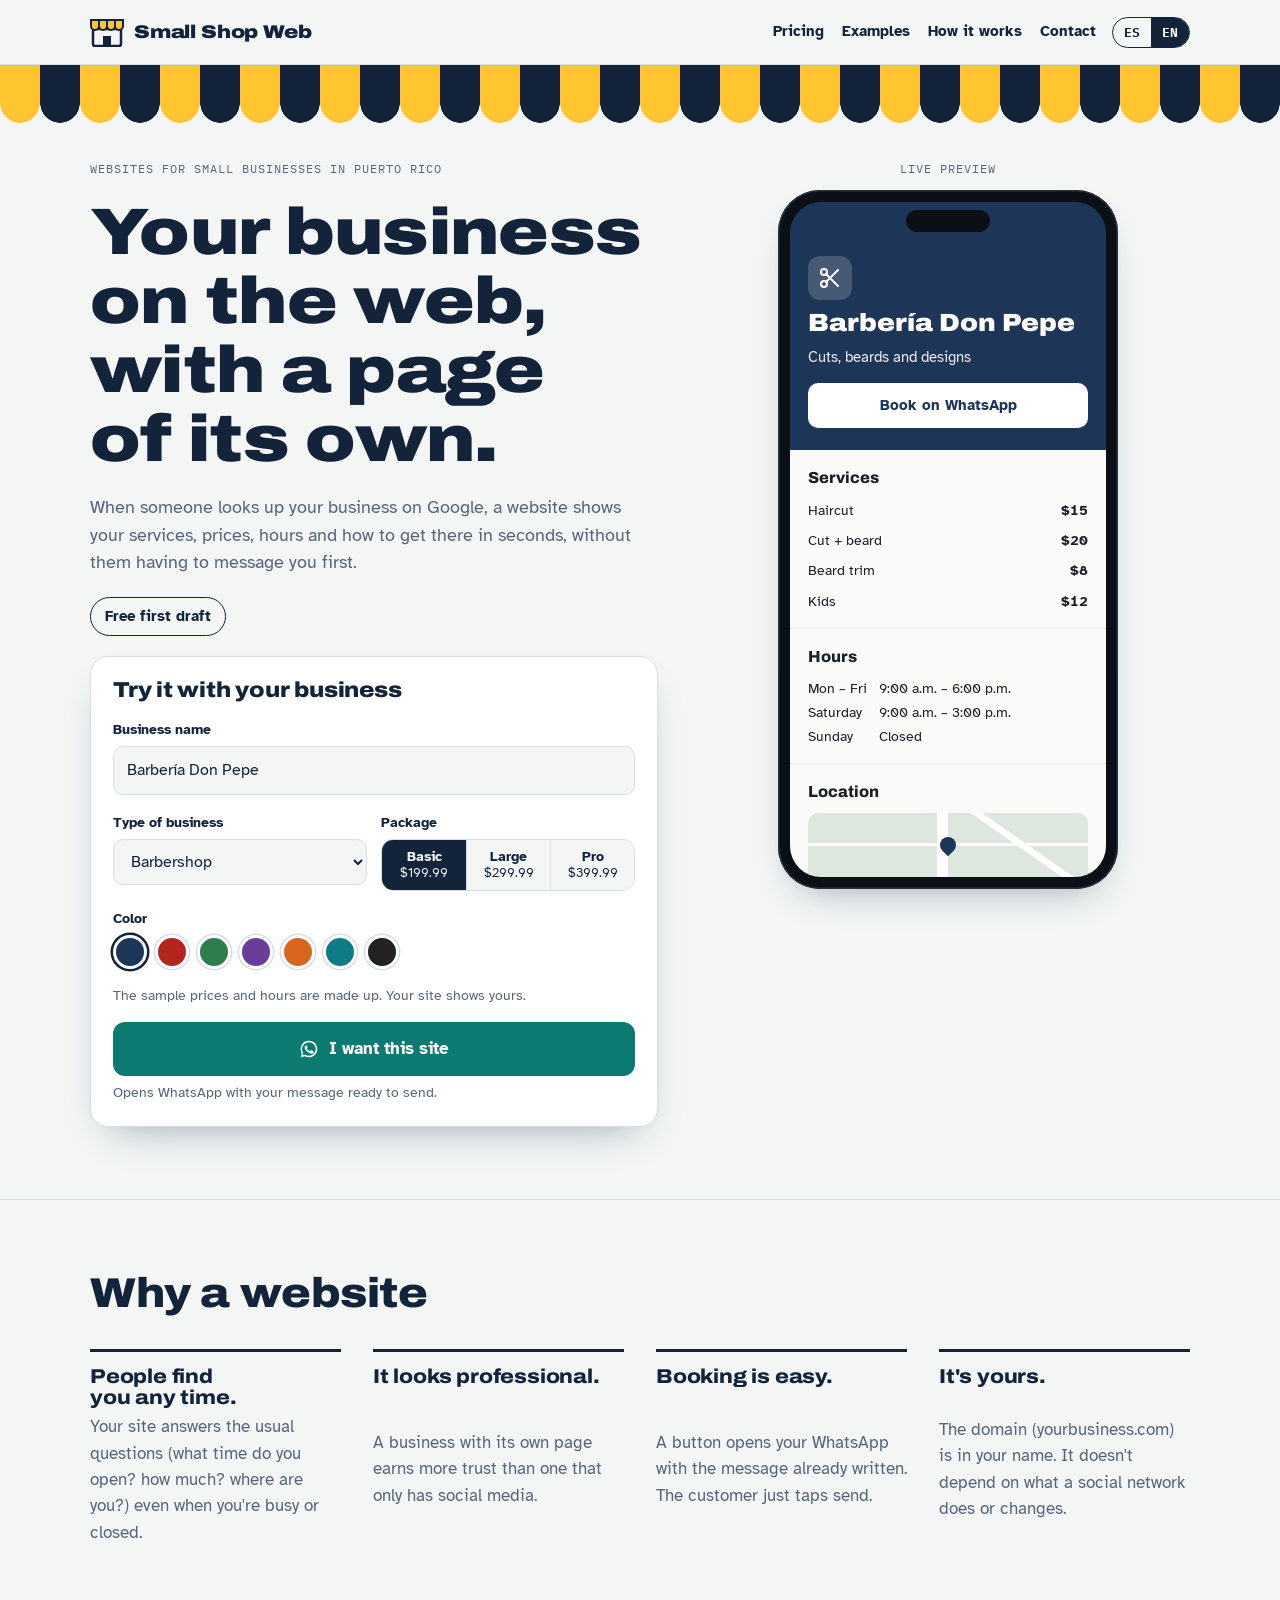
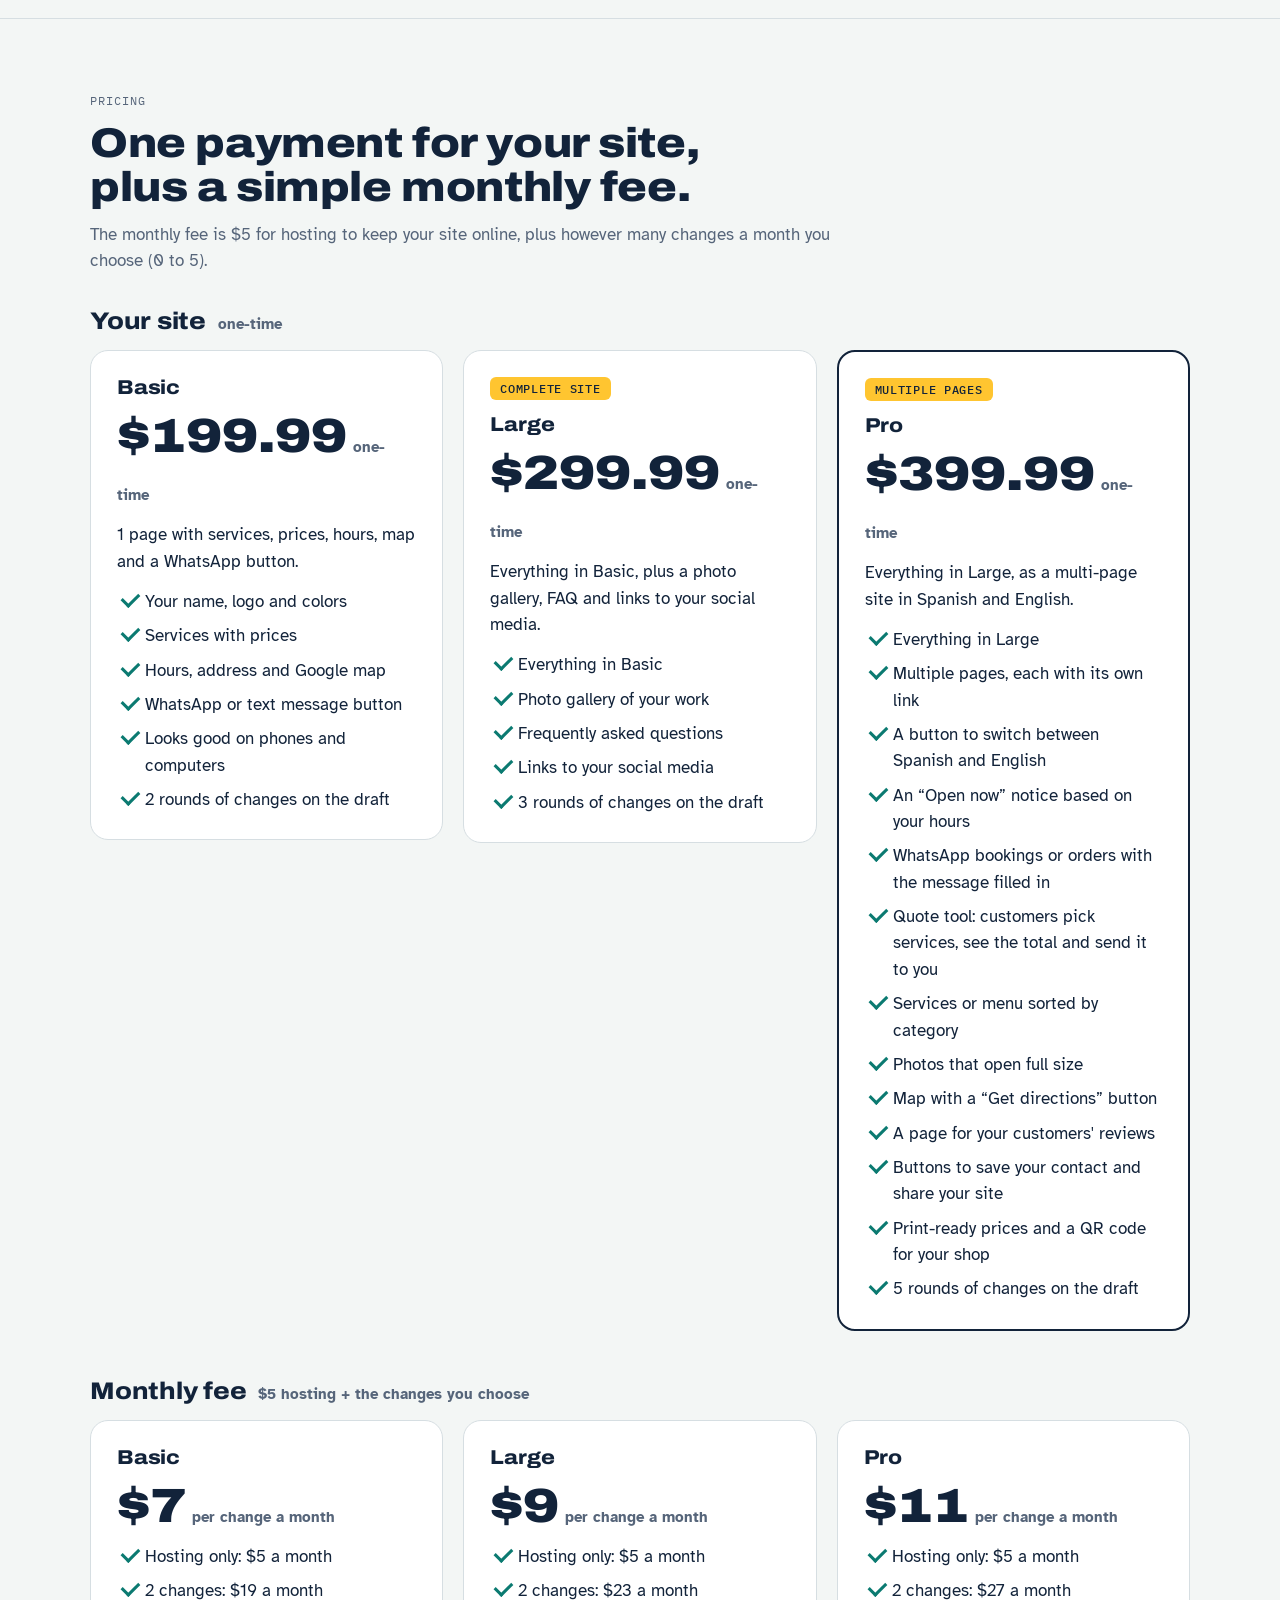
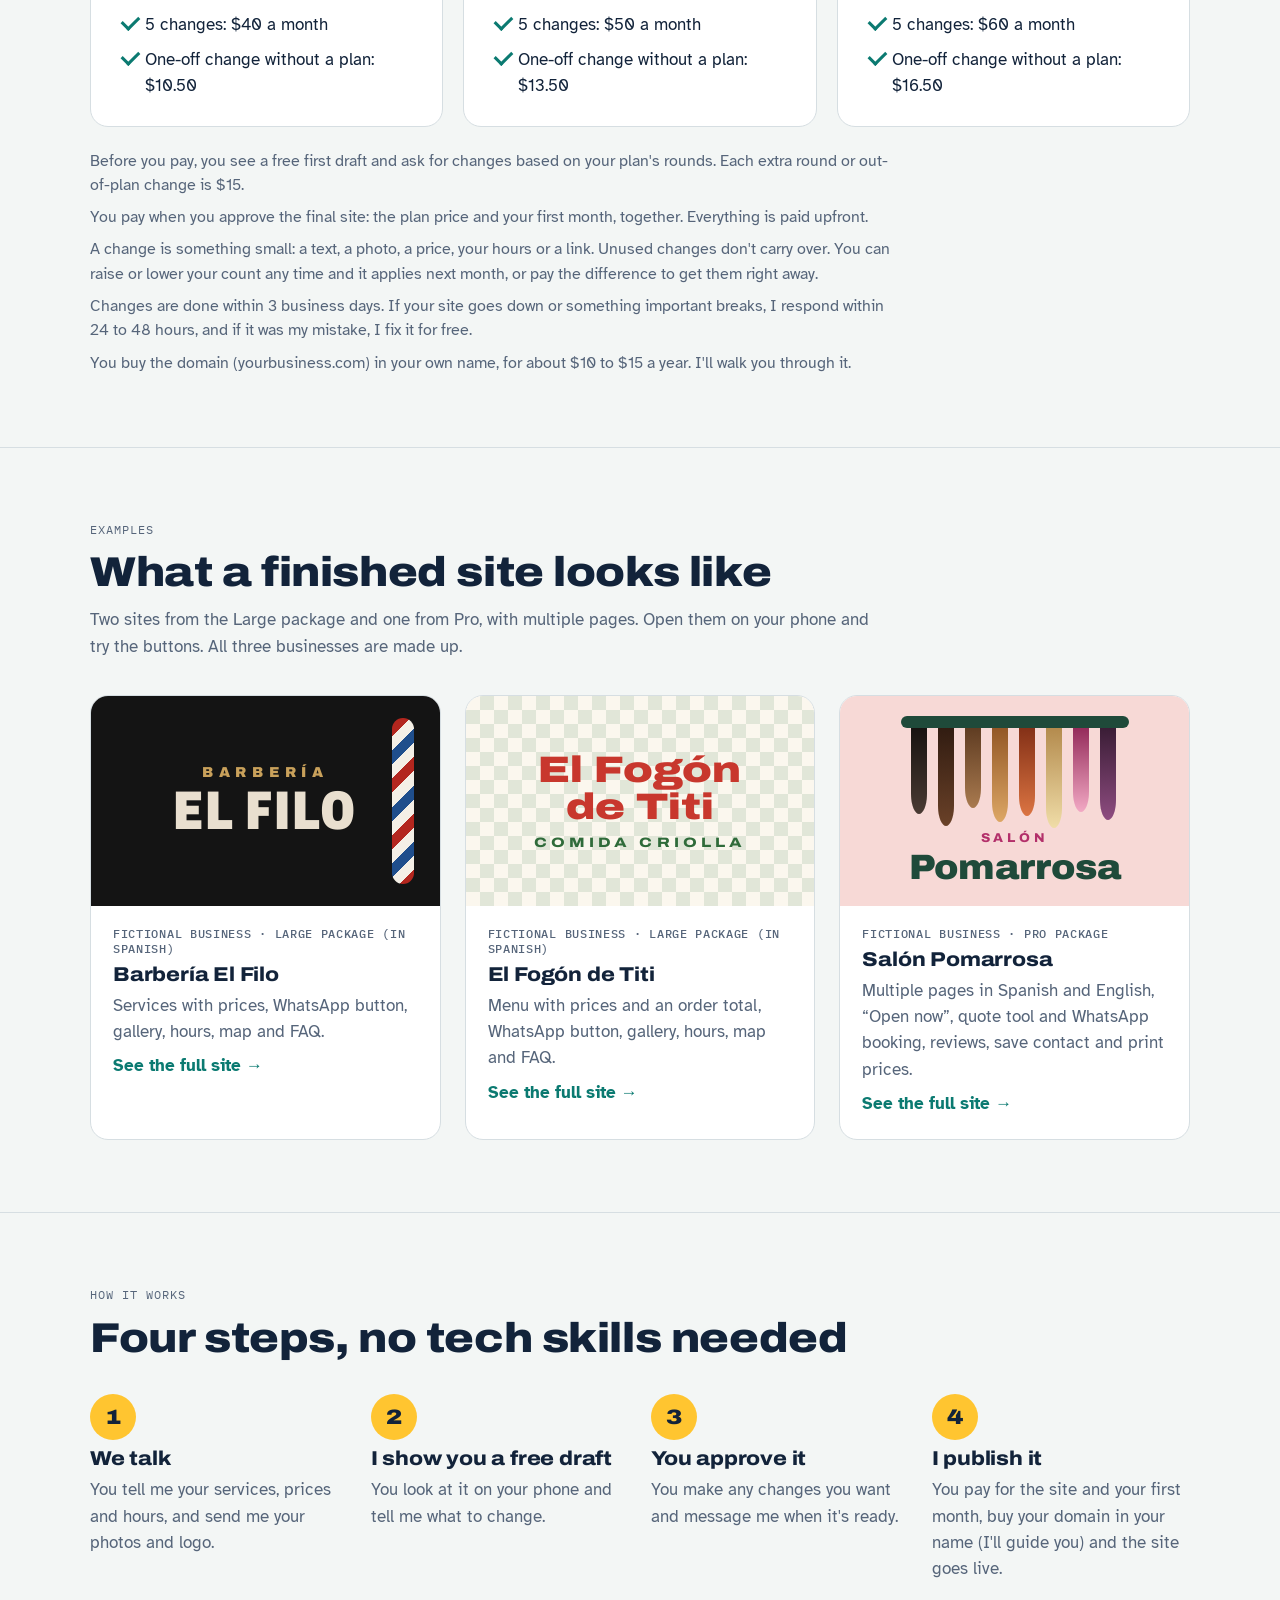
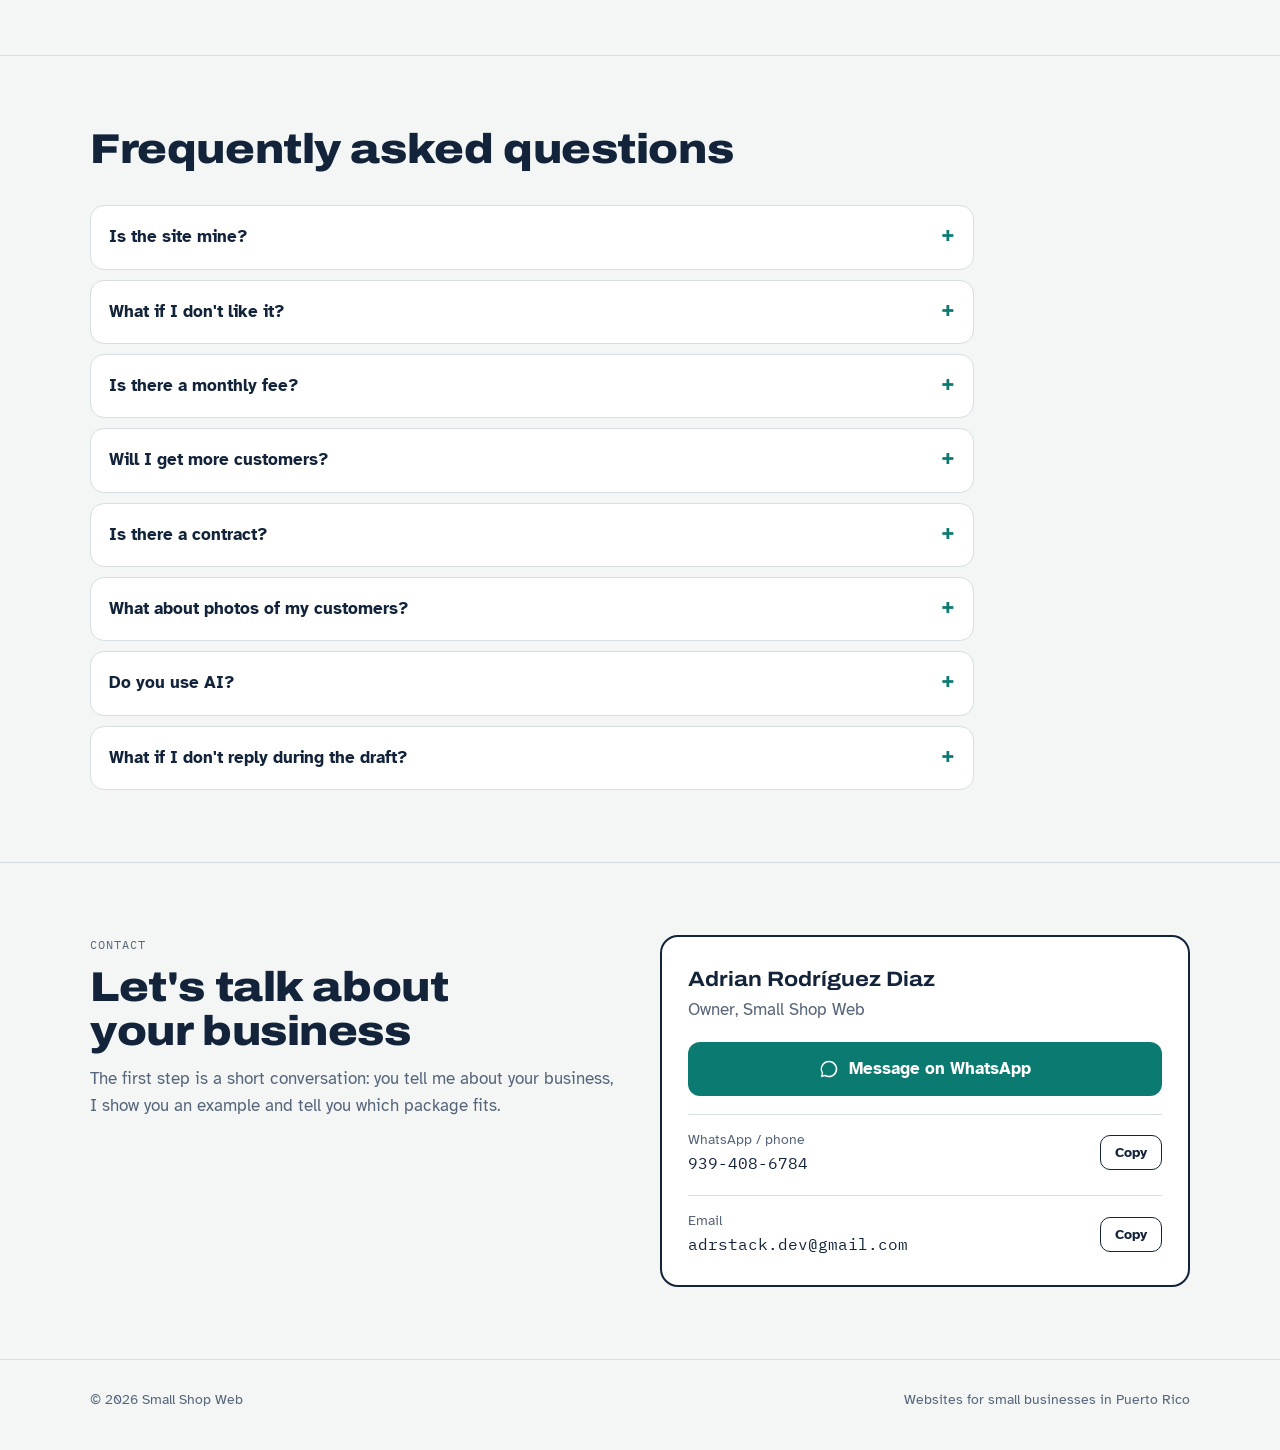
==== commit 7c53eee2: "Pricing and FAQ: match the client contract - Site prices $199.99 / $299.99 / $399.99 with 2/3/5 draf" ====
--- a/index.html
+++ b/index.html
@@ -321,9 +321,9 @@
             <div class="field">
               <span class="lbl" id="b-pkg-l" data-i18n="b.pkg">Paquete</span>
               <div class="seg" role="group" aria-labelledby="b-pkg-l">
-                <button type="button" id="pkg-basico" data-pkg="basico" aria-pressed="true"><b data-i18n="pn.basico">Básico</b><span>$199</span></button>
-                <button type="button" id="pkg-grande" data-pkg="grande" aria-pressed="false"><b data-i18n="pn.grande">Grande</b><span>$299</span></button>
-                <button type="button" id="pkg-pro" data-pkg="pro" aria-pressed="false"><b data-i18n="pn.pro">Pro</b><span>$399</span></button>
+                <button type="button" id="pkg-basico" data-pkg="basico" aria-pressed="true"><b data-i18n="pn.basico">Básico</b><span>$199.99</span></button>
+                <button type="button" id="pkg-grande" data-pkg="grande" aria-pressed="false"><b data-i18n="pn.grande">Grande</b><span>$299.99</span></button>
+                <button type="button" id="pkg-pro" data-pkg="pro" aria-pressed="false"><b data-i18n="pn.pro">Pro</b><span>$399.99</span></button>
               </div>
             </div>
           </div>
@@ -367,13 +367,14 @@
     <div class="wrap">
       <div class="head">
         <span class="eyebrow" data-i18n="nav.prices">Precios</span>
-        <h2 data-i18n="p.title">Un solo pago por tu sitio. El plan mensual es opcional.</h2>
+        <h2 data-i18n="p.title">Un solo pago por tu sitio, y una mensualidad sencilla.</h2>
+        <p data-i18n="p.lead">La mensualidad es $5 de hospedaje para mantener tu sitio en línea, más los cambios al mes que tú escojas (de 0 a 5).</p>
       </div>
       <h3 class="board-h"><span data-i18n="p.siteH">Tu sitio</span><small data-i18n="p.once">pago único</small></h3>
       <div class="board">
         <article class="plan">
           <h3 data-i18n="pn.basico">Básico</h3>
-          <div class="price">$199<small data-i18n="p.once">pago único</small></div>
+          <div class="price">$199.99<small data-i18n="p.once">pago único</small></div>
           <p data-i18n="p.basic">1 página con servicios, precios, horario, mapa y botón de WhatsApp.</p>
           <ul>
             <li data-i18n="p.b1">Tu nombre, tu logo y tus colores</li>
@@ -381,24 +382,26 @@
             <li data-i18n="p.b3">Horario, dirección y mapa de Google</li>
             <li data-i18n="p.b4">Botón de WhatsApp o mensaje de texto</li>
             <li data-i18n="p.b5">Se ve bien en el teléfono y en la computadora</li>
+            <li data-i18n="p.rev2">2 rondas de cambios en el borrador</li>
           </ul>
         </article>
         <article class="plan">
           <span class="tag" data-i18n="p.full">Sitio completo</span>
           <h3 data-i18n="pn.grande">Grande</h3>
-          <div class="price">$299<small data-i18n="p.once">pago único</small></div>
+          <div class="price">$299.99<small data-i18n="p.once">pago único</small></div>
           <p data-i18n="p.grande">Lo del Básico, más galería de fotos, preguntas frecuentes y enlaces a tus redes.</p>
           <ul>
             <li data-i18n="p.g1">Todo lo del Básico</li>
             <li data-i18n="p.g2">Galería de fotos de tu trabajo</li>
             <li data-i18n="p.g3">Preguntas frecuentes</li>
             <li data-i18n="p.g4">Enlaces a tus redes sociales</li>
+            <li data-i18n="p.rev3">3 rondas de cambios en el borrador</li>
           </ul>
         </article>
         <article class="plan feature">
           <span class="tag" data-i18n="p.proTag">Varias páginas</span>
           <h3 data-i18n="pn.pro">Pro</h3>
-          <div class="price">$399<small data-i18n="p.once">pago único</small></div>
+          <div class="price">$399.99<small data-i18n="p.once">pago único</small></div>
           <p data-i18n="p.pro">Lo del Grande, en un sitio de varias páginas y en español e inglés.</p>
           <ul>
             <li data-i18n="p.p1">Todo lo del Grande</li>
@@ -413,36 +416,49 @@
             <li data-i18n="p.p10">Página de reseñas de tus clientes</li>
             <li data-i18n="p.p11">Botones para guardar tu contacto y compartir tu sitio</li>
             <li data-i18n="p.p12">Precios listos para imprimir y código QR para tu negocio</li>
+            <li data-i18n="p.rev5">5 rondas de cambios en el borrador</li>
           </ul>
         </article>
       </div>
-      <h3 class="board-h"><span data-i18n="p.maintH">Mantenimiento</span><small data-i18n="p.maintSub">mensual y opcional</small></h3>
-      <div class="board maint">
+      <h3 class="board-h"><span data-i18n="p.maintH">Mensualidad</span><small data-i18n="p.maintSub">$5 de hospedaje + los cambios que escojas</small></h3>
+      <div class="board">
         <article class="plan">
-          <h3 data-i18n="p.maintA">Para Básico y Grande</h3>
-          <div class="price">$15<small data-i18n="p.month">al mes</small></div>
-          <p data-i18n="p.maintd">Hasta 3 cambios al mes: precios, horario, textos.</p>
+          <h3 data-i18n="pn.basico">Básico</h3>
+          <div class="price">$7<small data-i18n="p.perChange">por cambio al mes</small></div>
           <ul>
-            <li data-i18n="p.m1">Me mandas el cambio por mensaje</li>
-            <li data-i18n="p.m2">Lo cancelas cuando quieras, sin penalidad</li>
-            <li data-i18n="p.m3">El sitio sigue siendo tuyo</li>
+            <li data-i18n="p.exB0">Solo hospedaje: $5 al mes</li>
+            <li data-i18n="p.exB2">2 cambios: $19 al mes</li>
+            <li data-i18n="p.exB5">5 cambios: $40 al mes</li>
+            <li data-i18n="p.looseB">Cambio suelto sin mensualidad: $10.50</li>
           </ul>
         </article>
         <article class="plan">
-          <h3 data-i18n="p.maintB">Para Pro</h3>
-          <div class="price">$25<small data-i18n="p.month">al mes</small></div>
-          <p data-i18n="p.maintdPro">Hasta 3 cambios al mes en cualquiera de tus páginas, en español y en inglés.</p>
+          <h3 data-i18n="pn.grande">Grande</h3>
+          <div class="price">$9<small data-i18n="p.perChange">por cambio al mes</small></div>
           <ul>
-            <li data-i18n="p.m1">Me mandas el cambio por mensaje</li>
-            <li data-i18n="p.m2">Lo cancelas cuando quieras, sin penalidad</li>
-            <li data-i18n="p.m3">El sitio sigue siendo tuyo</li>
+            <li data-i18n="p.exG0">Solo hospedaje: $5 al mes</li>
+            <li data-i18n="p.exG2">2 cambios: $23 al mes</li>
+            <li data-i18n="p.exG5">5 cambios: $50 al mes</li>
+            <li data-i18n="p.looseG">Cambio suelto sin mensualidad: $13.50</li>
           </ul>
         </article>
+        <article class="plan">
+          <h3 data-i18n="pn.pro">Pro</h3>
+          <div class="price">$11<small data-i18n="p.perChange">por cambio al mes</small></div>
+          <ul>
+            <li data-i18n="p.exP0">Solo hospedaje: $5 al mes</li>
+            <li data-i18n="p.exP2">2 cambios: $27 al mes</li>
+            <li data-i18n="p.exP5">5 cambios: $60 al mes</li>
+            <li data-i18n="p.looseP">Cambio suelto sin mensualidad: $16.50</li>
+          </ul>
+        </article>
       </div>
       <div class="fine">
-        <p data-i18n="p.draft">Antes de pagar ves un primer borrador gratis y pides los cambios que quieras.</p>
+        <p data-i18n="p.draft">Antes de pagar ves un primer borrador gratis y pides cambios según las rondas de tu plan. Cada ronda extra o cambio fuera del plan cuesta $15.</p>
+        <p data-i18n="p.pay">Pagas cuando apruebas el sitio final: el precio del plan y tu primer mes, juntos. Todo se paga por adelantado.</p>
+        <p data-i18n="p.changes">Un cambio es algo pequeño: un texto, una foto, un precio, un horario o un enlace. Los cambios que no uses no pasan al mes siguiente. Puedes subir o bajar la cantidad cuando quieras y aplica el próximo mes, o pagas la diferencia para tenerlos de inmediato.</p>
+        <p data-i18n="p.speed">Los cambios se hacen en 3 días laborables. Si tu sitio se cae o algo principal no funciona, lo atiendo en 24 a 48 horas, y si fue error mío, lo arreglo gratis.</p>
         <p data-i18n="p.domain">El dominio (tunegocio.com) lo compras tú, a tu nombre, por unos $10 a $15 al año. Yo te guío.</p>
-        <p data-i18n="p.extra">Cualquier trabajo extra se acuerda y se cotiza contigo antes de hacerlo.</p>
       </div>
     </div>
   </section>
@@ -519,7 +535,7 @@
         <li><h3 data-i18n="how.1t">Conversamos</h3><p data-i18n="how.1">Me dices tus servicios, precios y horario, y me das tus fotos y tu logo.</p></li>
         <li><h3 data-i18n="how.2t">Te muestro un borrador gratis</h3><p data-i18n="how.2">Lo ves en tu teléfono y me dices qué cambiar.</p></li>
         <li><h3 data-i18n="how.3t">Lo apruebas</h3><p data-i18n="how.3">Haces los cambios que quieras y me dices por mensaje cuándo está listo.</p></li>
-        <li><h3 data-i18n="how.4t">Lo publico</h3><p data-i18n="how.4">Pagas, compras tu dominio a tu nombre (yo te guío) y el sitio queda en línea.</p></li>
+        <li><h3 data-i18n="how.4t">Lo publico</h3><p data-i18n="how.4">Pagas el sitio y tu primer mes, compras tu dominio a tu nombre (yo te guío) y el sitio queda en línea.</p></li>
       </ol>
     </div>
   </section>
@@ -530,12 +546,14 @@
         <h2 data-i18n="faq.title">Preguntas frecuentes</h2>
       </div>
       <div class="faq">
-        <details><summary data-i18n="faq.1q">¿El sitio es mío?</summary><p data-i18n="faq.1a">Sí. El dominio y las cuentas quedan a tu nombre, y cuando pagas el sitio completo es tuyo.</p></details>
+        <details><summary data-i18n="faq.1q">¿El sitio es mío?</summary><p data-i18n="faq.1a">Tu dominio, tus textos, fotos, logo y marca son tuyos. El código del sitio es mío y lo usas mientras tengas la mensualidad. Si te vas, puedes comprar una copia de los archivos por el 25% del precio de tu plan.</p></details>
         <details><summary data-i18n="faq.2q">¿Y si no me gusta?</summary><p data-i18n="faq.2a">Hacemos los cambios que pidas antes de publicar. No se publica nada sin que tú lo apruebes.</p></details>
-        <details><summary data-i18n="faq.3q">¿Tengo que pagar el plan mensual?</summary><p data-i18n="faq.3a">No, es opcional. Si lo tomas, lo puedes cancelar cuando quieras sin penalidad y el sitio sigue siendo tuyo.</p></details>
+        <details><summary data-i18n="faq.3q">¿Tengo que pagar una mensualidad?</summary><p data-i18n="faq.3a">Sí, mínimo $5 al mes de hospedaje para que el sitio siga en línea. Los cambios al mes son opcionales. Puedes cancelar cuando quieras: el servicio termina al final del mes pagado y el sitio se desactiva, a menos que compres los archivos.</p></details>
         <details><summary data-i18n="faq.4q">¿Me aseguran más clientes?</summary><p data-i18n="faq.4a">No te prometo resultados. El sitio hace que sea más fácil encontrarte y escribirte, y eso ayuda.</p></details>
         <details><summary data-i18n="faq.5q">¿Hay contrato?</summary><p data-i18n="faq.5a">Sí, uno sencillo y en español, para que los dos sepamos qué incluye el trabajo y cuánto cuesta.</p></details>
         <details><summary data-i18n="faq.6q">¿Y las fotos de mis clientes?</summary><p data-i18n="faq.6a">Solo se publican las de personas que dijeron que sí.</p></details>
+        <details><summary data-i18n="faq.7q">¿Usas inteligencia artificial?</summary><p data-i18n="faq.7a">Sí, uso herramientas de IA para diseñar y programar más rápido. Todo lo reviso y lo ajusto yo antes de entregártelo.</p></details>
+        <details><summary data-i18n="faq.8q">¿Y si no respondo durante el borrador?</summary><p data-i18n="faq.8a">Si pasan 30 días sin respuesta, puedo borrar el borrador y cerrar el proyecto, sin costo para ninguno de los dos.</p></details>
       </div>
     </div>
   </section>
@@ -605,10 +623,12 @@
       "why.2t": "Se ve serio.", "why.2": "Un negocio con página propia da más confianza que uno que solo tiene redes.",
       "why.3t": "Pedir cita es fácil.", "why.3": "Un botón abre tu WhatsApp con el mensaje ya escrito. El cliente solo le da enviar.",
       "why.4t": "Es tuyo.", "why.4": "El dominio (tunegocio.com) queda a tu nombre. No depende de lo que haga o cambie una red social.",
-      "p.title": "Un solo pago por tu sitio. El plan mensual es opcional.", "p.once": "pago único", "p.month": "al mes",
+      "p.title": "Un solo pago por tu sitio, y una mensualidad sencilla.", "p.once": "pago único", "p.month": "al mes",
+      "p.lead": "La mensualidad es $5 de hospedaje para mantener tu sitio en línea, más los cambios al mes que tú escojas (de 0 a 5).",
+      "p.rev2": "2 rondas de cambios en el borrador", "p.rev3": "3 rondas de cambios en el borrador", "p.rev5": "5 rondas de cambios en el borrador",
       "p.basic": "1 página con servicios, precios, horario, mapa y botón de WhatsApp.",
       "p.b1": "Tu nombre, tu logo y tus colores", "p.b2": "Servicios con sus precios", "p.b3": "Horario, dirección y mapa de Google", "p.b4": "Botón de WhatsApp o mensaje de texto", "p.b5": "Se ve bien en el teléfono y en la computadora",
-      "pn.basico": "Básico", "pn.grande": "Grande", "pn.pro": "Pro", "pn.msg.basico": "Básico ($199)", "pn.msg.grande": "Grande ($299)", "pn.msg.pro": "Pro ($399)",
+      "pn.basico": "Básico", "pn.grande": "Grande", "pn.pro": "Pro", "pn.msg.basico": "Básico ($199.99)", "pn.msg.grande": "Grande ($299.99)", "pn.msg.pro": "Pro ($399.99)",
       "p.siteH": "Tu sitio", "p.proTag": "Varias páginas", "p.pro": "Lo del Grande, en un sitio de varias páginas y en español e inglés.",
       "p.p1": "Todo lo del Grande", "p.p2": "Varias páginas, cada una con su propio link", "p.p3": "Botón para cambiar entre español e inglés",
       "p.p4": "Aviso de “Abierto ahora” según tu horario", "p.p5": "Citas o pedidos por WhatsApp con el mensaje armado",
@@ -617,12 +637,15 @@
       "p.p12": "Precios listos para imprimir y código QR para tu negocio",
       "p.full": "Sitio completo", "p.grande": "Lo del Básico, más galería de fotos, preguntas frecuentes y enlaces a tus redes.",
       "p.g1": "Todo lo del Básico", "p.g2": "Galería de fotos de tu trabajo", "p.g3": "Preguntas frecuentes", "p.g4": "Enlaces a tus redes sociales",
-      "p.maintH": "Mantenimiento", "p.maintSub": "mensual y opcional", "p.maintA": "Para Básico y Grande", "p.maintB": "Para Pro",
-      "p.maintd": "Hasta 3 cambios al mes: precios, horario, textos.", "p.maintdPro": "Hasta 3 cambios al mes en cualquiera de tus páginas, en español y en inglés.",
-      "p.m1": "Me mandas el cambio por mensaje", "p.m2": "Lo cancelas cuando quieras, sin penalidad", "p.m3": "El sitio sigue siendo tuyo",
-      "p.draft": "Antes de pagar ves un primer borrador gratis y pides los cambios que quieras.",
+      "p.maintH": "Mensualidad", "p.maintSub": "$5 de hospedaje + los cambios que escojas", "p.perChange": "por cambio al mes",
+      "p.exB0": "Solo hospedaje: $5 al mes", "p.exB2": "2 cambios: $19 al mes", "p.exB5": "5 cambios: $40 al mes", "p.looseB": "Cambio suelto sin mensualidad: $10.50",
+      "p.exG0": "Solo hospedaje: $5 al mes", "p.exG2": "2 cambios: $23 al mes", "p.exG5": "5 cambios: $50 al mes", "p.looseG": "Cambio suelto sin mensualidad: $13.50",
+      "p.exP0": "Solo hospedaje: $5 al mes", "p.exP2": "2 cambios: $27 al mes", "p.exP5": "5 cambios: $60 al mes", "p.looseP": "Cambio suelto sin mensualidad: $16.50",
+      "p.draft": "Antes de pagar ves un primer borrador gratis y pides cambios según las rondas de tu plan. Cada ronda extra o cambio fuera del plan cuesta $15.",
+      "p.pay": "Pagas cuando apruebas el sitio final: el precio del plan y tu primer mes, juntos. Todo se paga por adelantado.",
+      "p.changes": "Un cambio es algo pequeño: un texto, una foto, un precio, un horario o un enlace. Los cambios que no uses no pasan al mes siguiente. Puedes subir o bajar la cantidad cuando quieras y aplica el próximo mes, o pagas la diferencia para tenerlos de inmediato.",
+      "p.speed": "Los cambios se hacen en 3 días laborables. Si tu sitio se cae o algo principal no funciona, lo atiendo en 24 a 48 horas, y si fue error mío, lo arreglo gratis.",
       "p.domain": "El dominio (tunegocio.com) lo compras tú, a tu nombre, por unos $10 a $15 al año. Yo te guío.",
-      "p.extra": "Cualquier trabajo extra se acuerda y se cotiza contigo antes de hacerlo.",
       "ex.title": "Así se ve un sitio terminado", "ex.lead": "Dos sitios del paquete Grande y uno del Pro, con varias páginas. Ábrelos en tu teléfono y prueba los botones. Los tres negocios son inventados.",
       "ex.fict": "Negocio ficticio · Paquete Grande", "ex.fictPro": "Negocio ficticio · Paquete Pro", "ex.barber": "Servicios con precios, botón de WhatsApp, galería, horario, mapa y preguntas frecuentes.",
       "ex.food": "Menú con precios y total del pedido, botón de WhatsApp, galería, horario, mapa y preguntas frecuentes.",
@@ -631,14 +654,16 @@
       "how.1t": "Conversamos", "how.1": "Me dices tus servicios, precios y horario, y me das tus fotos y tu logo.",
       "how.2t": "Te muestro un borrador gratis", "how.2": "Lo ves en tu teléfono y me dices qué cambiar.",
       "how.3t": "Lo apruebas", "how.3": "Haces los cambios que quieras y me dices por mensaje cuándo está listo.",
-      "how.4t": "Lo publico", "how.4": "Pagas, compras tu dominio a tu nombre (yo te guío) y el sitio queda en línea.",
+      "how.4t": "Lo publico", "how.4": "Pagas el sitio y tu primer mes, compras tu dominio a tu nombre (yo te guío) y el sitio queda en línea.",
       "faq.title": "Preguntas frecuentes",
-      "faq.1q": "¿El sitio es mío?", "faq.1a": "Sí. El dominio y las cuentas quedan a tu nombre, y cuando pagas el sitio completo es tuyo.",
+      "faq.1q": "¿El sitio es mío?", "faq.1a": "Tu dominio, tus textos, fotos, logo y marca son tuyos. El código del sitio es mío y lo usas mientras tengas la mensualidad. Si te vas, puedes comprar una copia de los archivos por el 25% del precio de tu plan.",
       "faq.2q": "¿Y si no me gusta?", "faq.2a": "Hacemos los cambios que pidas antes de publicar. No se publica nada sin que tú lo apruebes.",
-      "faq.3q": "¿Tengo que pagar el plan mensual?", "faq.3a": "No, es opcional. Si lo tomas, lo puedes cancelar cuando quieras sin penalidad y el sitio sigue siendo tuyo.",
+      "faq.3q": "¿Tengo que pagar una mensualidad?", "faq.3a": "Sí, mínimo $5 al mes de hospedaje para que el sitio siga en línea. Los cambios al mes son opcionales. Puedes cancelar cuando quieras: el servicio termina al final del mes pagado y el sitio se desactiva, a menos que compres los archivos.",
       "faq.4q": "¿Me aseguran más clientes?", "faq.4a": "No te prometo resultados. El sitio hace que sea más fácil encontrarte y escribirte, y eso ayuda.",
       "faq.5q": "¿Hay contrato?", "faq.5a": "Sí, uno sencillo y en español, para que los dos sepamos qué incluye el trabajo y cuánto cuesta.",
       "faq.6q": "¿Y las fotos de mis clientes?", "faq.6a": "Solo se publican las de personas que dijeron que sí.",
+      "faq.7q": "¿Usas inteligencia artificial?", "faq.7a": "Sí, uso herramientas de IA para diseñar y programar más rápido. Todo lo reviso y lo ajusto yo antes de entregártelo.",
+      "faq.8q": "¿Y si no respondo durante el borrador?", "faq.8a": "Si pasan 30 días sin respuesta, puedo borrar el borrador y cerrar el proyecto, sin costo para ninguno de los dos.",
       "c.title": "Hablemos de tu negocio", "c.lead": "El primer paso es una conversación corta: me cuentas de tu negocio, te enseño un ejemplo y te digo qué paquete te conviene.",
       "c.role": "Dueño de Small Shop Web", "c.wa": "Escribir por WhatsApp", "c.phone": "WhatsApp / teléfono", "c.email": "Correo", "c.copy": "Copiar", "c.copied": "Copiado",
       "f.tag": "Sitios web para negocios pequeños en Puerto Rico",
@@ -668,10 +693,12 @@
       "why.2t": "It looks professional.", "why.2": "A business with its own page earns more trust than one that only has social media.",
       "why.3t": "Booking is easy.", "why.3": "A button opens your WhatsApp with the message already written. The customer just taps send.",
       "why.4t": "It's yours.", "why.4": "The domain (yourbusiness.com) is in your name. It doesn't depend on what a social network does or changes.",
-      "p.title": "One payment for your site. The monthly plan is optional.", "p.once": "one-time", "p.month": "per month",
+      "p.title": "One payment for your site, plus a simple monthly fee.", "p.once": "one-time", "p.month": "per month",
+      "p.lead": "The monthly fee is $5 for hosting to keep your site online, plus however many changes a month you choose (0 to 5).",
+      "p.rev2": "2 rounds of changes on the draft", "p.rev3": "3 rounds of changes on the draft", "p.rev5": "5 rounds of changes on the draft",
       "p.basic": "1 page with services, prices, hours, map and a WhatsApp button.",
       "p.b1": "Your name, logo and colors", "p.b2": "Services with prices", "p.b3": "Hours, address and Google map", "p.b4": "WhatsApp or text message button", "p.b5": "Looks good on phones and computers",
-      "pn.basico": "Basic", "pn.grande": "Large", "pn.pro": "Pro", "pn.msg.basico": "Basic ($199)", "pn.msg.grande": "Large ($299)", "pn.msg.pro": "Pro ($399)",
+      "pn.basico": "Basic", "pn.grande": "Large", "pn.pro": "Pro", "pn.msg.basico": "Basic ($199.99)", "pn.msg.grande": "Large ($299.99)", "pn.msg.pro": "Pro ($399.99)",
       "p.siteH": "Your site", "p.proTag": "Multiple pages", "p.pro": "Everything in Large, as a multi-page site in Spanish and English.",
       "p.p1": "Everything in Large", "p.p2": "Multiple pages, each with its own link", "p.p3": "A button to switch between Spanish and English",
       "p.p4": "An “Open now” notice based on your hours", "p.p5": "WhatsApp bookings or orders with the message filled in",
@@ -680,12 +707,15 @@
       "p.p12": "Print-ready prices and a QR code for your shop",
       "p.full": "Complete site", "p.grande": "Everything in Basic, plus a photo gallery, FAQ and links to your social media.",
       "p.g1": "Everything in Basic", "p.g2": "Photo gallery of your work", "p.g3": "Frequently asked questions", "p.g4": "Links to your social media",
-      "p.maintH": "Maintenance", "p.maintSub": "monthly, optional", "p.maintA": "For Basic and Large", "p.maintB": "For Pro",
-      "p.maintd": "Up to 3 changes a month: prices, hours, text.", "p.maintdPro": "Up to 3 changes a month on any of your pages, in Spanish and English.",
-      "p.m1": "Send me the change by message", "p.m2": "Cancel any time, no penalty", "p.m3": "The site stays yours",
-      "p.draft": "Before you pay, you see a free first draft and ask for any changes you want.",
+      "p.maintH": "Monthly fee", "p.maintSub": "$5 hosting + the changes you choose", "p.perChange": "per change a month",
+      "p.exB0": "Hosting only: $5 a month", "p.exB2": "2 changes: $19 a month", "p.exB5": "5 changes: $40 a month", "p.looseB": "One-off change without a plan: $10.50",
+      "p.exG0": "Hosting only: $5 a month", "p.exG2": "2 changes: $23 a month", "p.exG5": "5 changes: $50 a month", "p.looseG": "One-off change without a plan: $13.50",
+      "p.exP0": "Hosting only: $5 a month", "p.exP2": "2 changes: $27 a month", "p.exP5": "5 changes: $60 a month", "p.looseP": "One-off change without a plan: $16.50",
+      "p.draft": "Before you pay, you see a free first draft and ask for changes based on your plan's rounds. Each extra round or out-of-plan change is $15.",
+      "p.pay": "You pay when you approve the final site: the plan price and your first month, together. Everything is paid upfront.",
+      "p.changes": "A change is something small: a text, a photo, a price, your hours or a link. Unused changes don't carry over. You can raise or lower your count any time and it applies next month, or pay the difference to get them right away.",
+      "p.speed": "Changes are done within 3 business days. If your site goes down or something important breaks, I respond within 24 to 48 hours, and if it was my mistake, I fix it for free.",
       "p.domain": "You buy the domain (yourbusiness.com) in your own name, for about $10 to $15 a year. I'll walk you through it.",
-      "p.extra": "Any extra work is agreed and quoted with you before I do it.",
       "ex.title": "What a finished site looks like", "ex.lead": "Two sites from the Large package and one from Pro, with multiple pages. Open them on your phone and try the buttons. All three businesses are made up.",
       "ex.fict": "Fictional business · Large package (in Spanish)", "ex.fictPro": "Fictional business · Pro package", "ex.barber": "Services with prices, WhatsApp button, gallery, hours, map and FAQ.",
       "ex.food": "Menu with prices and an order total, WhatsApp button, gallery, hours, map and FAQ.",
@@ -694,14 +724,16 @@
       "how.1t": "We talk", "how.1": "You tell me your services, prices and hours, and send me your photos and logo.",
       "how.2t": "I show you a free draft", "how.2": "You look at it on your phone and tell me what to change.",
       "how.3t": "You approve it", "how.3": "You make any changes you want and message me when it's ready.",
-      "how.4t": "I publish it", "how.4": "You pay, buy your domain in your name (I'll guide you) and the site goes live.",
+      "how.4t": "I publish it", "how.4": "You pay for the site and your first month, buy your domain in your name (I'll guide you) and the site goes live.",
       "faq.title": "Frequently asked questions",
-      "faq.1q": "Is the site mine?", "faq.1a": "Yes. The domain and accounts are in your name, and once you pay in full the site is yours.",
+      "faq.1q": "Is the site mine?", "faq.1a": "Your domain, text, photos, logo and brand are yours. The site's code is mine, and you use it while you have the monthly plan. If you leave, you can buy a copy of the files for 25% of your plan's price.",
       "faq.2q": "What if I don't like it?", "faq.2a": "We make the changes you ask for before publishing. Nothing goes live without your approval.",
-      "faq.3q": "Do I have to pay for the monthly plan?", "faq.3a": "No, it's optional. If you take it, you can cancel any time with no penalty and the site stays yours.",
+      "faq.3q": "Is there a monthly fee?", "faq.3a": "Yes, at least $5 a month for hosting to keep the site online. Monthly changes are optional. You can cancel any time: service ends at the end of the paid month and the site goes offline, unless you buy the files.",
       "faq.4q": "Will I get more customers?", "faq.4a": "I don't promise results. The site makes it easier for people to find you and message you, and that helps.",
       "faq.5q": "Is there a contract?", "faq.5a": "Yes, a simple one in Spanish, so we both know what the work includes and what it costs.",
       "faq.6q": "What about photos of my customers?", "faq.6a": "Only photos of people who said yes get published.",
+      "faq.7q": "Do you use AI?", "faq.7a": "Yes, I use AI tools to design and code faster. I review and adjust everything myself before handing it over.",
+      "faq.8q": "What if I don't reply during the draft?", "faq.8a": "If 30 days go by with no reply, I may delete the draft and close the project, at no cost to either of us.",
       "c.title": "Let's talk about your business", "c.lead": "The first step is a short conversation: you tell me about your business, I show you an example and tell you which package fits.",
       "c.role": "Owner, Small Shop Web", "c.wa": "Message on WhatsApp", "c.phone": "WhatsApp / phone", "c.email": "Email", "c.copy": "Copy", "c.copied": "Copied",
       "f.tag": "Websites for small businesses in Puerto Rico",
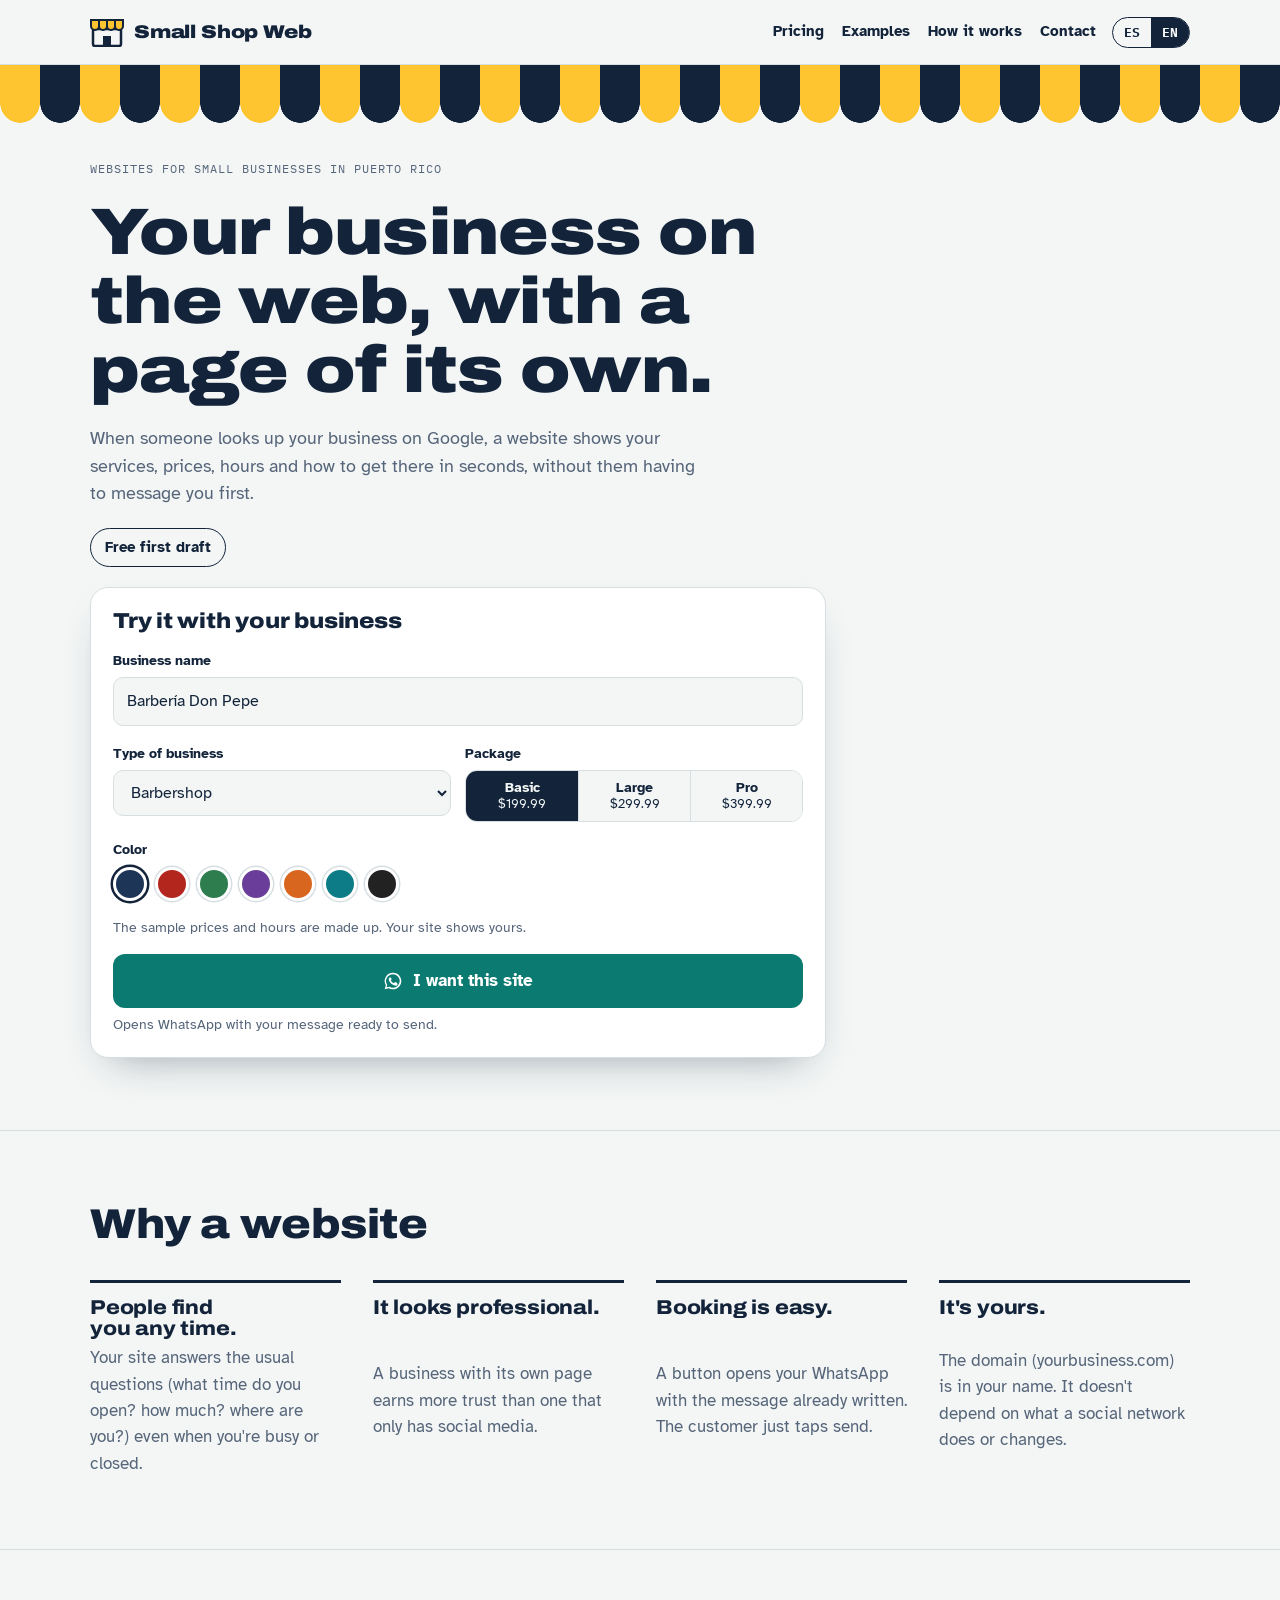
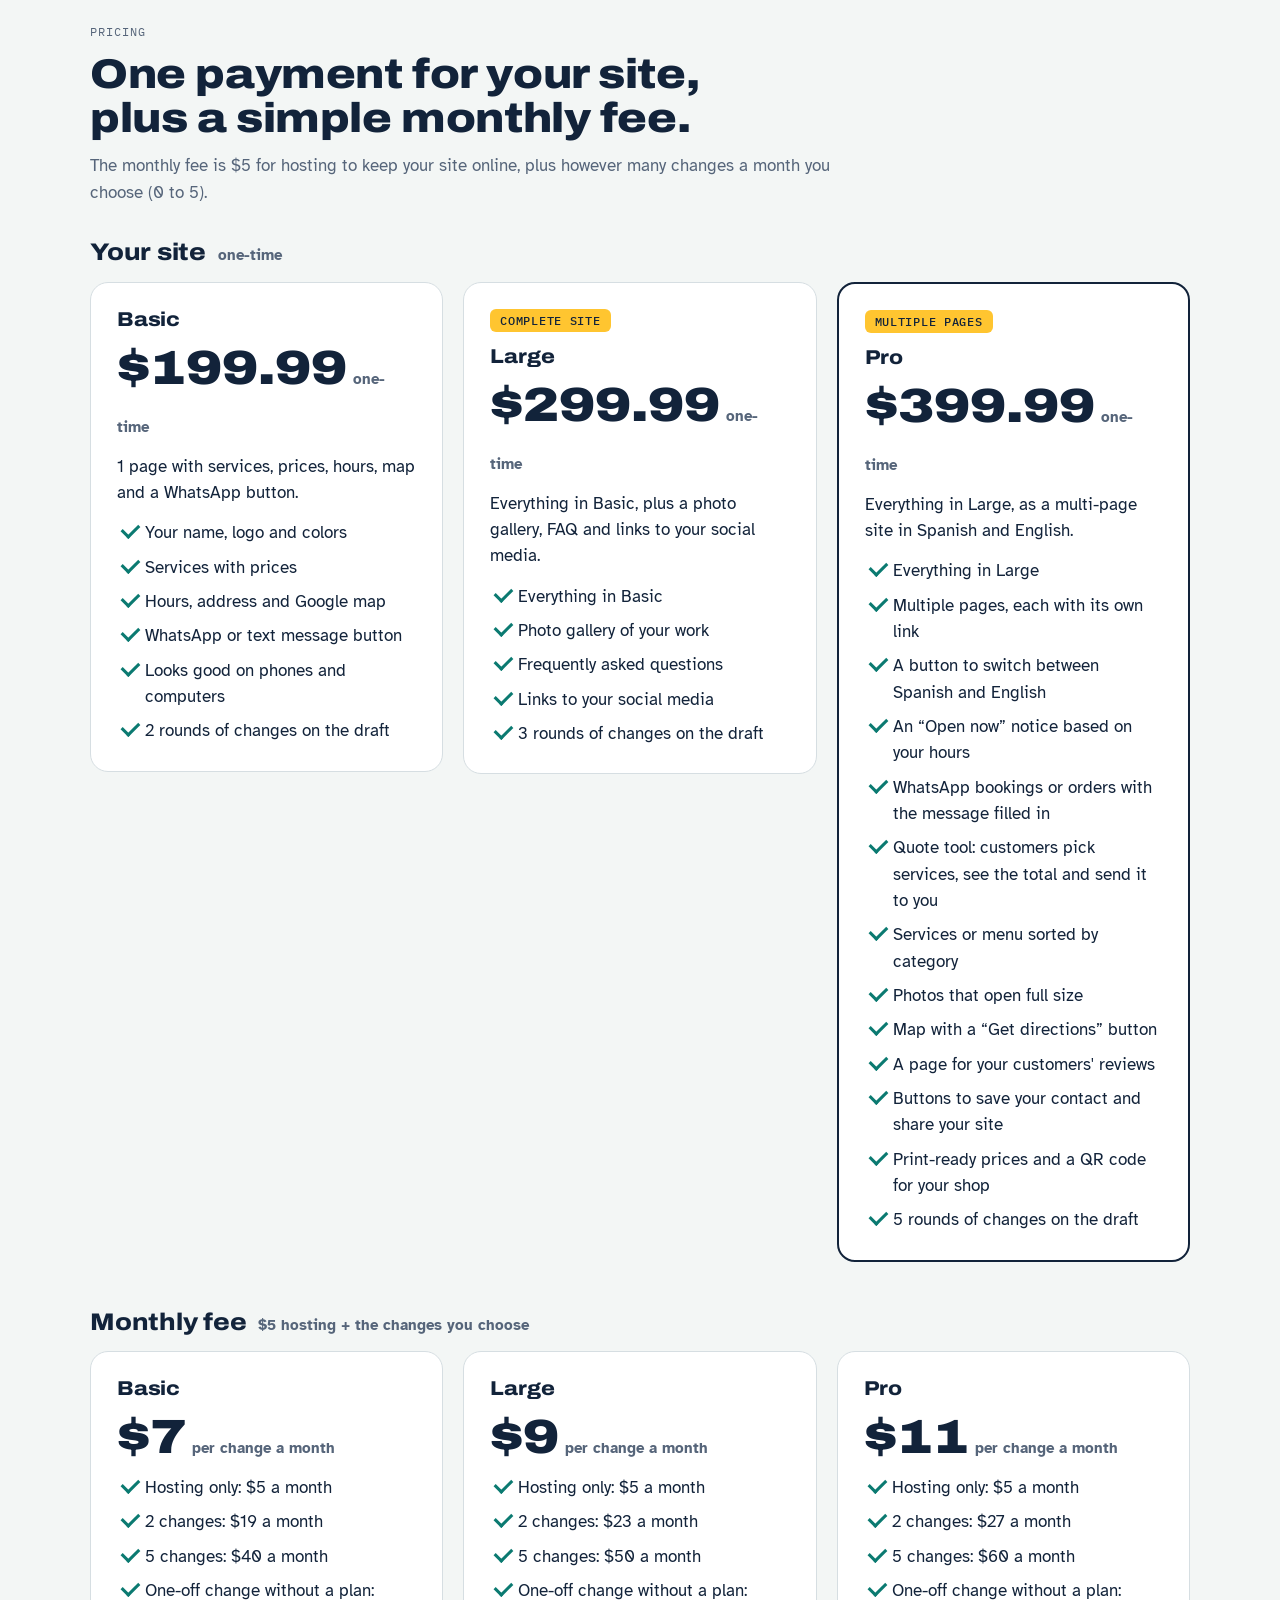
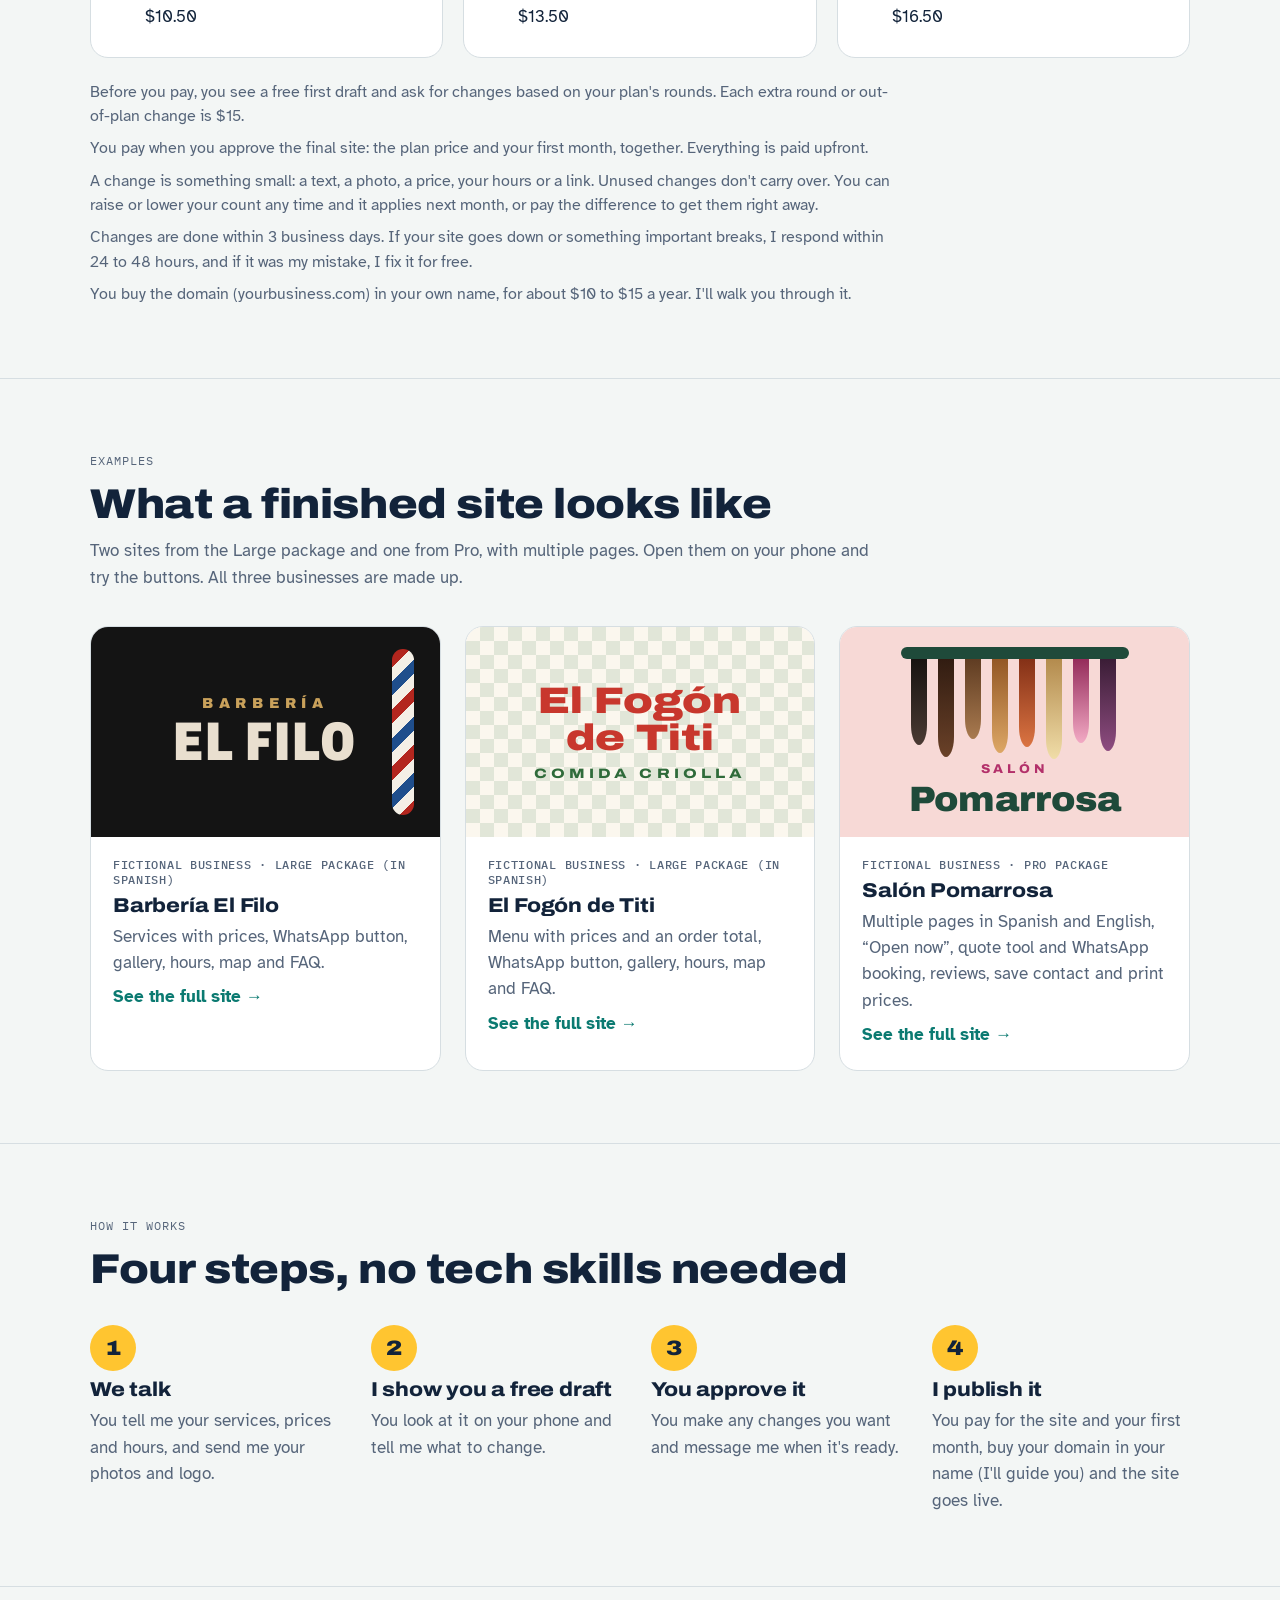
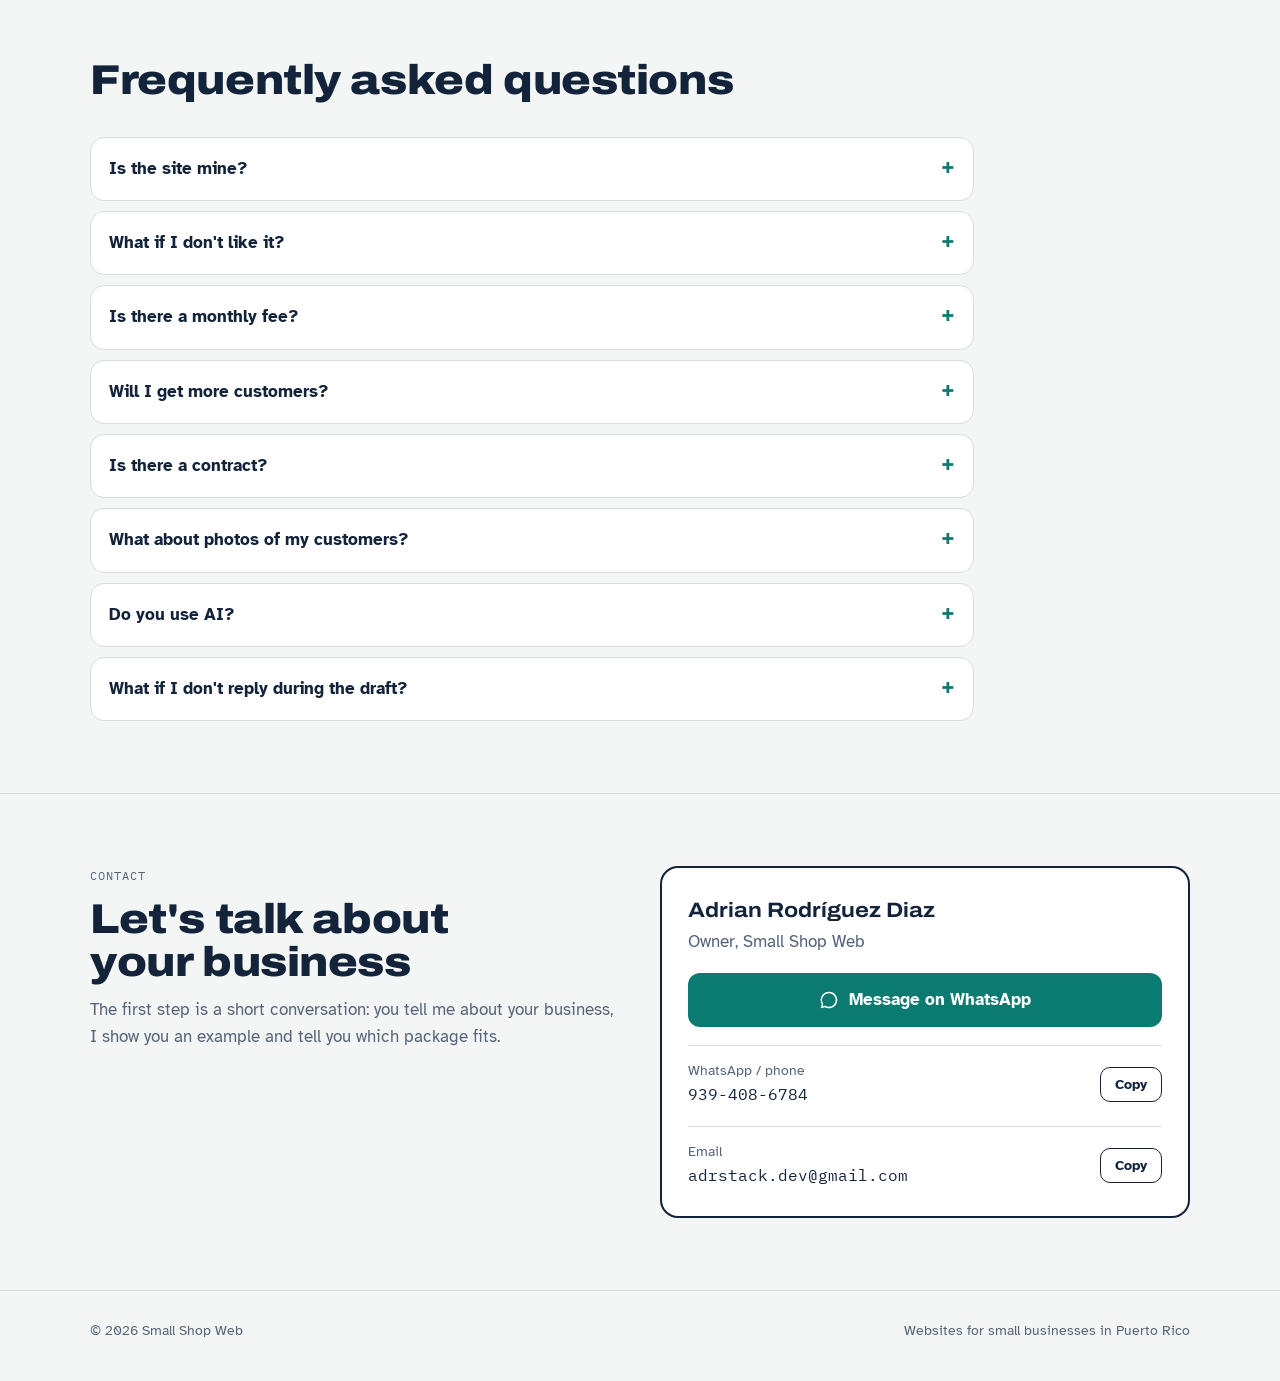
==== commit d0a42e50: "Hero: remove the phone live preview The builder form and its WhatsApp button stay; render() and the " ====
--- a/index.html
+++ b/index.html
@@ -77,7 +77,7 @@
 
 /* Hero */
 .hero { padding-block: 36px 72px; }
-.hero-grid { display: grid; grid-template-columns: minmax(0, 1.08fr) minmax(0, .92fr); gap: 48px; align-items: start; }
+.hero-grid { display: grid; grid-template-columns: minmax(0, 46rem); gap: 48px; align-items: start; }
 .hero-copy { display: grid; gap: 20px; min-width: 0; }
 .hero-copy .sub { color: var(--muted); font-size: 1.12rem; max-width: 34em; }
 .chips { display: flex; flex-wrap: wrap; gap: 10px; }
@@ -340,11 +340,6 @@
             <span class="note" data-i18n="b.ctaSub">Abre WhatsApp con tu mensaje ya escrito.</span>
           </div>
         </form>
-      </div>
-
-      <div class="window">
-        <span class="eyebrow" data-i18n="b.live">Vista previa en vivo</span>
-        <div class="phone"><div class="screen" id="screen" aria-live="polite"></div></div>
       </div>
     </div>
   </section>
@@ -842,6 +837,7 @@
     var name = nameEl.value.trim() || (state.lang === "es" ? "Tu negocio" : "Your business");
     var tag = t.tag ? pick(t.tag) : (otherEl.value.trim() || l["otro.tag"]);
     var grande = state.pkg === "grande";
+    if (!screen) { setCta(l, name); return; } // vista previa del teléfono quitada
     if (state.pkg === "pro") { screen.innerHTML = renderPro(t, c, l, name, tag); setCta(l, name); return; }
     var html = '<div class="pv-hero" style="background:' + c + '">' +
       '<div class="pv-icon">' + ICONS[t.icon] + '</div>' +
@@ -912,7 +908,7 @@
       render();
     });
   });
-  screen.addEventListener("click", function (e) {
+  if (screen) screen.addEventListener("click", function (e) {
     var tab = e.target.closest("[data-pv-page]"), add = e.target.closest("[data-pv-add]"), sel;
     if (tab) { state.page = tab.getAttribute("data-pv-page"); screen.scrollTop = 0; sel = '[data-pv-page="' + state.page + '"]'; }
     else if (add) {
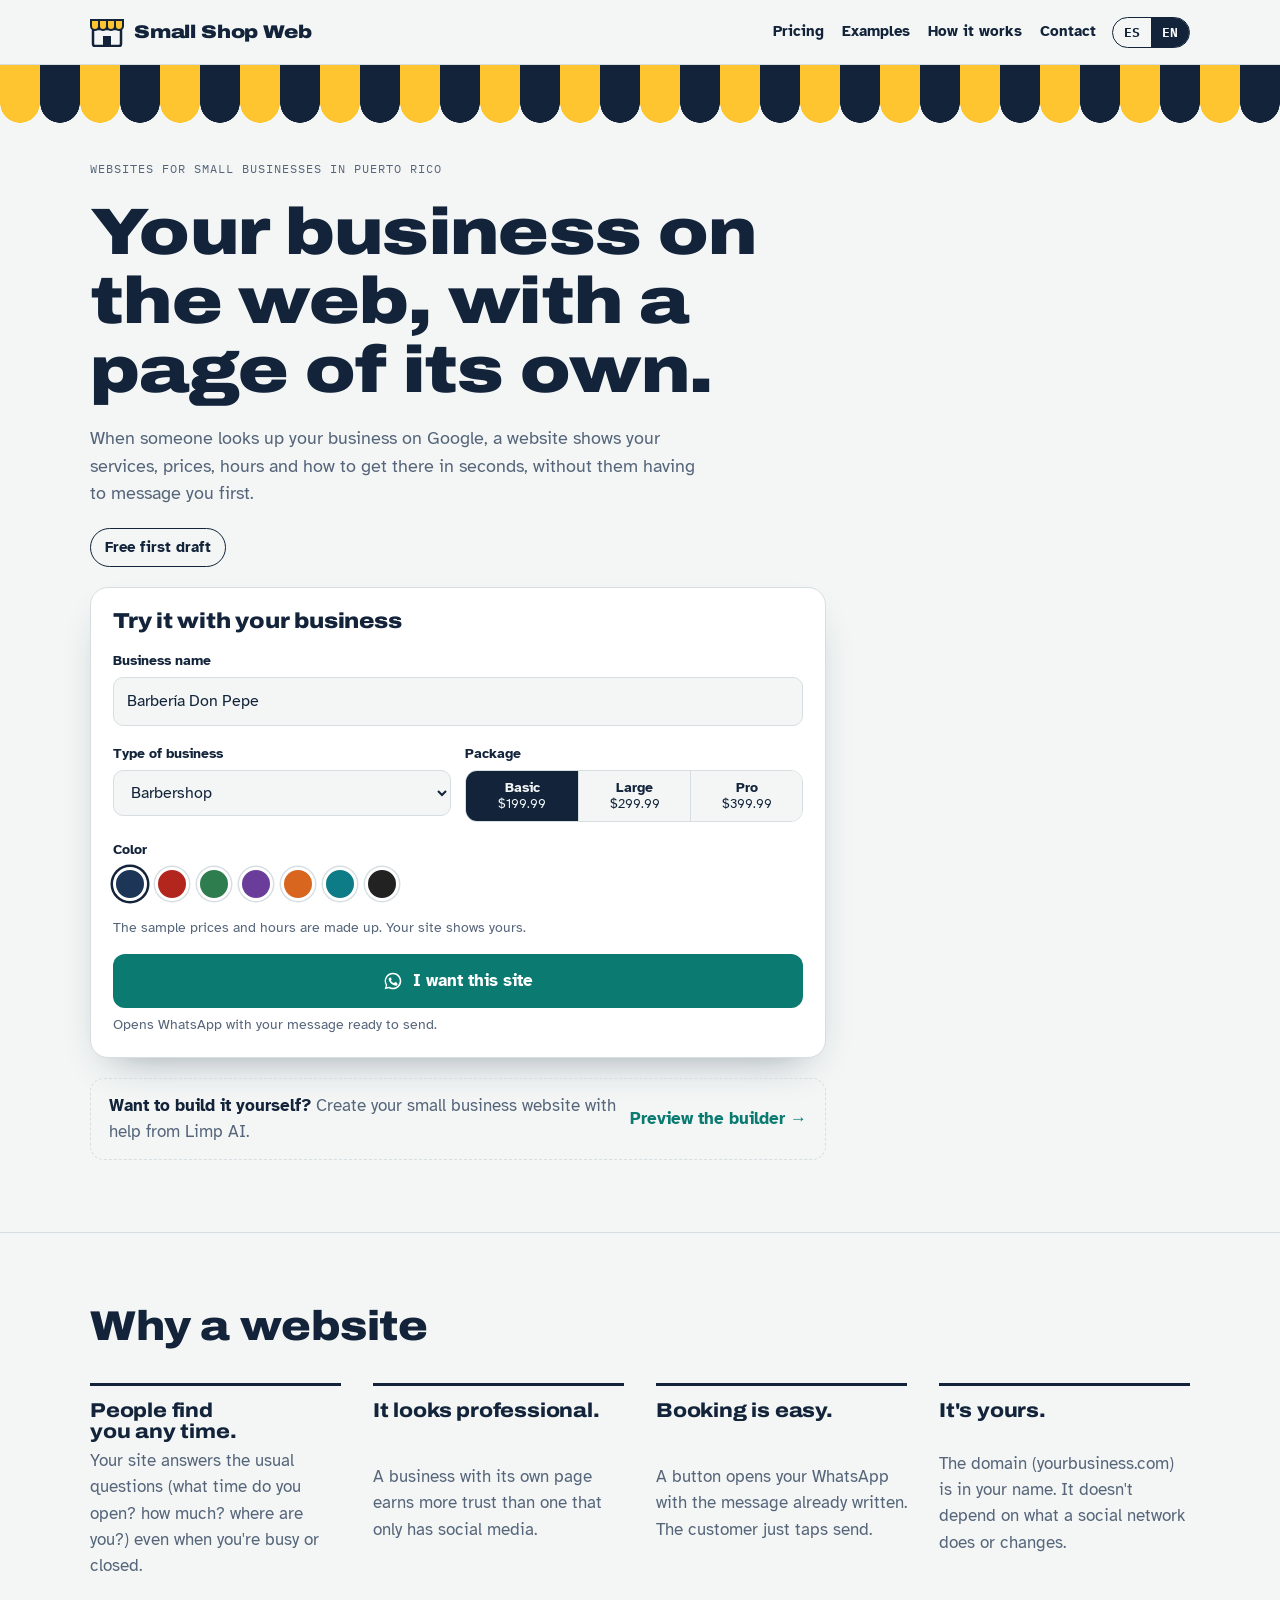
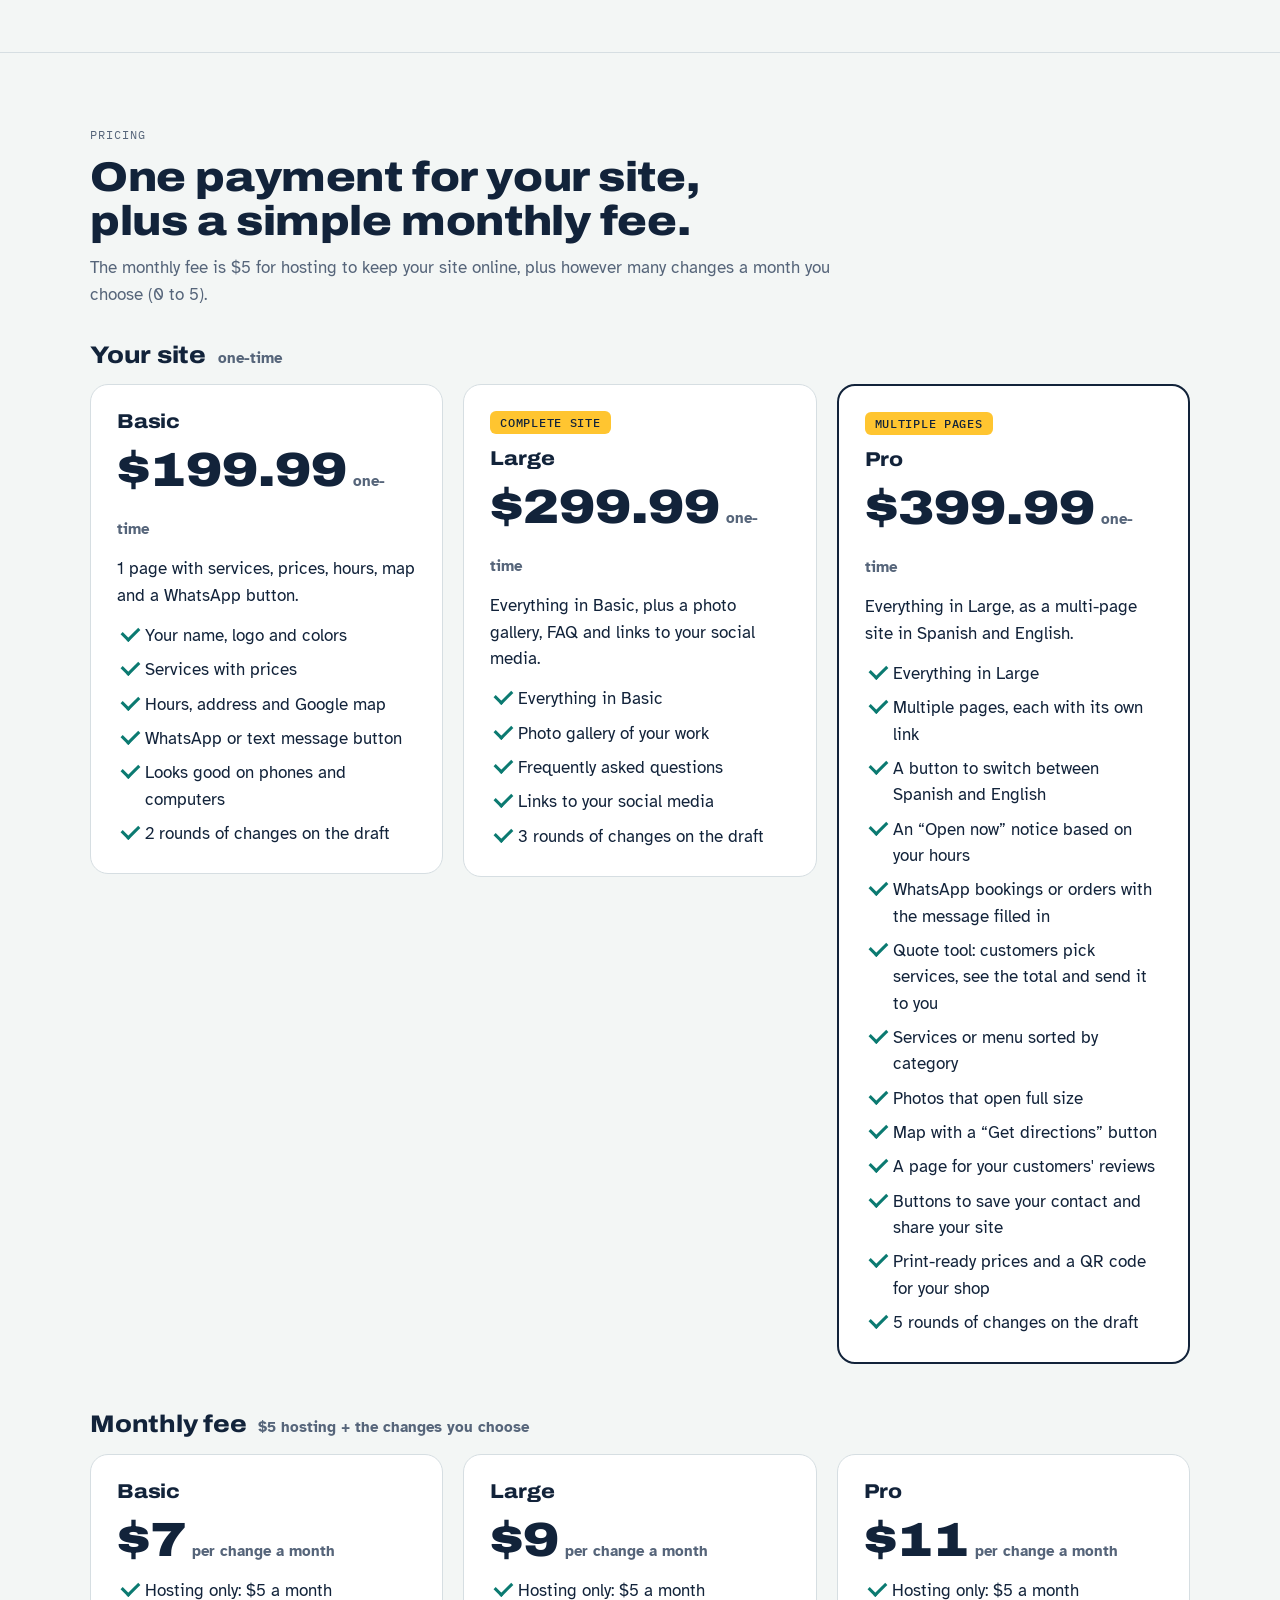
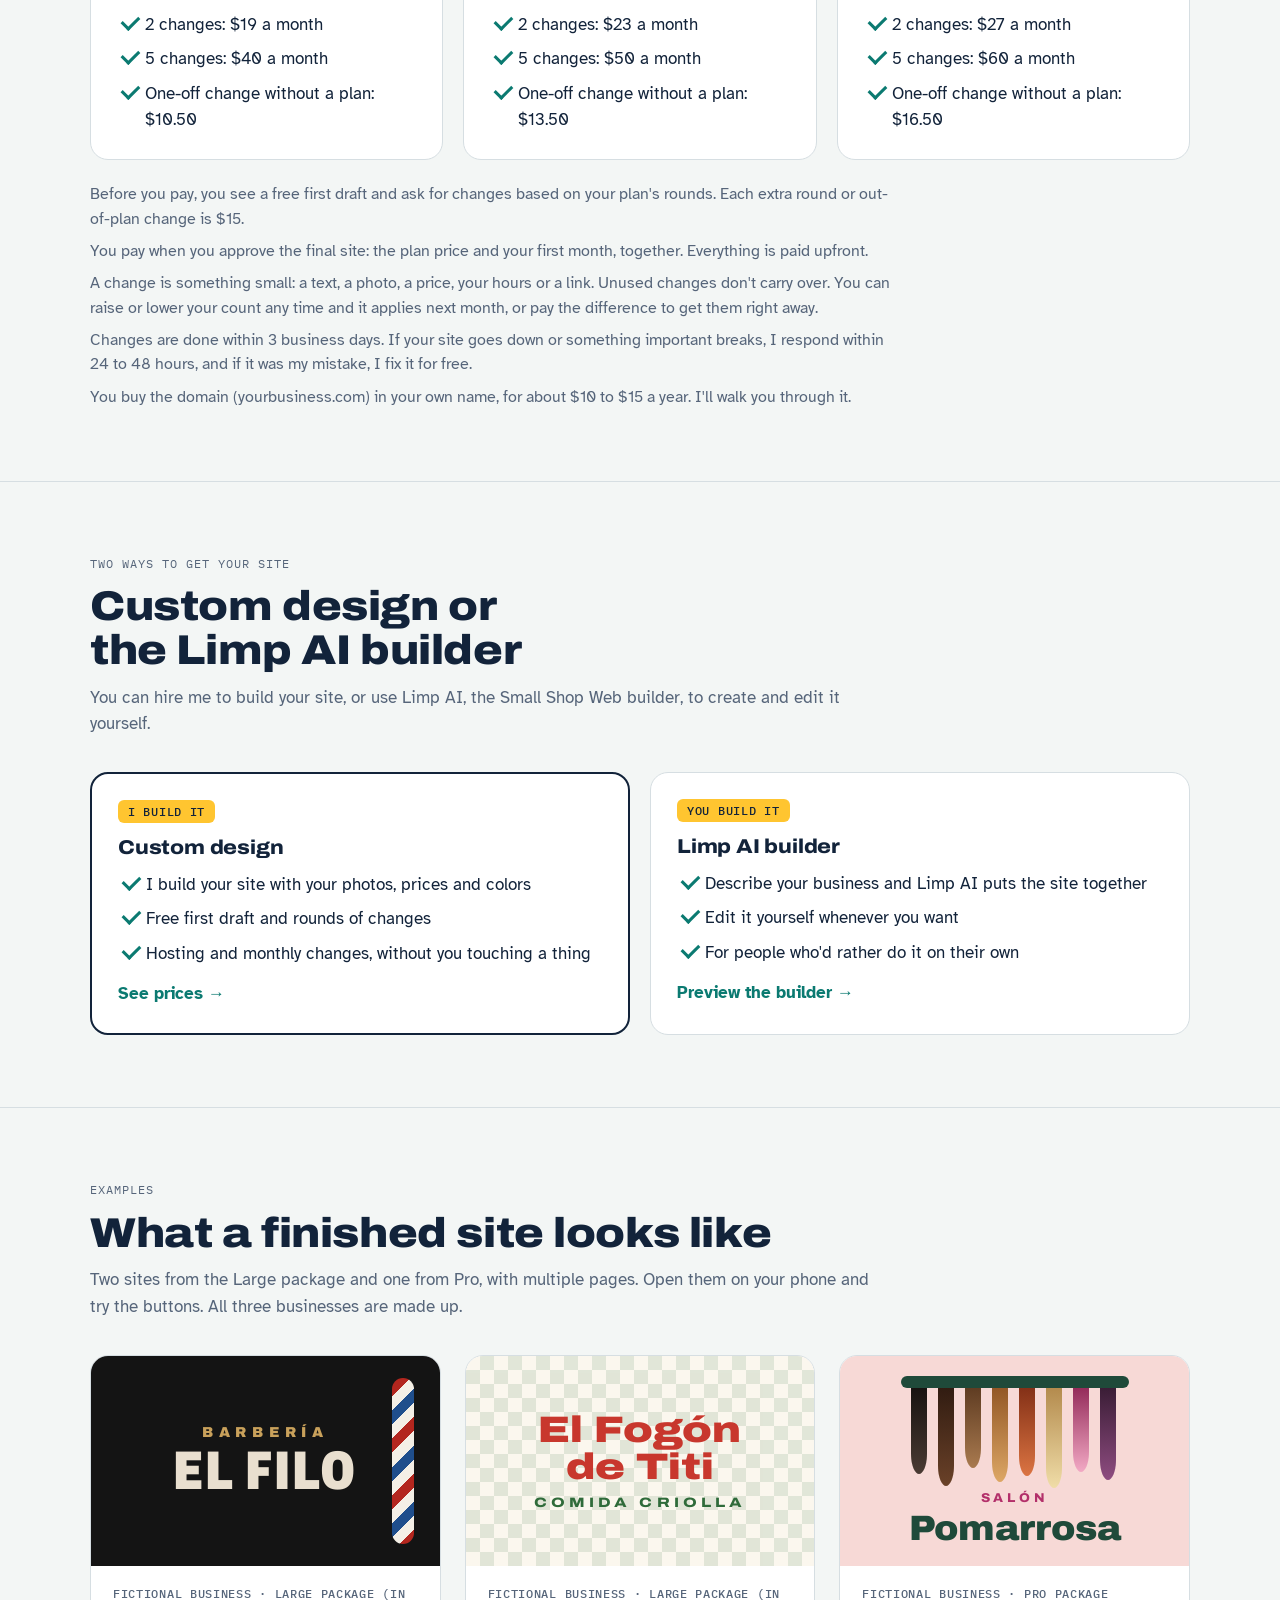
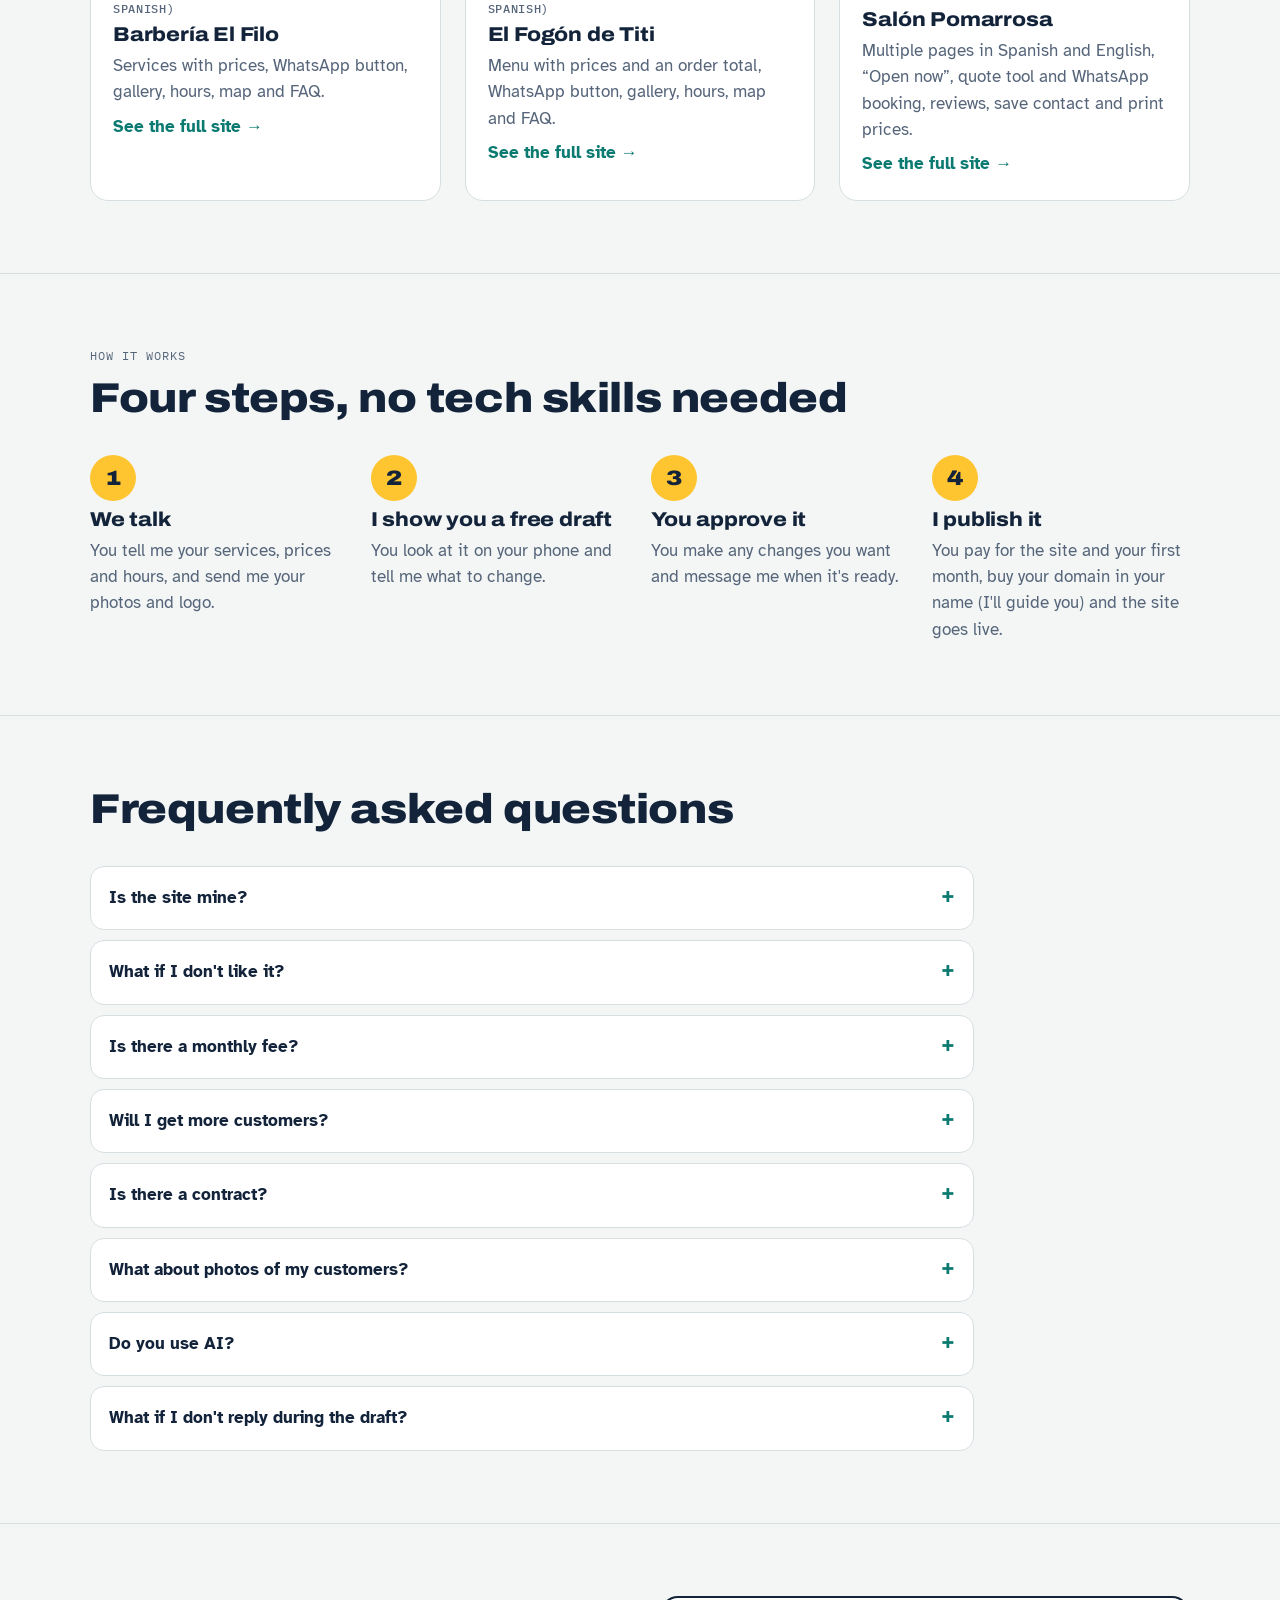
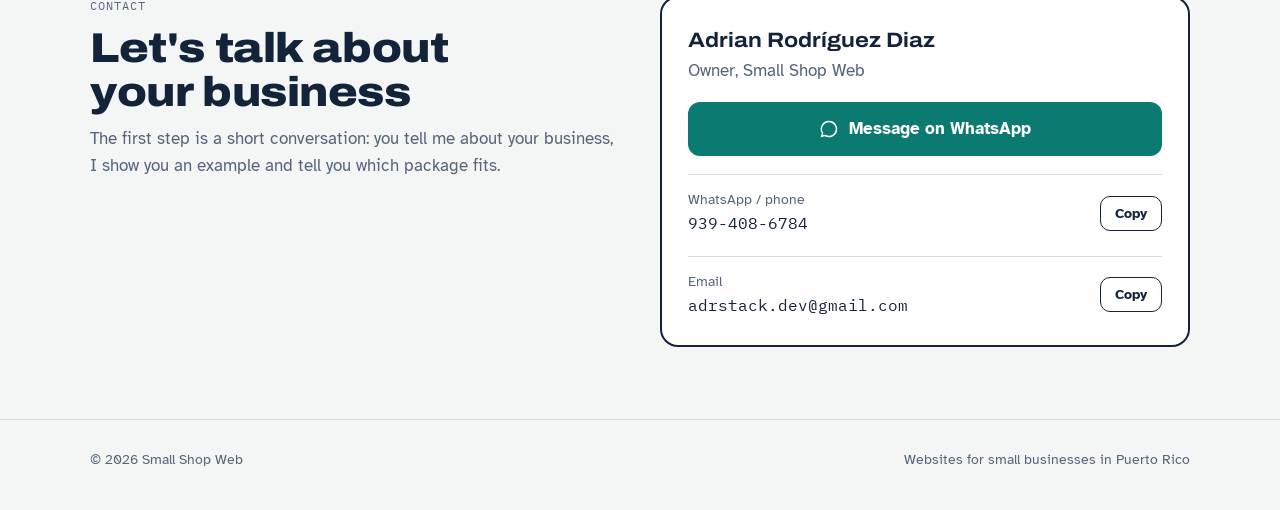
==== commit 798e7930: "Link the main site to the Limp AI builder Add a 'build it yourself' callout under the hero demo and " ====
--- a/index.html
+++ b/index.html
@@ -195,6 +195,14 @@
 .plan ul { margin: 0; padding: 0; list-style: none; display: grid; gap: 8px; }
 .plan li { display: grid; grid-template-columns: 20px 1fr; gap: 8px; }
 .plan li::before { content: ""; width: 14px; height: 8px; border-left: 3px solid var(--sea); border-bottom: 3px solid var(--sea); transform: rotate(-45deg) translate(1px, 6px); }
+.diy { display: flex; flex-wrap: wrap; align-items: center; gap: 6px 14px; padding: 14px 18px; border: 1.5px dashed var(--line); border-radius: 14px; }
+.diy p { flex: 1 1 18em; color: var(--muted); }
+.diy p b { color: var(--ink); }
+.go { font-weight: 700; text-decoration: none; white-space: nowrap; }
+.go:hover { text-decoration: underline; }
+.paths { display: grid; grid-template-columns: repeat(2, minmax(0, 1fr)); gap: 20px; align-items: stretch; }
+@media (max-width: 900px) { .paths { grid-template-columns: 1fr; } }
+.paths .plan .go { margin-top: auto; }
 .fine { margin-top: 22px; display: grid; gap: 8px; color: var(--muted); font-size: .98rem; max-width: 52em; }
 
 /* Examples */
@@ -340,6 +348,11 @@
             <span class="note" data-i18n="b.ctaSub">Abre WhatsApp con tu mensaje ya escrito.</span>
           </div>
         </form>
+
+        <div class="diy">
+          <p><b data-i18n="diy.t">¿Quieres hacerlo tú mismo?</b> <span data-i18n="diy.p">Crea el sitio de tu negocio con la ayuda de Limp AI.</span></p>
+          <a class="go" href="https://site.smallshopweb.com/" data-i18n="diy.cta">Ver el creador →</a>
+        </div>
       </div>
     </div>
   </section>
@@ -454,6 +467,38 @@
         <p data-i18n="p.changes">Un cambio es algo pequeño: un texto, una foto, un precio, un horario o un enlace. Los cambios que no uses no pasan al mes siguiente. Puedes subir o bajar la cantidad cuando quieras y aplica el próximo mes, o pagas la diferencia para tenerlos de inmediato.</p>
         <p data-i18n="p.speed">Los cambios se hacen en 3 días laborables. Si tu sitio se cae o algo principal no funciona, lo atiendo en 24 a 48 horas, y si fue error mío, lo arreglo gratis.</p>
         <p data-i18n="p.domain">El dominio (tunegocio.com) lo compras tú, a tu nombre, por unos $10 a $15 al año. Yo te guío.</p>
+      </div>
+    </div>
+  </section>
+
+  <section class="block" id="limp-ai">
+    <div class="wrap">
+      <div class="head">
+        <span class="eyebrow" data-i18n="vs.eyebrow">Dos maneras de tener tu sitio</span>
+        <h2 data-i18n="vs.title">Diseño a la medida o creador con Limp AI</h2>
+        <p data-i18n="vs.lead">Puedes contratarme para que haga tu sitio, o usar Limp AI, el creador de Small Shop Web, para crearlo y editarlo tú mismo.</p>
+      </div>
+      <div class="paths">
+        <article class="plan feature">
+          <span class="tag" data-i18n="vs.customTag">Lo hago yo</span>
+          <h3 data-i18n="vs.customT">Diseño a la medida</h3>
+          <ul>
+            <li data-i18n="vs.c1">Te hago el sitio con tus fotos, precios y colores</li>
+            <li data-i18n="vs.c2">Primer borrador gratis y rondas de cambios</li>
+            <li data-i18n="vs.c3">Hospedaje y cambios al mes, sin que tengas que tocar nada</li>
+          </ul>
+          <a class="go" href="#precios" data-i18n="vs.customCta">Ver precios →</a>
+        </article>
+        <article class="plan">
+          <span class="tag" data-i18n="vs.diyTag">Lo haces tú</span>
+          <h3 data-i18n="vs.diyT">Creador con Limp AI</h3>
+          <ul>
+            <li data-i18n="vs.d1">Describes tu negocio y Limp AI arma el sitio</li>
+            <li data-i18n="vs.d2">Lo editas tú cuando quieras</li>
+            <li data-i18n="vs.d3">Para quien prefiere hacerlo por su cuenta</li>
+          </ul>
+          <a class="go" href="https://site.smallshopweb.com/" data-i18n="vs.diyCta">Ver el creador →</a>
+        </article>
       </div>
     </div>
   </section>
@@ -641,6 +686,11 @@
       "p.changes": "Un cambio es algo pequeño: un texto, una foto, un precio, un horario o un enlace. Los cambios que no uses no pasan al mes siguiente. Puedes subir o bajar la cantidad cuando quieras y aplica el próximo mes, o pagas la diferencia para tenerlos de inmediato.",
       "p.speed": "Los cambios se hacen en 3 días laborables. Si tu sitio se cae o algo principal no funciona, lo atiendo en 24 a 48 horas, y si fue error mío, lo arreglo gratis.",
       "p.domain": "El dominio (tunegocio.com) lo compras tú, a tu nombre, por unos $10 a $15 al año. Yo te guío.",
+      "diy.t": "¿Quieres hacerlo tú mismo?", "diy.p": "Crea el sitio de tu negocio con la ayuda de Limp AI.", "diy.cta": "Ver el creador →",
+      "vs.eyebrow": "Dos maneras de tener tu sitio", "vs.title": "Diseño a la medida o creador con Limp AI",
+      "vs.lead": "Puedes contratarme para que haga tu sitio, o usar Limp AI, el creador de Small Shop Web, para crearlo y editarlo tú mismo.",
+      "vs.customTag": "Lo hago yo", "vs.customT": "Diseño a la medida", "vs.c1": "Te hago el sitio con tus fotos, precios y colores", "vs.c2": "Primer borrador gratis y rondas de cambios", "vs.c3": "Hospedaje y cambios al mes, sin que tengas que tocar nada", "vs.customCta": "Ver precios →",
+      "vs.diyTag": "Lo haces tú", "vs.diyT": "Creador con Limp AI", "vs.d1": "Describes tu negocio y Limp AI arma el sitio", "vs.d2": "Lo editas tú cuando quieras", "vs.d3": "Para quien prefiere hacerlo por su cuenta", "vs.diyCta": "Ver el creador →",
       "ex.title": "Así se ve un sitio terminado", "ex.lead": "Dos sitios del paquete Grande y uno del Pro, con varias páginas. Ábrelos en tu teléfono y prueba los botones. Los tres negocios son inventados.",
       "ex.fict": "Negocio ficticio · Paquete Grande", "ex.fictPro": "Negocio ficticio · Paquete Pro", "ex.barber": "Servicios con precios, botón de WhatsApp, galería, horario, mapa y preguntas frecuentes.",
       "ex.food": "Menú con precios y total del pedido, botón de WhatsApp, galería, horario, mapa y preguntas frecuentes.",
@@ -711,6 +761,11 @@
       "p.changes": "A change is something small: a text, a photo, a price, your hours or a link. Unused changes don't carry over. You can raise or lower your count any time and it applies next month, or pay the difference to get them right away.",
       "p.speed": "Changes are done within 3 business days. If your site goes down or something important breaks, I respond within 24 to 48 hours, and if it was my mistake, I fix it for free.",
       "p.domain": "You buy the domain (yourbusiness.com) in your own name, for about $10 to $15 a year. I'll walk you through it.",
+      "diy.t": "Want to build it yourself?", "diy.p": "Create your small business website with help from Limp AI.", "diy.cta": "Preview the builder →",
+      "vs.eyebrow": "Two ways to get your site", "vs.title": "Custom design or the Limp AI builder",
+      "vs.lead": "You can hire me to build your site, or use Limp AI, the Small Shop Web builder, to create and edit it yourself.",
+      "vs.customTag": "I build it", "vs.customT": "Custom design", "vs.c1": "I build your site with your photos, prices and colors", "vs.c2": "Free first draft and rounds of changes", "vs.c3": "Hosting and monthly changes, without you touching a thing", "vs.customCta": "See prices →",
+      "vs.diyTag": "You build it", "vs.diyT": "Limp AI builder", "vs.d1": "Describe your business and Limp AI puts the site together", "vs.d2": "Edit it yourself whenever you want", "vs.d3": "For people who'd rather do it on their own", "vs.diyCta": "Preview the builder →",
       "ex.title": "What a finished site looks like", "ex.lead": "Two sites from the Large package and one from Pro, with multiple pages. Open them on your phone and try the buttons. All three businesses are made up.",
       "ex.fict": "Fictional business · Large package (in Spanish)", "ex.fictPro": "Fictional business · Pro package", "ex.barber": "Services with prices, WhatsApp button, gallery, hours, map and FAQ.",
       "ex.food": "Menu with prices and an order total, WhatsApp button, gallery, hours, map and FAQ.",
